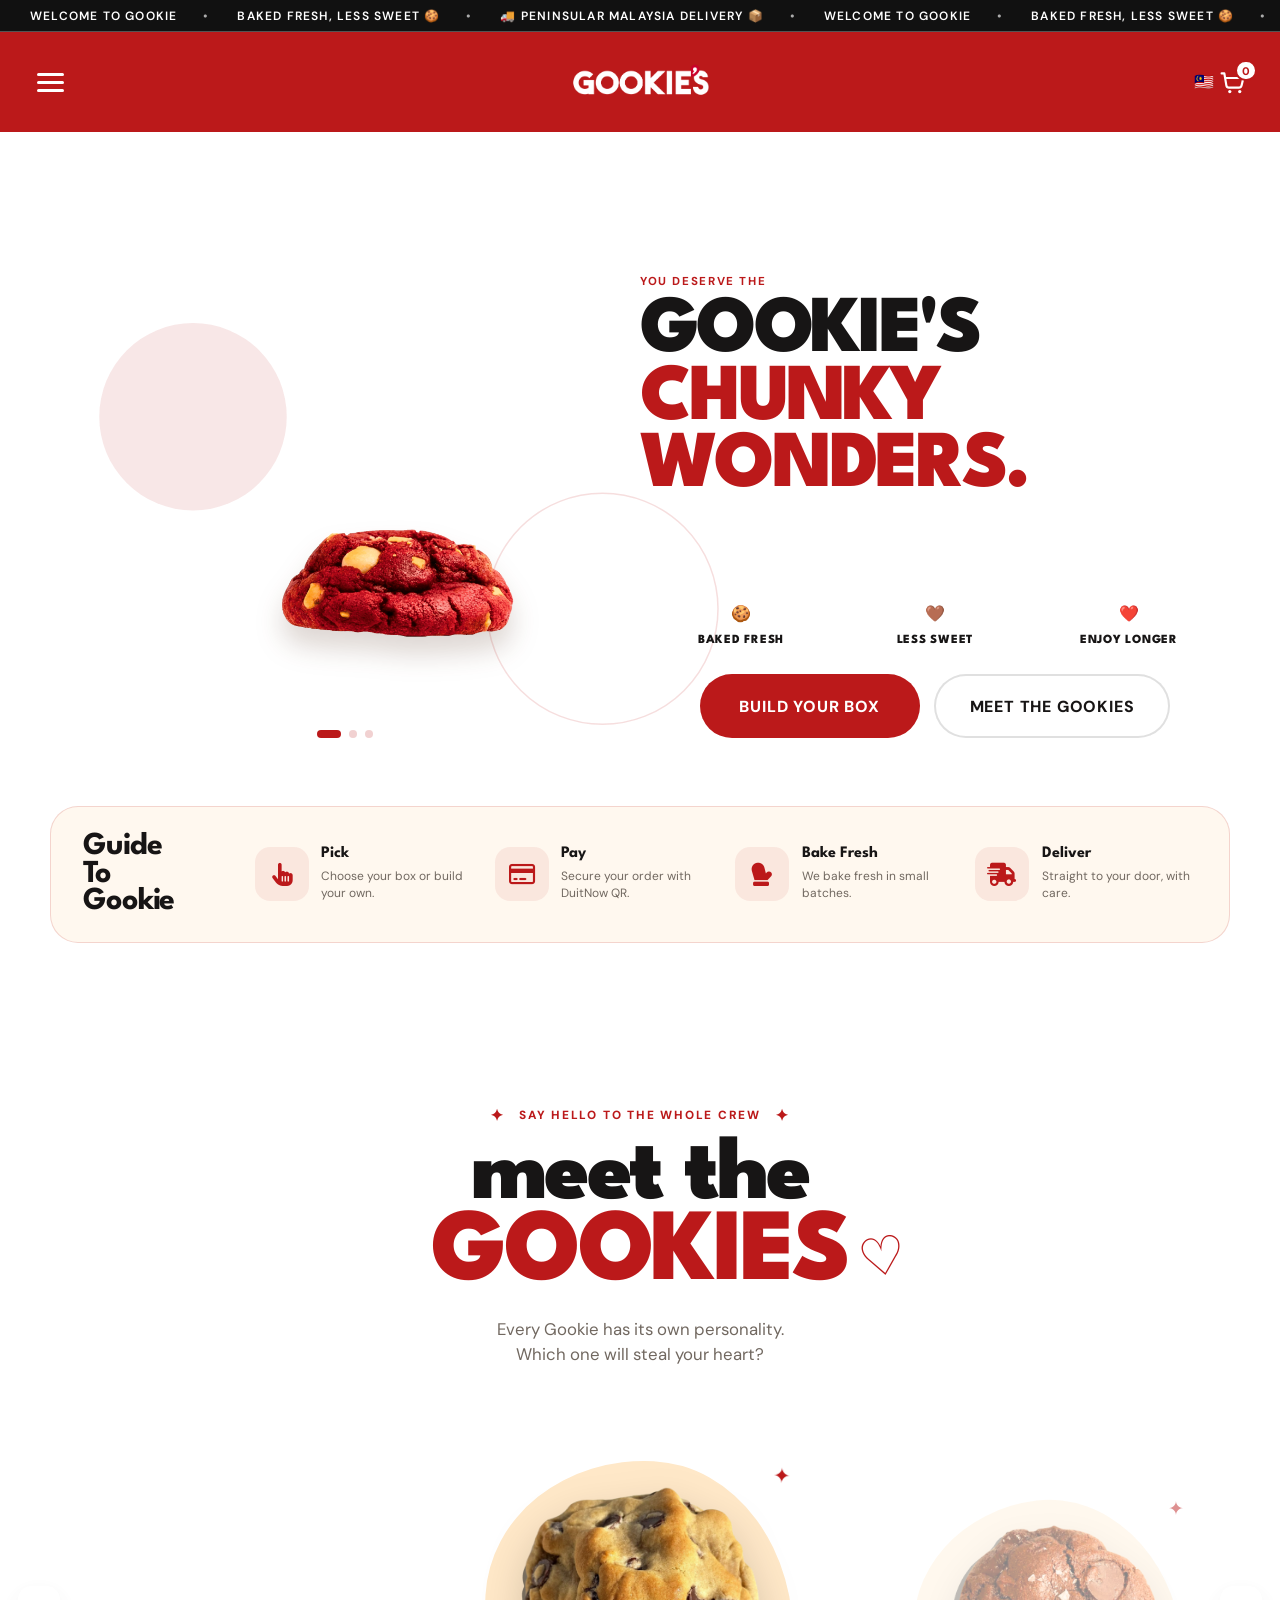
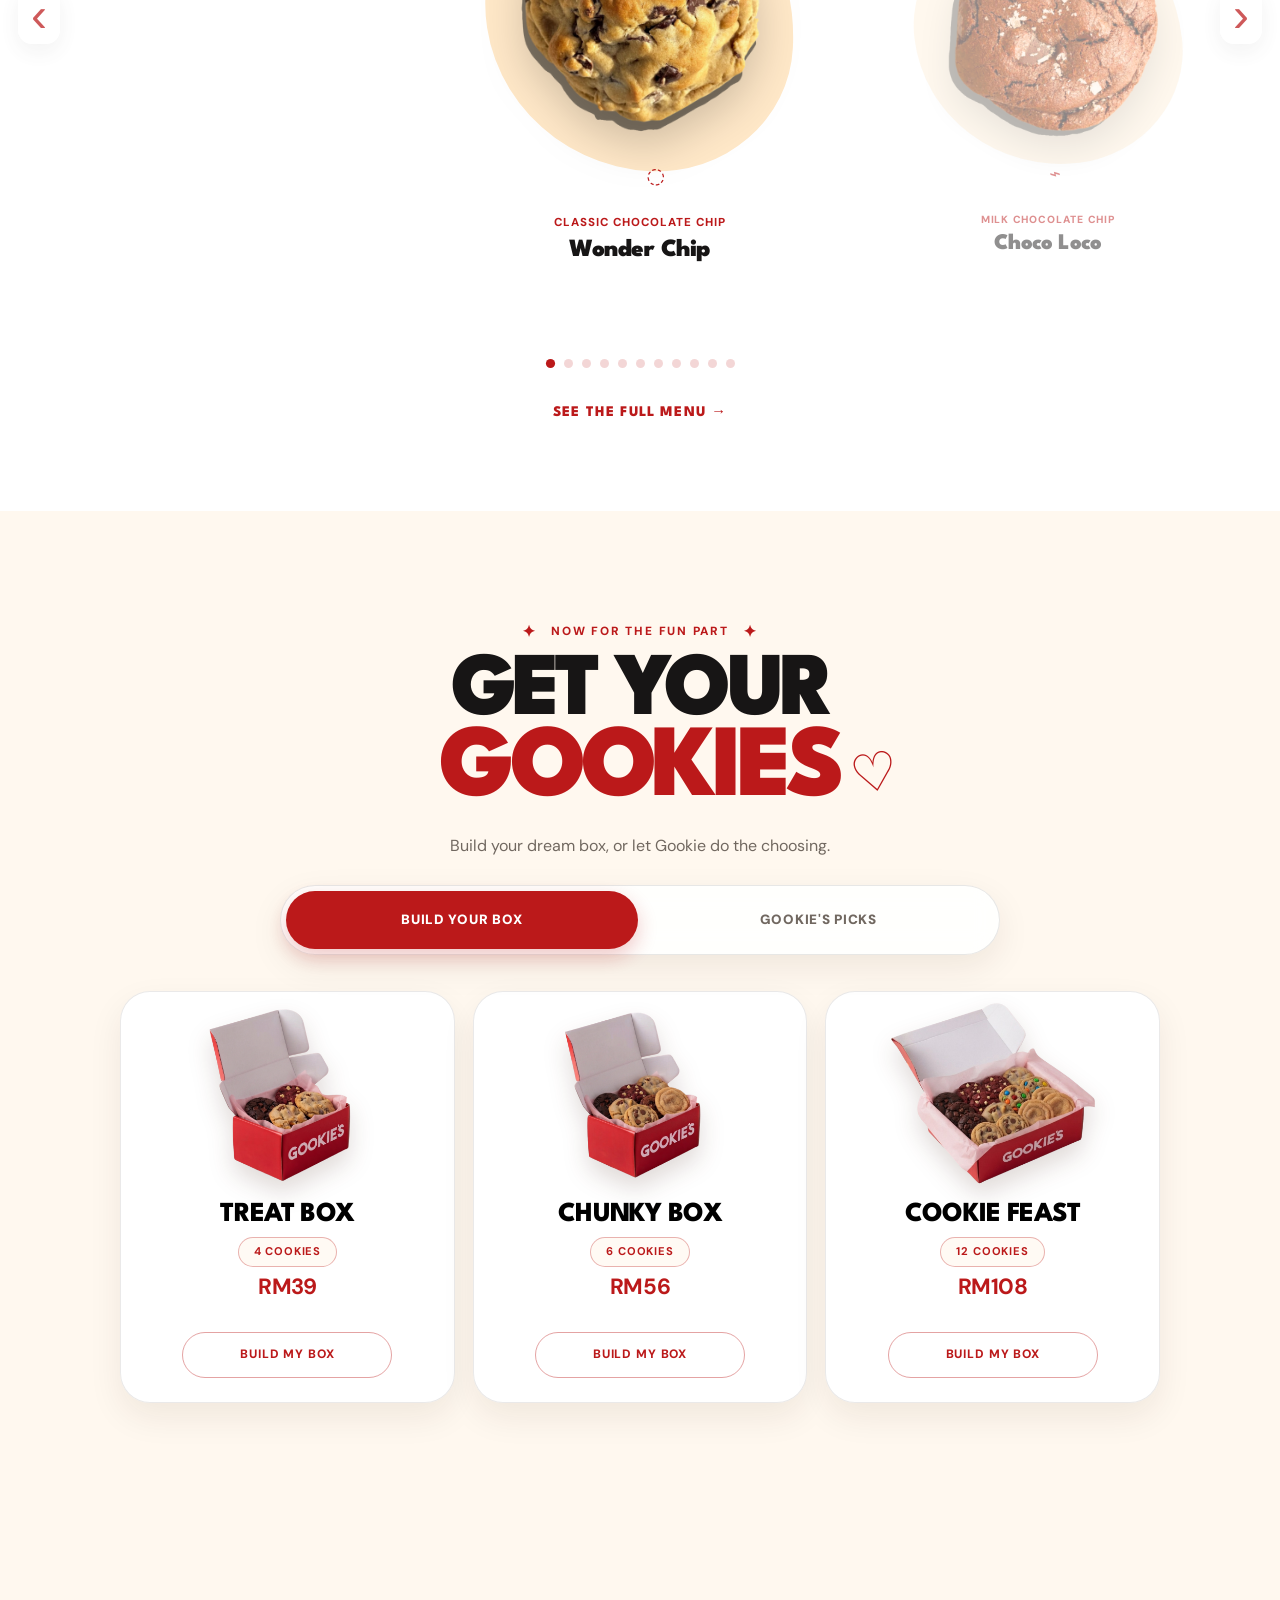
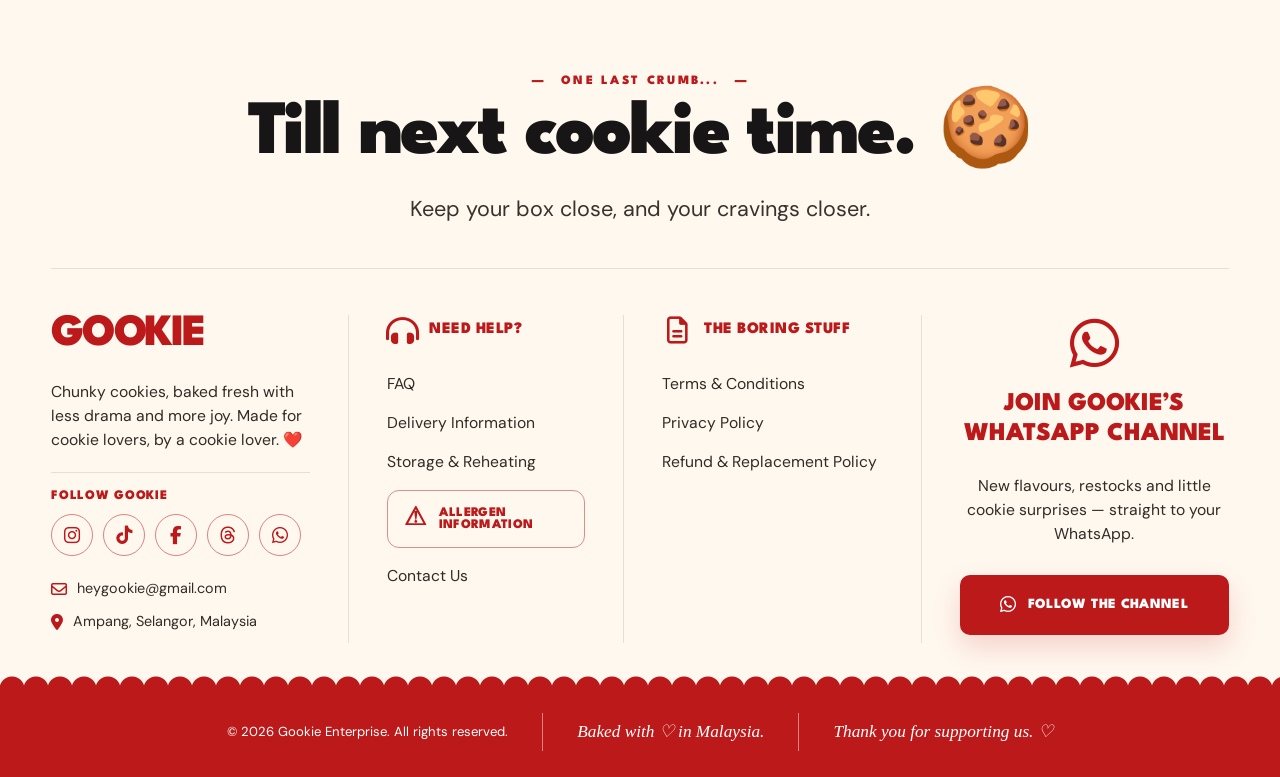
==== index.html @ c77e984b "Update index.html" ====
<!doctype html>
<html lang="en">
 <head>
  <meta charset="UTF-8" />
  <meta name="viewport" content="width=device-width, initial-scale=1.0" />
  <meta name="theme-color" content="#BB191A" />
  <title>Gookie — Chunky Wonders</title>

  <link rel="preconnect" href="https://fonts.googleapis.com" />
  <link rel="preconnect" href="https://fonts.gstatic.com" crossorigin />

  <link
    href="https://fonts.googleapis.com/css2?family=DM+Sans:wght@400;500;600;700&family=League+Spartan:wght@700;800;900&display=swap"
    rel="stylesheet"
  />

  <!-- Font Awesome -->
  <link
    rel="stylesheet"
    href="https://cdnjs.cloudflare.com/ajax/libs/font-awesome/6.7.2/css/all.min.css"
  />

  <link rel="stylesheet" href="style.css?v=10.0" />
</head>
  <body>
    <button
      class="page-overlay"
      id="pageOverlay"
      type="button"
      aria-label="Close open panel"
      hidden
    ></button>

<!-- =========================================================
     GOOKIE TOP MARQUEE
========================================================= -->

<div class="gookie-top-marquee" aria-label="Gookie announcements">

  <div class="gookie-top-marquee-track">

    <span>WELCOME TO GOOKIE</span>
    <span>BAKED FRESH, LESS SWEET 🍪</span>
    <span>🚚 PENINSULAR MALAYSIA DELIVERY 📦</span>

    <!-- Duplicate for continuous scrolling -->
    <span aria-hidden="true">
      WELCOME TO GOOKIE
    </span>
    <span aria-hidden="true">BAKED FRESH, LESS SWEET 🍪</span>
    <span aria-hidden="true">🚚 PENINSULAR MALAYSIA DELIVERY 📦</span>

  </div>

</div>
   
    <header class="site-header" id="siteHeader">
      <div class="header-inner">
        <button
          class="header-icon-button"
          id="menuButton"
          type="button"
          aria-label="Open menu"
          aria-controls="menuDrawer"
          aria-expanded="false"
        >
          <span class="hamburger-icon" aria-hidden="true"
            ><span></span><span></span><span></span
          ></span>
        </button>
        <a class="brand-logo" href="#home" aria-label="Gookie home">
          <img src="smallgookielogo.png" alt="Gookie" />
        </a>
        <span class="malaysia-flag" title="Proudly Baked in Malaysia">
  🇲🇾
</span>
        <button
          class="header-icon-button cart-button"
          id="cartButton"
          type="button"
          aria-label="Open cart"
          aria-controls="cartDrawer"
          aria-expanded="false"
        >
          <svg
            class="cart-icon"
            viewBox="0 0 32 32"
            fill="none"
            aria-hidden="true"
          >
            <path
              d="M4 6h3l2.2 13.2a3 3 0 0 0 3 2.5h10.9a3 3 0 0 0 2.9-2.3L28 11H9"
              stroke="currentColor"
              stroke-width="2.4"
              stroke-linecap="round"
              stroke-linejoin="round"
            ></path>
            <circle cx="13" cy="26" r="1.8" fill="currentColor"></circle>
            <circle cx="24" cy="26" r="1.8" fill="currentColor"></circle>
          </svg>
          <span class="cart-count" id="cartCount">0</span>
        </button>
      </div>
    </header>

   <aside
  class="drawer drawer-left premium-menu-drawer"
  id="menuDrawer"
  aria-hidden="true"
  aria-label="Main menu"
>
  <div class="drawer-header premium-menu-header">
    <div>
      <p class="drawer-eyebrow">
        HELLO, COOKIE LOVER <span aria-hidden="true">🍪</span>
      </p>

      <h2>What’s on the menu?</h2>
    </div>

    <button
      class="drawer-close-button"
      id="menuCloseButton"
      type="button"
      aria-label="Close menu"
    >
      ×
    </button>
  </div>

  <nav class="drawer-nav premium-menu-nav" aria-label="Primary navigation">

    <a
      class="premium-menu-item premium-menu-item-cookie"
      href="gookies.html"
    >
      <span class="premium-menu-icon" aria-hidden="true">
        <i class="fa-solid fa-cookie-bite"></i>
      </span>

      <span class="premium-menu-copy">
        <strong>MEET THE GOOKIES</strong>
        <small>Explore every chunky wonder.</small>
      </span>

      <span class="premium-menu-arrow" aria-hidden="true">
        <i class="fa-solid fa-arrow-right"></i>
      </span>
    </a>


    <a
      class="premium-menu-item premium-menu-item-box"
      href="order.html"
    >
      <span class="premium-menu-icon" aria-hidden="true">
        <i class="fa-solid fa-box-open"></i>
      </span>

      <span class="premium-menu-copy">
        <strong>GET YOUR GOOKIES</strong>
        <small>Build your box or choose a combo.</small>
      </span>

      <span class="premium-menu-arrow" aria-hidden="true">
        <i class="fa-solid fa-arrow-right"></i>
      </span>
    </a>


    <a
      class="premium-menu-item premium-menu-item-goodies"
      href="goodies.html"
    >
      <span class="premium-menu-icon" aria-hidden="true">
        <i class="fa-solid fa-gift"></i>
      </span>

      <span class="premium-menu-copy">
        <strong>GOOKIE’S GOODIES</strong>
        <small>Wedding, birthdays and gifting.</small>
      </span>

      <span class="premium-menu-arrow" aria-hidden="true">
        <i class="fa-solid fa-arrow-right"></i>
      </span>
    </a>


    <a
      class="premium-menu-item premium-menu-item-about"
      href="about.html"
    >
      <span class="premium-menu-icon" aria-hidden="true">
        <i class="fa-regular fa-heart"></i>
      </span>

      <span class="premium-menu-copy">
        <strong>ABOUT GOOKIE</strong>
        <small>Our story and cookie philosophy.</small>
      </span>

      <span class="premium-menu-arrow" aria-hidden="true">
        <i class="fa-solid fa-arrow-right"></i>
      </span>
    </a>

  </nav>
</aside>
    <aside
      class="drawer drawer-right"
      id="cartDrawer"
      aria-hidden="true"
      aria-label="Shopping cart"
    >
      <div class="drawer-header">
        <div>
          <p class="drawer-eyebrow">YOUR GOOKIE ORDER</p>
          <h2>Cart</h2>
        </div>
        <button
          class="drawer-close-button"
          id="cartCloseButton"
          type="button"
          aria-label="Close cart"
        >
          ×
        </button>
      </div>
      <div class="cart-empty-state" id="cartEmptyState">
        <div class="cookie-placeholder" aria-hidden="true">🍪</div>
        <h3>Your box is feeling lonely.</h3>
        <p>Choose Build Your Box or Gookie's Choice to begin.</p>
      </div>
      <div class="cart-content" id="cartContent" hidden>
        <div class="cart-order-summary" id="cartOrderSummary"></div>
      </div>
      <div class="cart-drawer-footer">
        <div class="cart-summary-row">
          <span>Cookies selected</span><strong id="cartSelectedCount">0</strong>
        </div>
        <button
          class="primary-button"
          id="checkoutButton"
          type="button"
          disabled
        >
          CONTINUE
        </button>
      </div>
    </aside>

    <main>
      <section class="hero-section" id="home">

  <div class="hero-inner">

    <!-- =====================================================
         CHANGING PART: IMAGE + HEADLINE
    ====================================================== -->

    <div class="hero-carousel-stage">

      <!-- SLIDE 1 -->
      <article class="hero-carousel-slide is-active">

        <div class="hero-visual">
          <div class="hero-shape hero-shape-one"></div>
          <div class="hero-shape hero-shape-two"></div>

          <img
            class="hero-cookie-image"
            src="hero-cookies.gif"
            alt="A stack of Gookie chunky cookies"
          />
        </div>

        <div class="hero-slide-copy">
          <p class="hero-kicker">YOU DESERVE THE</p>

          <h1 class="hero-title">
            <span>GOOKIE'S</span>
            <span>CHUNKY</span>
            <span>WONDERS.</span>
          </h1>
        </div>

      </article>


      <!-- SLIDE 2 -->
      <article class="hero-carousel-slide">

        <div class="hero-visual">
          <div class="hero-shape hero-shape-one"></div>
          <div class="hero-shape hero-shape-two"></div>

          <img
            class="hero-cookie-image"
            src="cookie-feast.png"
            alt="Gookie big box"
          />
        </div>

        <div class="hero-slide-copy">
          <p class="hero-kicker">NEED MORE GOOKIES?</p>

          <h1 class="hero-title">
            <span>BIG BOX?</span>
            <span>WE GOT</span>
            <span>YOU.</span>
          </h1>
        </div>

      </article>


      <!-- SLIDE 3 -->
      <article class="hero-carousel-slide">

        <div class="hero-visual">
          <div class="hero-shape hero-shape-one"></div>
          <div class="hero-shape hero-shape-two"></div>

          <img
            class="hero-cookie-image"
            src="chunky-box.png"
            alt="Gookie celebration box"
          />
        </div>

        <div class="hero-slide-copy">
          <p class="hero-kicker">MAKE IT A GOOKIE-DAY</p>

          <h1 class="hero-title">
            <span>CELEBRATE</span>
            <span>WITH</span>
            <span>GOOKIE!</span>
          </h1>
        </div>

      </article>


      <!-- DOTS -->
      <div class="hero-carousel-dots">

        <button
          class="hero-carousel-dot is-active"
          type="button"
          aria-label="Show hero slide 1"
        ></button>

        <button
          class="hero-carousel-dot"
          type="button"
          aria-label="Show hero slide 2"
        ></button>

        <button
          class="hero-carousel-dot"
          type="button"
          aria-label="Show hero slide 3"
        ></button>

      </div>

    </div>


    <!-- =====================================================
         FIXED PART: NEVER MOVES
    ====================================================== -->

    <div class="hero-fixed">

      <div class="hero-highlights">

        <div class="hero-highlight">
          <span>🍪</span>
          <strong>BAKED FRESH</strong>
        </div>

        <div class="hero-highlight">
          <span>🤎</span>
          <strong>LESS SWEET</strong>
        </div>

        <div class="hero-highlight">
          <span>❤️</span>
          <strong>ENJOY LONGER</strong>
        </div>

      </div>


      <div class="hero-actions">

        <a
          class="hero-button hero-button-primary"
          href="#order-builder"
        >
          BUILD YOUR BOX
        </a>

        <a
          class="hero-button hero-button-secondary"
          href="#meet-the-gookies"
        >
          MEET THE GOOKIES
        </a>

      </div>

    </div>

  </div>

</section>

<!-- =========================================================
     FRESH BANNER
========================================================= -->

<!-- =========================================================
     HOW GOOKIE WORKS
========================================================= -->

<section class="how-section" aria-label="How Gookie Works">

  <div class="how-banner">

    <!-- TITLE -->
    <div class="how-title">
      <h2>Guide <br>To <br>Gookie</h2>
    </div>

    <!-- STEP 1 -->
    <div class="how-step">

      <div class="how-icon" aria-hidden="true">
        <i class="fa-solid fa-hand-pointer"></i>
      </div>

      <div>
        <strong>Pick</strong>
        <p>
          Choose your box or build your own.
        </p>
      </div>

    </div>

    <div class="how-arrow" aria-hidden="true">→</div>

    <!-- STEP 2 -->
    <div class="how-step">

      <div class="how-icon" aria-hidden="true">
        <i class="fa-regular fa-credit-card"></i>
      </div>

      <div>
        <strong>Pay</strong>
        <p>
          Secure your order with DuitNow QR.
        </p>
      </div>

    </div>

    <div class="how-arrow" aria-hidden="true">→</div>

    <!-- STEP 3 -->
    <div class="how-step">

      <div class="how-icon" aria-hidden="true">
        <i class="fa-solid fa-mitten"></i>
      </div>

      <div>
        <strong>Bake Fresh</strong>
        <p>
          We bake fresh in small batches.
        </p>
      </div>

    </div>

    <div class="how-arrow" aria-hidden="true">→</div>

    <!-- STEP 4 -->
    <div class="how-step">

      <div class="how-icon" aria-hidden="true">
        <i class="fa-solid fa-truck-fast"></i>
      </div>

      <div>
        <strong>Deliver</strong>
        <p>
          Straight to your door, with care.
        </p>
      </div>

    </div>

  </div>

</section>
      
<section class="meet-section" id="meet-the-gookies">
        <div class="section-heading">
          <p class="section-kicker">SAY HELLO TO THE WHOLE CREW</p>
          <h2 class="meet-title">
  <span class="meet-title-top">meet the</span>
  <span class="meet-title-red">
    GOOKIES
    <span class="meet-title-heart">♡</span>
  </span>
</h2>
          <p>Every Gookie has its own personality.<br>
Which one will steal your heart?</p>
        </div>
        <div class="marquee-wrapper">

  <button
    class="marquee-arrow marquee-arrow-left"
    id="marqueePrev"
    type="button"
    aria-label="View previous Gookie"
  >
    ‹
  </button>

  <div class="marquee-shell" id="marqueeShell">
    <div class="marquee-track" id="marqueeTrack"></div>
  </div>

  <button
    class="marquee-arrow marquee-arrow-right"
    id="marqueeNext"
    type="button"
    aria-label="View next Gookie"
  >
    ›
  </button>

</div>
          
        <p class="marquee-hint"></p>

<div class="meet-full-menu">
  <a href="gookies.html">
    SEE THE FULL MENU →
  </a>
</div>
 
      </section>

      <section class="order-builder" id="order-builder">
        <div class="section-heading order-builder-heading">
          <p class="section-kicker">NOW FOR THE FUN PART</p>
          <h2 class="order-title">
            <span class="order-title-top">GET YOUR</span>
            <span class="order-title-red">
              GOOKIES
              <span class="order-title-heart">♡</span>
            </span>
          </h2>
          <p>Build your dream box, or let Gookie do the choosing.</p>
        </div>

        <div
          class="order-builder-tabs"
          role="tablist"
          aria-label="Choose your ordering style"
        >
          <button
            class="order-builder-tab is-active"
            id="showBuildYourBox"
            type="button"
            role="tab"
            aria-selected="true"
            aria-controls="build-your-box"
            data-order-tab="build"
          >
            BUILD YOUR BOX
          </button>
          <button
            class="order-builder-tab"
            id="showGookiesChoice"
            type="button"
            role="tab"
            aria-selected="false"
            aria-controls="gookies-choice"
            data-order-tab="choice"
          >
            GOOKIE'S PICKS
          </button>
        </div>

        <div class="order-builder-content">
          <section class="order-section order-builder-panel" id="build-your-box" data-order-panel="build">
            <div class="box-size-options" id="buildBoxSizeOptions">
  <article
    class="box-size-card box-accordion"
    data-box-size="4"
    data-box-name="Treat Box"
  >
    <button
      class="box-accordion-header"
      type="button"
      aria-expanded="false"
    >
      <div class="box-size-image">
  <img src="treat-box.png" alt="Treat Box">
</div>

      <span class="box-accordion-copy">
        <strong>TREAT BOX</strong>
        <small><b>4 COOKIES</b><span>RM39</span></small>
      </span>

      <span class="box-accordion-arrow" aria-hidden="true">⌄</span>
    </button>

    <div class="box-accordion-body" hidden>
      <div class="box-mini-slots" data-box-slots="4"></div>

      <p class="box-accordion-helper">
        Pick 4 cookies to complete your Treat Box.
      </p>

      <button
        class="primary-button box-accordion-action"
        type="button"
        data-box-action="4"
      >
        CHOOSE MY GOOKIES
      </button>
    </div>
  </article>

  <article
    class="box-size-card box-accordion"
    data-box-size="6"
    data-box-name="Chunky Box"
  >
    <button
      class="box-accordion-header"
      type="button"
      aria-expanded="false"
    >
      <div class="box-size-image">
  <img src="chunky-box.png" alt="Chunky Box">
</div>

      <span class="box-accordion-copy">
        <strong>CHUNKY BOX</strong>
        <small><b>6 COOKIES</b><span>RM56</span></small>
      </span>

      <span class="box-accordion-arrow" aria-hidden="true">⌄</span>
    </button>

    <div class="box-accordion-body" hidden>
      <div class="box-mini-slots" data-box-slots="6"></div>

      <p class="box-accordion-helper">
        Pick 6 cookies to complete your Chunky Box.
      </p>

      <button
        class="primary-button box-accordion-action"
        type="button"
        data-box-action="6"
      >
        CHOOSE MY GOOKIES
      </button>
    </div>
  </article>

  <article
    class="box-size-card box-accordion"
    data-box-size="12"
    data-box-name="Cookie Feast"
  >
    <button
      class="box-accordion-header"
      type="button"
      aria-expanded="false"
    >
      <div class="box-size-image">
  <img src="cookie-feast.png" alt="Cookie Feast">
</div>

      <span class="box-accordion-copy">
        <strong>COOKIE FEAST</strong>
        <small><b>12 COOKIES</b><span>RM108</span></small>
      </span>

      <span class="box-accordion-arrow" aria-hidden="true">⌄</span>
    </button>

    <div class="box-accordion-body" hidden>
      <div class="box-mini-slots" data-box-slots="12"></div>

      <p class="box-accordion-helper">
        Pick 12 cookies to complete your Cookie Feast.
      </p>

      <button
        class="primary-button box-accordion-action"
        type="button"
        data-box-action="12"
      >
        CHOOSE MY GOOKIES
      </button>
    </div>
  </article>
</div>
            <div class="cookie-box-panel build-legacy-panel">
              <div class="cookie-box-header">
                <div>
                  <p class="cookie-box-label">YOUR BOX</p>
                  <h3 id="buildSelectedBoxName">Choose a box size</h3>
                </div>
                <div class="box-counter">
                  <strong id="buildSelectedCount">0</strong><span>/</span
                  ><strong id="buildBoxCapacity">0</strong>
                </div>
              </div>

              <!-- ==================== BUILD BOX PROGRESS ==================== -->
              <div
                class="box-progress"
                id="buildBoxProgress"
                role="progressbar"
                aria-label="Build Your Box progress"
                aria-valuemin="0"
                aria-valuemax="0"
                aria-valuenow="0"
              >
                <div class="box-progress-track">
                  <div class="box-progress-fill" id="buildBoxProgressFill"></div>
                </div>
                <span class="box-progress-text" id="buildBoxProgressText">
                  Choose a box size to begin
                </span>
              </div>

              <div class="cookie-box-slots" id="buildCookieSlots"></div>
              <p class="box-helper-text" id="buildBoxHelper">
                Choose your box size to start building.
              </p>
              <button
                class="primary-button"
                id="openFlavourSelector"
                type="button"
                disabled
              >
                CHOOSE MY GOOKIES
              </button>
            </div>
          </section>

      <section
  class="order-section order-builder-panel is-hidden"
  id="gookies-choice"
  data-order-panel="choice"
>
  <div class="gookies-picks-intro">
    <p class="section-kicker">THE EASY, DELICIOUS WAY</p>
    <p>We'll pick. You enjoy.</p>
  </div>

  <div class="gookies-picks-grid" id="collectionGrid">
    <button class="gookies-pick-card" type="button" data-pick-id="first-timer">
      <div class="gookies-pick-image">
        <img src="chunky-box.png" alt="First-Timer box" />
        <span class="gookies-pick-badge">START HERE</span>
      </div>
      <div class="gookies-pick-copy">
        <strong>FIRST-TIMER</strong>
        <span class="gookies-pick-quantity">4 COOKIES</span>
        <span class="gookies-pick-price">RM36</span>
      </div>
      <span class="gookies-pick-action">WHAT'S INSIDE →</span>
    </button>

    <button class="gookies-pick-card" type="button" data-pick-id="the-classics">
      <div class="gookies-pick-image">
        <img src="chunky-box.png" alt="The Classics box" />
      </div>
      <div class="gookies-pick-copy">
        <strong>THE CLASSICS</strong>
        <span class="gookies-pick-quantity">6 COOKIES</span>
        <span class="gookies-pick-price">RM52</span>
      </div>
      <span class="gookies-pick-action">WHAT'S INSIDE →</span>
    </button>

    <button class="gookies-pick-card" type="button" data-pick-id="surprise-box">
      <div class="gookies-pick-image">
        <img src="chunky-box.png" alt="Surprise Box" />
      </div>
      <div class="gookies-pick-copy">
        <strong>SURPRISE BOX</strong>
        <span class="gookies-pick-quantity">6 COOKIES</span>
        <span class="gookies-pick-price">RM52</span>
      </div>
      <span class="gookies-pick-action">WHAT'S INSIDE →</span>
    </button>

    <button class="gookies-pick-card" type="button" data-pick-id="full-wonder">
      <div class="gookies-pick-image">
        <img src="chunky-box.png" alt="Full Wonder box" />
      </div>
      <div class="gookies-pick-copy">
        <strong>FULL WONDER</strong>
        <span class="gookies-pick-quantity">12 COOKIES</span>
        <span class="gookies-pick-price">RM99</span>
      </div>
      <span class="gookies-pick-action">WHAT'S INSIDE →</span>
    </button>
  </div>
</section>
    </main>
<!-- =========================================================
     GOOKIE FOOTER — PRODUCTION
========================================================= -->

<!-- =========================================================
     GOOKIE FOOTER — FULL BRAND VERSION
========================================================= -->

<footer class="site-footer" id="siteFooter">

  <!-- ==================== FOOTER HERO ==================== -->

  <div class="footer-hero">

    <p class="footer-eyebrow">
      <span aria-hidden="true">—</span>
      ONE LAST CRUMB...
      <span aria-hidden="true">—</span>
    </p>

    <h2>
      Till next cookie time.
      <span class="footer-cookie" aria-hidden="true">🍪</span>
    </h2>

    <p class="footer-message">
      Keep your box close, and your cravings closer.
    </p>

  </div>


  <!-- ==================== MAIN FOOTER ==================== -->

  <div class="footer-main">

    <!-- BRAND COLUMN -->

    <div class="footer-brand-column">

      <div class="footer-brand">

        <p class="footer-logo">
          GOOKIE
        </p>
      </div>
      <p class="footer-brand-description">
        Chunky cookies, baked fresh with less drama and more joy.
        Made for cookie lovers, by a cookie lover.
        <span aria-hidden="true">❤️</span>
      </p>

      <div class="footer-brand-divider"></div>

      <div class="footer-social-section">

        <h3>FOLLOW GOOKIE</h3>

        <div class="footer-socials" aria-label="Gookie social media">

         <a
  href="https://www.instagram.com/gookie.my?igsh=YWp3aW9xeHplM2Fq&amp;utm_source=qr"
  target="_blank"
  rel="noopener noreferrer"
  aria-label="Follow Gookie on Instagram"
>
  <i class="fa-brands fa-instagram"></i>
</a>

          <a
  href="https://www.tiktok.com/@gookie.my?_r=1&amp;_t=ZS-98Ua9Xekk0j"
  target="_blank"
  rel="noopener noreferrer"
  aria-label="Follow Gookie on TikTok"
>
  <i class="fa-brands fa-tiktok"></i>
</a>

         <a
  href="https://www.facebook.com/share/1BZJ9mqCJ4/?mibextid=wwXIfr"
  target="_blank"
  rel="noopener noreferrer"
  aria-label="Follow Gookie on Facebook"
>
  <i class="fa-brands fa-facebook-f"></i>
</a>

          <a
  href="https://www.threads.com/@gookie.my?igshid=NTc4MTIwNjQ2YQ=="
  target="_blank"
  rel="noopener noreferrer"
  aria-label="Follow Gookie on Threads"
>
  <i class="fa-brands fa-threads"></i>
</a>
         <a
  href="https://wa.me/60172787879"
  target="_blank"
  rel="noopener noreferrer"
  aria-label="Chat with Gookie on WhatsApp"
>
  <i class="fa-brands fa-whatsapp"></i>
</a>
        </div>

      </div>

      <div class="footer-contact-section footer-accordion-group">

        <button
          class="footer-contact-heading footer-accordion-toggle"
          type="button"
          aria-expanded="false"
          aria-controls="footerConnectPanel"
        >
          <span class="footer-heading-icon" aria-hidden="true">
            <i class="fa-regular fa-envelope"></i>
          </span>
          <span class="footer-accordion-label">LET’S CONNECT!</span>
          <span class="footer-accordion-chevron" aria-hidden="true"></span>
        </button>

        <div
          class="footer-contact-panel footer-accordion-panel"
          id="footerConnectPanel"
        >
          <a
            class="footer-contact-row"
            href="mailto:heygookie@gmail.com"
          >
            <span class="footer-contact-icon" aria-hidden="true">
              <i class="fa-regular fa-envelope"></i>
            </span>
            <span>heygookie@gmail.com</span>
          </a>

          <p class="footer-contact-row">
            <span class="footer-contact-icon" aria-hidden="true">
              <i class="fa-solid fa-location-dot"></i>
            </span>
            <span>Ampang, Selangor, Malaysia</span>
          </p>

          <p class="footer-contact-row footer-mobile-only">
            <span class="footer-contact-icon" aria-hidden="true">
              <i class="fa-regular fa-clock"></i>
            </span>
            <span>Replies 9am–5pm daily</span>
          </p>

         <a
  class="footer-contact-row footer-mobile-only"
  href="https://wa.me/60172787879"
  target="_blank"
  rel="noopener noreferrer"
>
  <span class="footer-contact-icon" aria-hidden="true">
    <i class="fa-brands fa-whatsapp"></i>
  </span>
  <span>DM Us on WhatsApp</span>
</a>
        </div>

      </div>

    </div>


    <!-- HELP COLUMN -->

    <div class="footer-column footer-help-column footer-accordion-group">

      <button
        class="footer-column-heading footer-accordion-toggle"
        type="button"
        aria-expanded="false"
        aria-controls="footerHelpPanel"
      >
        <span class="footer-heading-icon" aria-hidden="true">
          <i class="fa-solid fa-headphones-simple"></i>
        </span>
        <span class="footer-accordion-label">NEED HELP?</span>
        <span class="footer-accordion-chevron" aria-hidden="true"></span>
      </button>

      <nav
        class="footer-link-list footer-accordion-panel"
        id="footerHelpPanel"
        aria-label="Help and information"
      >

        <button
          class="footer-text-link"
          type="button"
          data-footer-modal="faq"
        >
          FAQ
        </button>

        <button
          class="footer-text-link"
          type="button"
          data-footer-modal="delivery"
        >
          Delivery Information
        </button>

        <button
          class="footer-text-link"
          type="button"
          data-footer-modal="storage"
        >
          Storage &amp; Reheating
        </button>

        <button
          class="footer-allergen-button"
          type="button"
          data-footer-modal="allergen"
        >
          <span class="footer-allergen-icon" aria-hidden="true">⚠</span>
          <span>ALLERGEN INFORMATION</span>
        </button>

        <button
          class="footer-text-link"
          type="button"
          data-footer-modal="contact"
        >
          Contact Us
        </button>

      </nav>

    </div>


    <!-- LEGAL COLUMN -->

    <div class="footer-column footer-legal-column footer-accordion-group">

      <button
        class="footer-column-heading footer-accordion-toggle"
        type="button"
        aria-expanded="false"
        aria-controls="footerLegalPanel"
      >
        <span class="footer-heading-icon" aria-hidden="true">
          <i class="fa-regular fa-file-lines"></i>
        </span>
        <span class="footer-accordion-label">THE BORING STUFF</span>
        <span class="footer-accordion-chevron" aria-hidden="true"></span>
      </button>

      <nav
        class="footer-link-list footer-accordion-panel"
        id="footerLegalPanel"
        aria-label="Legal information"
      >

        <button
          class="footer-text-link"
          type="button"
          data-footer-modal="terms"
        >
          Terms &amp; Conditions
        </button>

        <button
          class="footer-text-link"
          type="button"
          data-footer-modal="privacy"
        >
          Privacy Policy
        </button>

        <button
          class="footer-text-link"
          type="button"
          data-footer-modal="refund"
        >
          Refund &amp; Replacement Policy
        </button>

      </nav>

    </div>


    <!-- WHATSAPP COLUMN -->

    <div class="footer-whatsapp-column">

      <div class="footer-whatsapp-icon" aria-hidden="true">
  <i class="fa-brands fa-whatsapp"></i>
</div>

      <h3>
        JOIN GOOKIE’S<br>
        WHATSAPP CHANNEL
      </h3>

      <p>
        New flavours, restocks and little cookie surprises —
        straight to your WhatsApp.
      </p>

      <a
        class="footer-whatsapp-button"
        href="https://whatsapp.com/channel/0029VbDaEAOGk1Fy5ZApou1n"
        target="_blank"
        rel="noopener noreferrer"
      >
        <i class="fa-brands fa-whatsapp" aria-hidden="true"></i>
        <span>FOLLOW THE CHANNEL</span>
      </a>

    </div>

  </div>


  <!-- ==================== RED BOTTOM BAR ==================== -->

  <div class="footer-red-bar">

    <div class="footer-red-scallop" aria-hidden="true"></div>

    <div class="footer-red-bar-inner">

      <p>
        © 2026 Gookie Enterprise. All rights reserved.
      </p>

      <span class="footer-bottom-divider" aria-hidden="true"></span>

      <p class="footer-baked-line">
        Baked with ♡ in Malaysia.
      </p>

      <span class="footer-bottom-divider" aria-hidden="true"></span>

      <p class="footer-thank-you">
        Thank you for supporting us. ♡
      </p>

    </div>

  </div>

</footer>

<!-- =========================================================
     FOOTER INFORMATION MODAL
========================================================= -->

<section
  class="modal footer-info-modal"
  id="footerInfoModal"
  aria-hidden="true"
  aria-labelledby="footerInfoModalTitle"
>
  <div
    class="modal-card footer-info-modal-card"
    role="dialog"
    aria-modal="true"
  >

    <div class="footer-info-modal-header">

      <div>
        <p
          class="footer-info-modal-eyebrow"
          id="footerInfoModalEyebrow"
        >
          GOOKIE INFORMATION
        </p>

        <h2 id="footerInfoModalTitle">
          Information
        </h2>
      </div>

      <button
        class="modal-close-button"
        id="footerInfoModalClose"
        type="button"
        aria-label="Close information"
      >
        ×
      </button>

    </div>

    <div
      class="footer-info-modal-body"
      id="footerInfoModalBody"
    >
      <p>Information will appear here.</p>
    </div>

  </div>
</section>
          
    <section
      class="modal"
      id="cookieModal"
      aria-hidden="true"
      aria-label="Cookie details"
    >
      <div class="modal-card cookie-detail-modal">
        <button
          class="modal-close-button"
          id="cookieModalClose"
          type="button"
          aria-label="Close cookie details"
        >
          ×
        </button>
        <div class="cookie-detail-image-wrap">
          <img id="modalCookieImage" src="" alt="" />
        </div>
        <div class="cookie-detail-content">
          <p class="modal-cookie-subtitle" id="modalCookieSubtitle"></p>
          <h2 id="modalCookieName"></h2>
          <p id="modalCookieDescription"></p>
          <button
            class="primary-button"
            id="getYourGookiesButton"
            type="button"
          >
            GET YOUR GOOKIES
          </button>
        </div>
      </div>
    </section>

    <section
      class="modal"
      id="flavourModal"
      aria-hidden="true"
      aria-label="Choose your Gookie flavours"
    >
      <div class="modal-card flavour-selector-modal">
        <div class="modal-sticky-header">
          <div>
            <p class="drawer-eyebrow">BUILD YOUR BOX</p>
            <h2 id="flavourModalTitle">Choose your Gookies</h2>
          </div>
          <button
            class="modal-close-button"
            id="flavourModalClose"
            type="button"
            aria-label="Close flavour selector"
          >
            ×
          </button>
        </div>
        <div class="flavour-box-meter" aria-live="polite">
          <p class="flavour-meter-label">YOUR GOOKIE BOX</p>
          <div
            class="flavour-meter-slots"
            id="flavourMeterSlots"
            aria-label="Selected Gookies"
          ></div>
          <p class="flavour-meter-count">
            <strong id="flavourSelectedCount">0</strong>
            <span> OF </span>
            <strong id="flavourBoxCapacity">0</strong>
            <span> SELECTED</span>
          </p>
          <p class="flavour-meter-message" id="flavourMeterMessage">
            Choose your first Gookie.
          </p>
        </div>
        <div class="flavour-name-list" id="flavourNameList"></div>
        <div class="modal-sticky-footer">
          <button
            class="primary-button"
            id="saveFlavourSelection"
            type="button"
            disabled
          >
            COMPLETE YOUR BOX
          </button>
        </div>
      </div>
    </section>


    <!-- =========================================================
         CHECKOUT MODAL: CUSTOMER DETAILS & ORDER REVIEW
         ========================================================= -->
    <section
      class="modal"
      id="checkoutModal"
      aria-hidden="true"
      aria-label="Checkout details"
    >
      <div class="modal-card checkout-modal-card">
        <div class="modal-sticky-header">
          <div>
            <p class="drawer-eyebrow">ALMOST THERE</p>
            <h2 id="checkoutModalTitle">Your details</h2>
          </div>
          <button
            class="modal-close-button"
            id="checkoutModalClose"
            type="button"
            aria-label="Close checkout"
          >
            ×
          </button>
        </div>

        <div class="checkout-modal-body">
          <!-- ==================== CUSTOMER DETAILS FORM ==================== -->
          <form class="checkout-form" id="customerDetailsForm" novalidate>
            <div class="checkout-intro">
              <p class="section-kicker">COURIER DELIVERY</p>
              <h3>Where should we send your chunky wonders?</h3>
              <p>
                Enter the recipient details exactly as they should appear on
                the parcel.
              </p>
            </div>

            <div class="form-field">
              <label for="customerName">Full name</label>
              <input
                id="customerName"
                name="customerName"
                type="text"
                autocomplete="name"
                placeholder="e.g. Amar Amirah"
                required
              />
              <small class="form-error" id="customerNameError"></small>
            </div>

            <div class="form-field">
              <label for="customerPhone">Phone number</label>
              <input
                id="customerPhone"
                name="customerPhone"
                type="tel"
                inputmode="tel"
                autocomplete="tel"
                placeholder="e.g. 0123456789"
                required
              />
              <small class="form-help">Malaysia number without spaces is fine.</small>
              <small class="form-error" id="customerPhoneError"></small>
            </div>

            <div class="form-field">
              <label for="deliveryAddress">Full delivery address</label>
              <textarea
                id="deliveryAddress"
                name="deliveryAddress"
                rows="4"
                autocomplete="street-address"
                placeholder="House/unit, street, area, city and state"
                required
              ></textarea>
              <small class="form-error" id="deliveryAddressError"></small>
            </div>

            <div class="form-field">
              <label for="deliveryPostcode">Postcode</label>
              <input
                id="deliveryPostcode"
                name="deliveryPostcode"
                type="text"
                inputmode="numeric"
                autocomplete="postal-code"
                maxlength="5"
                placeholder="e.g. 68000"
                required
              />
              <small class="form-error" id="deliveryPostcodeError"></small>
            </div>

            <div class="form-field">
              <label for="orderNotes">Order notes <span>(optional)</span></label>
              <textarea
                id="orderNotes"
                name="orderNotes"
                rows="3"
                placeholder="Gift note, delivery instruction or allergy reminder"
              ></textarea>
            </div>

            <button class="primary-button" type="submit">
              REVIEW MY ORDER
            </button>
          </form>

          <!-- ==================== CHECKOUT REVIEW ==================== -->
          <div class="checkout-review is-hidden" id="checkoutReview">
            <div class="checkout-intro">
              <p class="section-kicker">ONE LAST CHECK</p>
              <h3>Everything looks delicious.</h3>
              <p>Check the details below before continuing to payment.</p>
            </div>

            <div class="checkout-review-section">
              <div class="checkout-review-heading">
                <h4>Delivery details</h4>
                <button class="text-button" id="editCustomerDetails" type="button">
                  EDIT
                </button>
              </div>
              <div class="checkout-details-card" id="checkoutDetailsSummary"></div>
            </div>

            <div class="checkout-review-section">
              <div class="checkout-review-heading">
                <h4>Your Gookies</h4>
                <span id="checkoutReviewCount"></span>
              </div>
              <div class="checkout-order-review" id="checkoutOrderReview"></div>
            </div>

            <button class="primary-button" id="proceedToPaymentButton" type="button">
              CONTINUE TO PAYMENT
            </button>
            <p class="checkout-next-step-note" id="checkoutNextStepNote" hidden></p>
          </div>
        </div>
      </div>
    </section>


    <!-- =========================================================
         STEP 7: PAYMENT
         ========================================================= -->
    <section
      class="modal"
      id="paymentModal"
      aria-hidden="true"
      aria-label="Pay for your Gookie order"
    >
      <div class="modal-card payment-modal-card">
        <div class="modal-sticky-header">
          <div>
            <p class="drawer-eyebrow">PAYMENT</p>
<h2>Pay for your Gookies</h2>
          </div>
          <button
            class="modal-close-button"
            id="paymentModalClose"
            type="button"
            aria-label="Close payment"
          >
            ×
          </button>
        </div>

        <div class="payment-modal-body">
<div class="payment-total-card">
  <div class="payment-total-main">
    <div>
      <p>AMOUNT TO PAY</p>
      <strong id="paymentTotal">RM0.00</strong>
    </div>

    <span class="payment-cookie-icon" aria-hidden="true">🍪</span>
  </div>

  <div class="payment-summary-details">
    <div class="payment-summary-row">
      <span>Subtotal</span>
      <strong id="paymentSubtotal">RM0.00</strong>
    </div>

    <div class="payment-summary-row">
      <span>Delivery</span>
      <strong id="paymentDelivery">RM0.00</strong>
    </div>
  </div>

  <span class="payment-box-summary" id="paymentBoxSummary"></span>
</div>

          <div class="payment-qr-card">
            <p class="mini-heading">SCAN TO PAY WITH DUITNOW</p>
            <div class="payment-qr-wrap">
              <img
                id="paymentQrImage"
                src="qrcode.png"
                alt="Gookie DuitNow QR code"
              />
            </div>
            <p class="payment-qr-help">
              Open your banking app, scan the QR code and complete the payment.
            </p>
          </div>

          <div class="payment-reminder" role="note">
            <span aria-hidden="true">!</span>
            <div>
              <strong>Save your payment proof.</strong>
              <p>You will need to attach it in WhatsApp after continuing.</p>
            </div>
          </div>

          <label class="payment-proof-check" for="paymentProofSaved">
            <input id="paymentProofSaved" type="checkbox" />
            <span class="payment-checkmark" aria-hidden="true"></span>
            <span>I have saved my payment proof</span>
          </label>

          <button
            class="primary-button"
            id="continueToWhatsAppButton"
            type="button"
            disabled
          >
            CONTINUE TO WHATSAPP
          </button>
          <p class="payment-whatsapp-note">
            WhatsApp will open with your order details ready to send. Attach
            your saved payment proof before sending the message.
          </p>
        </div>
      </div>
    </section>



    <!-- =========================================================
         GOOKIE ORDER CREATION LOADER — GIF VERSION
         Keep gookie-loading.gif in the same folder as index.html.
         ========================================================= -->
    <div
      class="order-creation-loader"
      id="orderCreationLoader"
      role="status"
      aria-live="polite"
      aria-hidden="true"
      hidden
    >
      <div class="order-creation-loader-card">
        <p class="order-creation-kicker">YOUR GOOKIES ARE GETTING READY</p>

        <div
          class="gookie-loader-gif-wrap"
          id="orderCreationBox"
          aria-hidden="true"
        >
          <img
            class="gookie-loader-gif"
            id="orderCreationGif"
            src="gookie-loading.gif"
            alt=""
            width="800"
            height="800"
          />
        </div>

        <h2>Creating your order</h2>
        <p id="orderCreationStatus">Preparing your cookie box...</p>

        <div class="order-creation-progress" aria-hidden="true">
          <span></span>
        </div>
      </div>
    </div>

<section
  class="modal"
  id="gookiePickModal"
  aria-hidden="true"
  aria-label="Gookie's Pick details"
>
  <div class="modal-card gookie-pick-modal-card">
    <button
      class="modal-close-button"
      id="gookiePickModalClose"
      type="button"
      aria-label="Close Gookie's Pick details"
    >
      ×
    </button>

    <div class="gookie-pick-modal-image">
      <img id="gookiePickModalImage" src="" alt="" />
    </div>

    <div class="gookie-pick-modal-content">
      <p class="section-kicker" id="gookiePickModalKicker"></p>
      <h2 id="gookiePickModalTitle"></h2>
      <p id="gookiePickModalDescription"></p>

      <div class="gookie-pick-included">
        <p class="mini-heading">WHAT'S INSIDE</p>
        <div id="gookiePickModalIncluded"></div>
      </div>

      <div class="gookie-pick-modal-meta">
        <span id="gookiePickModalQuantity"></span>
        <strong id="gookiePickModalPrice"></strong>
      </div>

      <button
        class="primary-button"
        id="addGookiePickToCart"
        type="button"
      >
        ADD TO CART
      </button>
    </div>
  </div>
</section>

<script src="order-engine.js"></script>
<script src="script.js?v=10.0"></script>
        
  </body>
</html>
---- style.css ----
/* =========================================================
   GOOKIE ORDER PAGE
   FILE: style.css
   CLEAN VERSION: V2

   Notes:
   - Existing page design and functionality preserved.
   - Repeated mobile Hero rules consolidated into one block.
   - Repeated mobile Meet The Gookies rules consolidated.
   - Old duplicate Gookie's Picks rules removed.
   - Mobile Meet The Gookies card shadow removed.
   - Keep future edits inside the relevant labelled section.
   ========================================================= */

:root {
  --gookie-red: #bb191a;
  --gookie-red-dark: #991214;
  --cream: #fff1dc;
  --cream-soft: #fff8ef;
  --white: #fff;
  --ink: #171515;
  --muted: #716860;
  --line: rgba(23, 21, 21, 0.12);
  --shadow: 0 24px 70px rgba(67, 24, 18, 0.18);
  --header-height-mobile: 90px;
  --header-height-desktop: 100px;
  --drawer-width: min(88vw, 400px);
  --transition: 260ms ease;
}

*,
*::before,
*::after {
  box-sizing: border-box;
}

html {
  scroll-behavior: smooth;
}

body {
  margin: 0;
  min-width: 320px;
  background: var(--cream-soft);
  color: var(--ink);
  font-family: "DM Sans", sans-serif;
}

body.no-scroll {
  overflow: hidden;
}

button,
a {
  -webkit-tap-highlight-color: transparent;
}

button {
  font: inherit;
}

a {
  color: inherit;
  text-decoration: none;
}

img {
  max-width: 100%;
}

.is-hidden {
  display: none !important;
}

.section-kicker,
.drawer-eyebrow,
.mini-heading,
.cookie-box-label {
  margin: 0;
  color: var(--gookie-red);
  font-size: 0.74rem;
  font-weight: 800;
  letter-spacing: 0.15em;
}

/* =========================================================
   GOOKIE TOP MARQUEE
========================================================= */

.gookie-top-marquee{
  position:relative;
  z-index:51;

  width:100%;
  height:32px;

  overflow:hidden;

  background:#111;
  color:#fff;

  /* line separating marquee + header */
  border-bottom:1px solid rgba(255,255,255,.28);
}

.gookie-top-marquee-track{
  display:flex;
  align-items:center;

  width:max-content;
  height:100%;

  animation:gookieTopMarquee 26s linear infinite;

  will-change:transform;
}

.gookie-top-marquee-track span{
  position:relative;

  flex:0 0 auto;

  padding:0 30px;

  font-family:"DM Sans",sans-serif;
  font-size:.75rem;
  font-weight:600;

  line-height:1;

  letter-spacing:.10em;
  text-transform:uppercase;

  white-space:nowrap;
}

.gookie-top-marquee-track span::after{
  content:"•";

  position:absolute;
  right:-2px;
  top:50%;

  transform:translateY(-50%);

  opacity:.65;
}

@keyframes gookieTopMarquee{

  from{
    transform:translateX(0);
  }

  to{
    transform:translateX(-50%);
  }

}

.site-header {
  position: sticky;
  top: 0;
  z-index: 50;
  height: var(--header-height-mobile);
  background: var(--gookie-red);
  color: var(--white);
}

.header-inner {
  position: relative;
  display: flex;
  align-items: center;
  justify-content: center;
  height: 100%;
}

.brand-logo {
  position: absolute;
  left: 50%;
  transform: translateX(-50%);
}

.brand-logo img {
  display: block;
  width: 140px;
  height: auto;
}

.header-icon-button {
  position: absolute;
  top: 50%;
  display: grid;
  place-items: center;
  width: 48px;
  height: 48px;
  padding: 0;
  border: 0;
  border-radius: 50%;
  background: transparent;
  color: var(--white);
  cursor: pointer;
  transform: translateY(-50%);
}

#menuButton {
  left: 14px;
}

#cartButton {
  right: 12px;
}
.malaysia-flag{
  position:absolute;
  right:66px;

  top:50%;
  transform:translateY(-50%);

  font-size:16px;
  line-height:1;

  user-select:none;
}

.header-icon-button:hover {
  background: rgba(255, 255, 255, 0.12);
}

.hamburger-icon {
  display: flex;
  flex-direction: column;
  gap: 5px;
  width: 27px;
}

.hamburger-icon span {
  width: 100%;
  height: 3px;
  border-radius: 999px;
  background: currentColor;
}

.cart-icon {
  width: 29px;
  height: 29px;
}

.cart-count {
  position: absolute;
  top: 2px;
  right: -1px;
  display: grid;
  place-items: center;
  min-width: 21px;
  height: 21px;
  padding: 0 5px;
  border: 2px solid var(--gookie-red);
  border-radius: 999px;
  background: var(--white);
  color: var(--gookie-red);
  font-size: 0.69rem;
  font-weight: 800;
}

.page-overlay {
  position: fixed;
  inset: 0;
  z-index: 80;
  border: 0;
  background: rgba(17, 9, 9, 0.52);
  opacity: 0;
  transition: opacity var(--transition);
}

.page-overlay.is-visible {
  opacity: 1;
}

.drawer {
  position: fixed;
  top: 0;
  bottom: 0;
  z-index: 90;
  display: flex;
  flex-direction: column;
  width: var(--drawer-width);
  max-width: 100%;
  padding: 24px;
  background: var(--cream-soft);
  box-shadow: var(--shadow);
  visibility: hidden;
  transition:
    transform var(--transition),
    visibility var(--transition);
}

.drawer-left {
  left: 0;
  transform: translateX(-105%);
}

.drawer-right {
  right: 0;
  transform: translateX(105%);
}

.drawer.is-open {
  transform: translateX(0);
  visibility: visible;
}

.drawer-header,
.modal-sticky-header,
.cookie-box-header {
  display: flex;
  align-items: flex-start;
  justify-content: space-between;
  gap: 20px;
}

.drawer-header {
  padding-bottom: 22px;
  border-bottom: 1px solid var(--line);
}

.drawer-header h2,
.modal-sticky-header h2 {
  margin: 4px 0 0;
  font-family: "League Spartan", sans-serif;
  font-size: 2rem;
  letter-spacing: -0.04em;
}

.drawer-close-button,
.modal-close-button {
  display: grid;
  place-items: center;
  width: 42px;
  height: 42px;
  flex: 0 0 42px;
  padding: 0 0 4px;
  border: 1px solid var(--line);
  border-radius: 50%;
  background: var(--white);
  color: var(--ink);
  font-size: 2rem;
  line-height: 1;
  cursor: pointer;
}

.drawer-nav {
  display: flex;
  flex-direction: column;
  padding: 26px 0;
}


.drawer-footer {
  margin-top: auto;
  padding-top: 22px;
  border-top: 1px solid var(--line);
  color: var(--muted);
}

.drawer-footer p {
  margin: 4px 0;
}

.modal {
  position: fixed;
  inset: 0;
  z-index: 100;
  display: grid;
  place-items: end center;
  padding: 0;
  background: rgba(17, 9, 9, 0.55);
  opacity: 0;
  visibility: hidden;
  transition:
    opacity var(--transition),
    visibility var(--transition);
}

.modal.is-open {
  opacity: 1;
  visibility: visible;
}

.modal-card {
  width: 100%;
  max-height: 92vh;
  overflow: auto;
  background: var(--cream-soft);
  border-radius: 30px 30px 0 0;
  transform: translateY(24px);
  transition: transform var(--transition);
}

.modal.is-open .modal-card {
  transform: translateY(0);
}

.primary-button,
.secondary-button,
.hero-button {
  display: inline-flex;
  align-items: center;
  justify-content: center;
  min-height: 56px;
  padding: 15px 24px;
  border-radius: 999px;
  font-size: 0.9rem;
  font-weight: 800;
  letter-spacing: 0.05em;
  cursor: pointer;
  transition:
    transform var(--transition),
    background-color var(--transition);
}

.primary-button {
  width: 100%;
  border: 0;
  background: var(--gookie-red);
  color: var(--white);
}

.primary-button:hover:not(:disabled) {
  background: var(--gookie-red-dark);
  transform: translateY(-2px);
}

.primary-button:disabled {
  opacity: 0.42;
  cursor: not-allowed;
}

.secondary-button {
  border: 1px solid var(--line);
  background: var(--white);
  color: var(--ink);
}

html,
body {
  width: 100%;
  max-width: 100%;
  overflow-x: hidden;
}

.hero-section {
  width: 100%;
  max-width: 100%;
  overflow: hidden;
   background: #ffffff;
}

.hero-cookie-area {
  position: relative;
   overflow: hidden;
  display: grid;
  place-items: center;
  min-height: 330px;
  padding: 40px 20px 16px;

  background:
    radial-gradient(
      circle at 50% 45%,
      rgba(255,226,193,.65) 0%,
      rgba(255,245,231,.35) 45%,
      rgba(255,255,255,0) 75%
    );

  isolation: isolate;
}

.hero-cookie-image {
  position: relative;
  z-index: 2;
  width: min(86vw, 560px);
  filter: drop-shadow(0 24px 18px rgba(73, 31, 12, 0.18));
}

.hero-shape {
  position: absolute;
  border-radius: 50%;
}

.hero-shape-one {
  top: 7%;
  left: -18%;
  width: 250px;
  height: 250px;
  background: rgba(187, 25, 26, 0.1);
}

.hero-shape-two {
  right: -22%;
  bottom: -10%;
  width: 310px;
  height: 310px;
  border: 2px solid rgba(187, 25, 26, 0.14);
}

.hero-content {
  padding: 58px 24px 76px;
  text-align: center;
}

.hero-content h1 {
  margin: 13px 0 24px;
  font-family: "League Spartan", sans-serif;
  font-size: clamp(3.3rem, 15vw, 7rem);
  font-weight: 900;
  line-height: 0.88;
  letter-spacing: -0.045em;
}

.hero-content h1 span {
  display: block;
}

.hero-content h1 span:not(:first-child) {
  color: var(--gookie-red);
}

.hero-description {
  max-width: 520px;
  margin: 0 auto 30px;
  color: var(--muted);
  font-size: 1.04rem;
  line-height: 1.65;
}

.hero-button {
  gap: 12px;
  background: var(--ink);
  color: var(--white);
}

/* ========================================
   HERO HIGHLIGHTS
======================================== */

.hero-highlights{

    display:flex;
    justify-content:center;
    gap:50px;

    margin:24px 0 42px;

    flex-wrap:wrap;

}

.hero-highlight{
  display:flex;
  flex-direction:column;
  align-items:center;
  gap:10px;

  min-width:140px;
}

.hero-highlight span{
  font-size:28px;
}

.hero-highlight strong{
  font-family:"League Spartan",sans-serif;
  font-size:.9rem;
  font-weight:800;
  text-transform:uppercase;
  letter-spacing:.06em;
}

.hero-actions{
  display:flex;
  justify-content:center;
  gap:16px;
  flex-wrap:wrap;
}

.hero-actions .hero-button {
  min-width: 220px;
  min-height: 64px;
  padding: 18px 34px;

  font-size: 1rem;
  font-weight: 800;
}

.hero-button-primary{
  background:var(--gookie-red);
  color:#fff;
}

.hero-button-secondary{
  background:#fff;
  color:var(--ink);
  border:2px solid rgba(0,0,0,.12);
}

.section-heading {
  width: min(100%, 760px);
  margin: 0 auto 40px;
  padding: 0 20px;
  text-align: center;
}

.section-heading h2 {
  margin: 10px 0 14px;
  font-family: "League Spartan", sans-serif;
  font-size: clamp(2.9rem, 12vw, 6rem);
  font-weight: 900;
  line-height: 0.9;
  letter-spacing: -0.045em;
}

.section-heading > p:last-child {
  max-width: 560px;
  margin: 0 auto;
  color: var(--muted);
  line-height: 1.6;
}

/* =========================================================
   HOW GOOKIE WORKS — RESPONSIVE FINAL
========================================================= */

.how-section{
  padding:0 20px 72px;
  background:var(--white);
}

.how-banner{
  display:grid;
  grid-template-columns:
    clamp(150px, 12vw, 180px)
    repeat(4, minmax(0, 1fr));

  align-items:center;

  gap:clamp(14px, 1.4vw, 22px);

  width:min(1180px, 100%);
  margin:0 auto;

  padding:
    clamp(26px, 2vw, 34px)
    clamp(24px, 2.5vw, 40px);

  border:1px solid rgba(187,25,26,.16);
  border-radius:28px;

  background:#fff8ef;
  box-shadow:none;
}


/* =========================================================
   TITLE
========================================================= */

.how-title{
  padding-right:0;
}

.how-title h2{
  margin:0;

  font-family:"League Spartan",sans-serif;

  font-size:clamp(2rem, 2.4vw, 2.35rem);
  font-weight:700;

  line-height:.86;
  letter-spacing:-.035em;
}


/* =========================================================
   STEPS
========================================================= */

.how-step{
  position:relative;

  display:grid;
  grid-template-columns:
    clamp(54px, 4vw, 64px)
    minmax(0,1fr);

  align-items:center;

  gap:clamp(10px, 1vw, 14px);

  min-width:0;
}


/* hide HTML arrows */

.how-arrow{
  display:none;
}


/* =========================================================
   ICONS
========================================================= */

.how-icon{
  display:grid;
  place-items:center;

  width:clamp(54px, 4vw, 64px);
  height:clamp(54px, 4vw, 64px);

  border-radius:clamp(15px, 1.2vw, 18px);

  background:rgba(187,25,26,.08);
  color:var(--gookie-red);

  font-size:clamp(1.45rem, 1.6vw, 1.7rem);
}

.how-icon i{
  display:flex;
  align-items:center;
  justify-content:center;
}


/* =========================================================
   COPY
========================================================= */

.how-step strong{
  display:block;

  margin-bottom:5px;

  color:var(--ink);

  font-family:"League Spartan",sans-serif;

  font-size:clamp(1rem, 1.05vw, 1.18rem);
  font-weight:700;

  line-height:1.05;

  white-space:nowrap;
}

.how-step p{
  margin:0;

  color:var(--muted);

  font-family:"DM Sans",sans-serif;

  font-size:clamp(.75rem, .78vw, .84rem);
  font-weight:400;

  line-height:1.42;
}

/* =========================================================
   HOW GOOKIE WORKS — TABLET
========================================================= */

@media (max-width:900px){

  .how-section{
    padding:0 18px 60px;
  }

  .how-banner{
    grid-template-columns:1fr 1fr;

    gap:26px 30px;

    padding:30px;

    border-radius:24px;
  }

  .how-title{
    grid-column:1 / -1;
  }

  .how-title h2{
    font-size:2rem;
    line-height:.9;
  }

  .how-title h2 br{
    display:none;
  }

  .how-step{
    grid-template-columns:58px 1fr;
    gap:14px;
  }

  .how-icon{
    width:58px;
    height:58px;
    font-size:1.55rem;
  }

  .how-step strong{
    font-size:1.08rem;
  }

  .how-step p{
    font-size:.8rem;
  }

  .how-step::after{
    display:none;
  }
}

/* =========================================================
   HOW GOOKIE WORKS — MOBILE
========================================================= */

@media (max-width:600px){

  .how-section{
    padding:0 16px 48px;
  }

  .how-banner{
    display:block;

    padding:26px 22px;

    border-radius:22px;
  }

  .how-title{
    margin-bottom:20px;
  }

  .how-title h2{
  font-size:1.75rem;
  line-height:1;
  letter-spacing:-0.02em;
  word-spacing:0.08em;
  white-space:nowrap;
}

  .how-title h2 br{
    display:none;
  }

  .how-step{
    display:grid;
    grid-template-columns:56px 1fr;
    gap:14px;

    padding:16px 0;
  }

  .how-step + .how-step{
    border-top:1px solid rgba(23,21,21,.08);
  }

  .how-icon{
    width:56px;
    height:56px;

    border-radius:16px;

    font-size:1.5rem;
  }

  .how-step strong{
    font-size:1.08rem;
  }

  .how-step p{
    margin-top:4px;

    font-size:.8rem;
    line-height:1.45;
  }

  .how-step::after{
    display:none;
  }
}

.meet-section {
  overflow: hidden;
  padding: 90px 0;
  background: var(--white);
}

.marquee-shell {
  min-width: 0;
  overflow-x: auto;
  overflow-y: hidden;
  width: 100%;

  scroll-behavior: auto;
  scrollbar-width: none;
  -webkit-overflow-scrolling: touch;

  cursor: grab;
}

.marquee-shell::-webkit-scrollbar {
  display: none;
}

.marquee-track {
  display: flex;
  gap: 14px;
  width: max-content;
  padding: 10px 58px;

  animation: none;
  transform: none;
}

.marquee-card {
  width: min(66vw, 270px);
  flex: 0 0 auto;

  padding: 0;
  border: 0;

  background: transparent;
  box-shadow: none;

  color: var(--ink);
  text-align: center;
  cursor: pointer;
}

.marquee-card-image {
  display: grid;
  place-items: center;
  aspect-ratio: 1/1;

  background: transparent;
}

.marquee-card-image img {
  width: 96%;
  height: auto;
  object-fit: contain;

  filter: drop-shadow(0 18px 20px rgba(0,0,0,.18));

  transition: transform .25s ease;
}

.marquee-card:hover .marquee-card-image img {
  transform: translateY(-8px) scale(1.04);
}

.marquee-card-copy {
  padding: 10px 8px 0;
}

.marquee-card-copy strong{
  font-family:"League Spartan",sans-serif;
  font-size:1.45rem;
  font-weight:800;
}

.marquee-card-copy small{
  display:block;
  margin-bottom:8px;
  color:var(--gookie-red);
  font-size:.68rem;
  letter-spacing:.08em;
}

.marquee-hint {
  margin: 24px 20px 0;
  color: var(--muted);
  font-size: 0.84rem;
  text-align: center;
}

/* ========================================
   MARQUEE CONTROLS
======================================== */

.marquee-wrapper {
  position: relative;
  display: block;
  width: 100%;
}

.marquee-arrow {
  position: absolute;
  top: 50%;
  z-index: 10;

  display: grid;
  place-items: center;

  width: 56px;
  height: 56px;
  padding: 0;

  border: 1px solid var(--line);
  border-radius: 50%;

  background: rgba(255, 255, 255, 0.92);
  color: var(--ink);

  backdrop-filter: blur(10px);
  -webkit-backdrop-filter: blur(10px);

  font-size: 1.5rem;
  cursor: pointer;

  box-shadow: 0 10px 28px rgba(55, 26, 12, 0.14);

  transform: translateY(-50%);

  transition:
    transform var(--transition),
    background-color var(--transition),
    color var(--transition);
}

.marquee-arrow-left {
  left: 14px;
}

.marquee-arrow-right {
  right: 14px;
}

.marquee-arrow:hover {
  background: var(--gookie-red);
  color: var(--white);
  transform: translateY(-50%) scale(1.06);
}

.marquee-arrow:active {
  transform: translateY(-50%) scale(0.94);
}

/* ========================================
   ORDER SECTIONS
======================================== */

.choice-section,
.order-section {
  padding: 90px 20px;
}

.choice-section {
  background: var(--cream);
}

.choice-grid {
  display: grid;
  gap: 18px;
  width: min(100%, 1050px);
  margin: 0 auto;
}

.choice-card {
  position: relative;
  display: grid;
  gap: 24px;
  min-height: 280px;
  padding: 26px;
  border: 0;
  border-radius: 34px;
  text-align: left;
  cursor: pointer;
  overflow: hidden;
}

.choice-card-light {
  background: var(--white);
  color: var(--ink);
}

.choice-card-red {
  background: var(--gookie-red);
  color: var(--white);
}

.choice-card-number {
  font-size: 0.75rem;
  font-weight: 800;
  letter-spacing: 0.14em;
  opacity: 0.75;
}

.choice-card-copy {
  display: flex;
  flex-direction: column;
  align-self: end;
}

.choice-card-copy small {
  margin-bottom: 8px;
  font-weight: 800;
  letter-spacing: 0.12em;
}

.choice-card-copy strong {
  font-family: "League Spartan", sans-serif;
  font-size: clamp(2.2rem, 9vw, 4rem);
  font-weight: 900;
  line-height: 0.9;
  letter-spacing: -0.045em;
}

.choice-card-copy > span {
  margin-top: 12px;
  opacity: 0.78;
}

.choice-card-arrow {
  position: absolute;
  top: 22px;
  right: 24px;
  font-size: 2rem;
}

.order-section {
  background: var(--cream-soft);
  scroll-margin-top: 110px;
}

.box-size-options {
  display: grid;
  gap: 14px;
  width: min(100%, 920px);
  margin: 0 auto 28px;
}

.box-size-card {
  display: block;
  min-height: 0;
  padding: 0;

  border: 2px solid transparent;
  border-radius: 24px;

  background: var(--white);
  color: var(--ink);
  text-align: left;

  overflow: hidden;
  box-shadow: 0 10px 35px rgba(55, 26, 12, 0.07);
}

.box-size-card.is-selected {
  border-color: var(--gookie-red);
  background: #fff4e8;
}

.box-size-number {
  display: grid;
  place-items: center;
  width: 62px;
  height: 62px;
  flex: 0 0 62px;
  border-radius: 50%;
  background: var(--cream);
  color: var(--gookie-red);
  font-family: "League Spartan", sans-serif;
  font-size: 2rem;
  font-weight: 900;
}

.box-size-card.is-selected .box-size-number {
  background: var(--gookie-red);
  color: var(--white);
}

.box-size-card strong,
.box-size-card small {
  display: block;
}

.box-size-card strong {
  font-family: "League Spartan", sans-serif;
  font-size: 1.2rem;
}

.box-size-card small {
  color: var(--muted);
}

/* ========================================
   BUILD YOUR BOX ACCORDION
======================================== */

.box-accordion {
  overflow: hidden;
  transition: all .3s ease;
}

.box-accordion-header {
  width: 100%;

  display: flex;
  align-items: center;
  gap: 18px;

  padding: 22px;

  background: transparent;
  border: 0;

  cursor: pointer;
}

/* ========================================
   BOX SIZE PRODUCT IMAGES
======================================== */

.box-size-image {
  width: 132px;
  flex: 0 0 132px;

  display: flex;
  align-items: center;
  justify-content: center;

  margin-top: -14px;
  margin-bottom: -14px;
  margin-left: -24px;

  position: relative;
  z-index: 2;
}

.box-size-image img {
  display: block;
  width: 100%;
  height: 128px;

  object-fit: contain;

  filter: drop-shadow(
    0 12px 12px rgba(64, 27, 14, 0.16)
  );

  transition:
    transform 260ms ease,
    filter 260ms ease;
}

.box-size-card:hover .box-size-image img {
  transform: translateY(-3px) scale(1.035);

  filter: drop-shadow(
    0 16px 15px rgba(64, 27, 14, 0.2)
  );
}

@media (max-width: 480px) {
  .box-accordion-header {
    gap: 10px;
    padding: 18px 16px;
  }

  .box-size-image {
    width: 118px;
    flex-basis: 118px;

    margin-top: -10px;
    margin-bottom: -10px;
    margin-left: -20px;
  }

  .box-size-image img {
    height: 112px;
  }

  .box-accordion-copy strong {
    font-size: 1.35rem;
  }

  .box-accordion-copy small {
    font-size: 0.82rem;
  }
}

.box-accordion-copy {
  display: flex;
  flex-direction: column;
  align-items: flex-start;

  flex: 1;
}

.box-accordion-copy strong {
  font-family: "League Spartan", sans-serif;
  font-size: 1.65rem;
  font-weight: 800;
}

.box-accordion-copy small {
  margin-top: 4px;
  color: var(--muted);
}

.box-accordion-arrow {
  font-size: 1.6rem;
  transition: transform .25s ease;
}

.box-accordion.is-open .box-accordion-arrow {
  transform: rotate(180deg);
}

.box-accordion-body {
  padding: 22px;
  border-top: 1px solid rgba(0, 0, 0, 0.06);
}

.box-accordion-body[hidden] {
  display: none;
}

.box-accordion-helper{
    text-align:center;
    color:var(--muted);
    margin:18px 0;
}

.box-accordion-action{
    width:100%;
}

.box-mini-slots{
    display:grid;
    grid-template-columns:repeat(2,1fr);
    gap:14px;
    margin-top:22px;
}

/* Feast Box = 4 columns */
.box-accordion[data-box-size="12"] .box-mini-slots {
    grid-template-columns: repeat(4, 1fr);
}

.build-legacy-panel {
  display: none;
}

.box-mini-slot{
    aspect-ratio:1;
    border-radius:18px;
    background:#FFF7EA;
    border:2px dashed rgba(187,25,26,.20);
    display:flex;
    align-items:center;
    justify-content:center;
}

.box-mini-slot img{

    width:74%;
    object-fit:contain;

}

.box-mini-slot > span {
  font-size: 2rem;
  opacity: 0.18;
  filter: grayscale(1);
}

.box-mini-slot.has-cookie {
  border-style: solid;
  border-color: rgba(187, 25, 26, 0.12);
  background: var(--white);
}

.cookie-box-panel {
  width: min(100%, 920px);
  margin: 0 auto;
  padding: 24px;
  border: 2px solid rgba(187, 25, 26, 0.14);
  border-radius: 30px;
  background:
    linear-gradient(rgba(255, 255, 255, 0.9), rgba(255, 255, 255, 0.9)),
    repeating-linear-gradient(
      45deg,
      rgba(187, 25, 26, 0.045) 0,
      rgba(187, 25, 26, 0.045) 10px,
      transparent 10px,
      transparent 20px
    );
  box-shadow: 0 20px 60px rgba(55, 26, 12, 0.08);
}

.cookie-box-header {
  align-items: center;
  margin-bottom: 22px;
}

.cookie-box-header h3 {
  margin: 4px 0 0;
  font-family: "League Spartan", sans-serif;
  font-size: 1.6rem;
}

.box-counter {
  display: flex;
  align-items: baseline;
  gap: 5px;
  padding: 10px 15px;
  border-radius: 999px;
  background: var(--ink);
  color: var(--white);
}

.box-counter strong:first-child {
  color: #ffcb3d;
}

/* =========================================================
   BUILD YOUR BOX PROGRESS BAR
   ========================================================= */

.box-progress {
  margin-bottom: 22px;
}

.box-progress-track {
  width: 100%;
  height: 12px;
  overflow: hidden;
  border-radius: 999px;
  background: rgba(23, 21, 21, 0.1);
}

.box-progress-fill {
  width: 0%;
  height: 100%;
  border-radius: inherit;
  background: var(--gookie-red);
  transition: width 320ms ease;
}

.box-progress.is-complete .box-progress-fill {
  background: var(--ink);
}

.box-progress-text {
  display: block;
  margin-top: 9px;
  color: var(--muted);
  font-size: 0.78rem;
  font-weight: 700;
  text-align: right;
}

.box-progress.is-complete .box-progress-text {
  color: var(--gookie-red);
}

.cookie-box-slots {
  display: grid;
  grid-template-columns: repeat(2, minmax(0, 1fr));
  gap: 14px;
  margin-bottom: 20px;
}

.cookie-slot {
  position: relative;
  display: grid;
  place-items: center;
  aspect-ratio: 1/1;
  border: 2px dashed rgba(187, 25, 26, 0.22);
  border-radius: 24px;
  background: rgba(255, 241, 220, 0.68);
  overflow: hidden;
}

.cookie-slot::before {
  content: "🍪";
  opacity: 0.16;
  filter: grayscale(1);
  font-size: clamp(2.3rem, 11vw, 4rem);
}

.cookie-slot.has-cookie::before {
  display: none;
}

.cookie-slot img {
  width: 90%;
  height: 90%;
  object-fit: contain;
  filter: drop-shadow(0 8px 7px rgba(70, 32, 10, 0.18));
  animation: cookiePop 260ms ease;
}

.cookie-slot-name {
  position: absolute;
  right: 7px;
  bottom: 7px;
  left: 7px;
  overflow: hidden;
  padding: 5px 7px;
  border-radius: 999px;
  background: rgba(23, 21, 21, 0.82);
  color: var(--white);
  font-size: 0.53rem;
  font-weight: 700;
  text-align: center;
  text-overflow: ellipsis;
}

.box-helper-text {
  margin: 0 0 20px;
  color: var(--muted);
  text-align: center;
}

@keyframes cookiePop {
  0% {
    opacity: 0;
    transform: scale(0.4) rotate(-10deg);
  }

  75% {
    transform: scale(1.08) rotate(2deg);
  }

  100% {
    opacity: 1;
    transform: scale(1);
  }
}

.collection-grid {
  display: grid;
  gap: 16px;
  width: min(100%, 1050px);
  margin: 0 auto 34px;
}

.collection-card {
  padding: 22px;
  border: 2px solid transparent;
  border-radius: 26px;
  background: var(--white);
  color: var(--ink);
  text-align: left;
  cursor: pointer;
}

.collection-card.is-selected {
  border-color: var(--gookie-red);
}

.collection-card strong {
  display: block;
  margin-bottom: 7px;
  font-family: "League Spartan", sans-serif;
  font-size: 1.4rem;
}

.collection-card span {
  color: var(--muted);
  line-height: 1.5;
}

.gookie-choice-box-size {
  width: min(100%, 920px);
  margin: 0 auto 26px;
}

.mini-heading {
  margin-bottom: 14px;
  text-align: center;
}

.cookie-detail-modal {
  padding: 14px;
}

.cookie-detail-modal .modal-close-button {
  margin-left: auto;
}

.cookie-detail-image-wrap {
  display: grid;
  place-items: center;
  min-height: 310px;
  margin-top: 4px;
  border-radius: 26px;
  background: var(--cream);
}

.cookie-detail-image-wrap img {
  width: min(88%, 420px);
  max-height: 390px;
  object-fit: contain;
  filter: drop-shadow(0 18px 14px rgba(70, 30, 10, 0.2));
}

.cookie-detail-content {
  padding: 14px 4px 4px;
  text-align: center;
}

.modal-cookie-subtitle {
  margin: 0 0 4px;
  color: var(--gookie-red);
  font-size: 0.72rem;
  font-weight: 800;
  letter-spacing: 0.14em;
}

.cookie-detail-content h2 {
  margin: 0 0 8px;
  font-family: "League Spartan", sans-serif;
  font-size: clamp(2.8rem, 12vw, 5rem);
  line-height: 0.9;
  letter-spacing: -0.05em;
}

.cookie-detail-content > p:not(.modal-cookie-subtitle) {
  max-width: 530px;
  margin: 0 auto 14px;
  color: var(--muted);
  line-height: 1.5;
}



/* =========================================================
   COOKIE DETAILS POPUP — COMPACT CTA
========================================================= */

.cookie-detail-content #getYourGookiesButton {
  min-height: 50px;
  padding-block: 12px;
}

.flavour-selector-modal {
  display: flex;
  flex-direction: column;
}

.modal-sticky-header,
.modal-sticky-footer {
  position: sticky;
  z-index: 2;
  padding: 20px;
  background: var(--cream-soft);
}

.modal-sticky-header {
  top: 0;
  border-bottom: 1px solid var(--line);
}

.modal-sticky-footer {
  bottom: 0;
  border-top: 1px solid var(--line);
}

.flavour-selector-counter {
  display: flex;
  align-items: baseline;
  justify-content: center;
  gap: 5px;
  padding: 18px 20px 8px;
  color: var(--muted);
}

.flavour-selector-counter strong {
  color: var(--ink);
  font-size: 1.25rem;
}

.flavour-name-list {
  padding: 10px 20px 24px;
}

.flavour-row {
  display: grid;
  grid-template-columns: 1fr auto;
  align-items: center;
  gap: 18px;
  padding: 16px 0;
  border-bottom: 1px solid var(--line);
}

.flavour-row-copy strong {
  display: block;
  font-family: "League Spartan", sans-serif;
  font-size: 1.15rem;
}

.flavour-row-copy small {
  display: block;
  margin-top: 4px;
  color: var(--muted);
}

.quantity-control {
  display: flex;
  align-items: center;
  gap: 6px;
  padding: 5px;
  border: 1px solid var(--line);
  border-radius: 999px;
  background: var(--white);
}

.quantity-button {
  display: grid;
  place-items: center;
  width: 36px;
  height: 36px;
  padding: 0 0 3px;
  border: 0;
  border-radius: 50%;
  background: var(--cream-soft);
  color: var(--ink);
  font-size: 1.3rem;
  cursor: pointer;
}

.flavour-quantity {
  min-width: 24px;
  text-align: center;
  font-weight: 800;
}

.cart-empty-state {
  display: grid;
  place-items: center;
  flex: 1;
  padding: 40px 10px;
  text-align: center;
}

.cart-empty-state[hidden],
.cart-content[hidden] {
  display: none !important;
}

.cookie-placeholder {
  display: grid;
  place-items: center;
  width: 100px;
  height: 100px;
  margin-bottom: 18px;
  border-radius: 50%;
  background: var(--cream);
  font-size: 3rem;
}

.cart-empty-state h3 {
  max-width: 250px;
  margin: 0 0 10px;
  font-family: "League Spartan", sans-serif;
  font-size: 1.7rem;
}

.cart-empty-state p {
  max-width: 280px;
  margin: 0;
  color: var(--muted);
  line-height: 1.55;
}

.cart-content {
  flex: 1;
  overflow: auto;
  padding: 22px 0;
}

.cart-order-summary {
  display: grid;
  gap: 16px;
}

.cart-order-card {
  padding: 20px;
  border-radius: 24px;
  background: var(--ink);
  color: var(--white);
}

.cart-order-kicker {
  margin: 0 0 8px;
  color: #ffcb3d;
  font-size: 0.68rem;
  font-weight: 800;
  letter-spacing: 0.14em;
}

.cart-order-title,
.cart-order-label {
  display: block;
}

.cart-order-title {
  font-family: "League Spartan", sans-serif;
  font-size: 1.5rem;
  line-height: 1;
}

.cart-order-label {
  margin-top: 6px;
  color: rgba(255, 255, 255, 0.7);
}

.cart-order-meta {
  display: flex;
  align-items: center;
  justify-content: space-between;
  gap: 16px;
  margin-top: 20px;
  padding-top: 15px;
  border-top: 1px solid rgba(255, 255, 255, 0.14);
  font-size: 0.85rem;
}

.cart-flavour-list {
  display: grid;
  gap: 10px;
}

.cart-flavour-row {
  display: grid;
  grid-template-columns: 52px minmax(0, 1fr) auto;
  align-items: center;
  gap: 12px;
  padding: 11px;
  border-radius: 18px;
  background: var(--white);
}

.cart-flavour-image {
  display: grid;
  place-items: center;
  width: 52px;
  height: 52px;
  overflow: hidden;
  border-radius: 15px;
  background: var(--cream);
}

.cart-flavour-image img {
  width: 88%;
  height: 88%;
  object-fit: contain;
}

.cart-flavour-copy {
  min-width: 0;
}

.cart-flavour-copy strong,
.cart-flavour-copy span {
  display: block;
}

.cart-flavour-copy strong {
  overflow: hidden;
  font-family: "League Spartan", sans-serif;
  font-size: 1rem;
  text-overflow: ellipsis;
  white-space: nowrap;
}

.cart-flavour-copy span {
  margin-top: 2px;
  overflow: hidden;
  color: var(--muted);
  font-size: 0.73rem;
  text-overflow: ellipsis;
  white-space: nowrap;
}

.cart-flavour-quantity {
  display: grid;
  place-items: center;
  min-width: 38px;
  height: 38px;
  padding: 0 9px;
  border-radius: 999px;
  background: var(--cream);
  color: var(--gookie-red);
  font-weight: 800;
}

.cart-action-row {
  display: grid;
  grid-template-columns: 1fr auto;
  gap: 10px;
}

.cart-edit-button,
.cart-remove-button {
  min-height: 48px;
  padding: 12px 16px;
  border-radius: 999px;
  font-size: 0.75rem;
  font-weight: 800;
  letter-spacing: 0.06em;
  cursor: pointer;
}

.cart-edit-button {
  border: 0;
  background: var(--cream);
  color: var(--ink);
}

.cart-remove-button {
  border: 1px solid rgba(187, 25, 26, 0.22);
  background: transparent;
  color: var(--gookie-red);
}

.cart-drawer-footer {
  padding-top: 20px;
  border-top: 1px solid var(--line);
}

.cart-summary-row {
  display: flex;
  justify-content: space-between;
  margin-bottom: 16px;
}

@media (min-width: 768px) {
  .site-header {
    height: var(--header-height-desktop);
  }

  .brand-logo img {
    width: 160px;
  }

  #menuButton {
    left: 26px;
  }

  #cartButton {
    right: 24px;
  }

  .hero-section {
    display: grid;
    grid-template-columns: 1.05fr 0.95fr;
    min-height: calc(100vh - var(--header-height-desktop));
  }

  .hero-cookie-area {
    min-height: 100%;
    padding: 60px 30px;
  }

  .hero-cookie-image {
    width: min(52vw, 700px);
  }

  .hero-content {
    display: flex;
    flex-direction: column;
    align-items: flex-start;
    justify-content: center;
    padding: 80px clamp(40px, 6vw, 110px);
    text-align: left;
  }

  .hero-content h1 {
    font-size: clamp(4.5rem, 7vw, 7.8rem);
    margin:10px 0 20px;
  }

  .hero-description {
    margin-left: 0;
  }

  .marquee-card {
    width: 300px;
  }

  .choice-grid {
    grid-template-columns: repeat(2, minmax(0, 1fr));
  }

  .choice-card {
    min-height: 390px;
    padding: 34px;
  }

  .box-size-options {
    grid-template-columns: repeat(3, minmax(0, 1fr));
  }

  .box-size-card {
    flex-direction: column;
    justify-content: center;
    min-height: 155px;
    text-align: center;
  }

  .cookie-box-panel {
    padding: 36px;
  }

  .cookie-box-slots {
    grid-template-columns: repeat(6, minmax(0, 1fr));
  }

  .collection-grid {
    grid-template-columns: repeat(2, minmax(0, 1fr));
  }

  .modal {
    place-items: center;
    padding: 24px;
  }

  .modal-card {
    width: min(94vw, 760px);
    border-radius: 30px;
  }

  .cookie-detail-modal {
    padding: 18px;
  }

  .flavour-selector-modal {
    width: min(94vw, 720px);
  }
}

@media (prefers-reduced-motion: reduce) {
  *,
  *::before,
  *::after {
    scroll-behavior: auto !important;
    animation-duration: 0.01ms !important;
    animation-iteration-count: 1 !important;
    transition-duration: 0.01ms !important;
  }

  .marquee-track {
    animation: none;
  }
}

/* =========================================================
   18. INTERACTIVE BUILD-YOUR-BOX SLOTS
   ========================================================= */

button.cookie-slot {
  width: 100%;
  padding: 0;
  border: 2px dashed rgba(187, 25, 26, 0.22);
  font: inherit;
  color: inherit;
  appearance: none;
}

.cookie-slot.is-removable {
  cursor: pointer;
  transition:
    transform var(--transition),
    border-color var(--transition),
    box-shadow var(--transition);
}

.cookie-slot.is-removable:hover,
.cookie-slot.is-removable:focus-visible {
  border-color: var(--gookie-red);
  box-shadow: 0 12px 28px rgba(67, 24, 18, 0.16);
  transform: translateY(-3px) scale(1.02);
  outline: none;
}

.cookie-slot.is-removable:active {
  transform: scale(0.96);
}

.cookie-slot-remove {
  position: absolute;
  top: 7px;
  right: 7px;
  display: grid;
  place-items: center;
  width: 27px;
  height: 27px;
  border-radius: 50%;
  background: var(--gookie-red);
  color: var(--white);
  font-size: 1.1rem;
  font-weight: 800;
  line-height: 1;
  box-shadow: 0 5px 14px rgba(67, 24, 18, 0.2);
  transition: transform var(--transition);
}

.cookie-slot.is-removable:hover .cookie-slot-remove,
.cookie-slot.is-removable:focus-visible .cookie-slot-remove {
  transform: rotate(90deg) scale(1.08);
}

@media (hover: none) {
  .cookie-slot.is-removable:hover {
    transform: none;
    box-shadow: none;
  }
}


/* =========================================================
   19. BUILD-YOUR-BOX READY STATE
   ========================================================= */

#openFlavourSelector.is-ready {
  background: var(--ink);
  box-shadow: 0 14px 34px rgba(23, 21, 21, 0.22);
  animation: readyButtonPulse 1.8s ease-in-out infinite;
}

#openFlavourSelector.is-ready:hover {
  background: var(--gookie-red-dark);
}

@keyframes readyButtonPulse {
  0%,
  100% {
    transform: scale(1);
  }

  50% {
    transform: scale(1.015);
  }
}

@media (prefers-reduced-motion: reduce) {
  #openFlavourSelector.is-ready {
    animation: none;
  }
}


/* =========================================================
   MEET THE GOOKIES — INTERACTIVE CAROUSEL
   ========================================================= */

.marquee-shell {
  touch-action: pan-x pan-y;
  user-select: none;
  overscroll-behavior-x: contain;
  scroll-snap-type: none;
}

.marquee-shell.is-dragging {
  cursor: grabbing;
  scroll-behavior: auto;
}

.marquee-shell.is-dragging .marquee-card {
  pointer-events: none;
}

.marquee-track.is-paused .marquee-card-image img {
  transform: scale(1.015);
}

.marquee-card-image img {
  transition: transform var(--transition);
}

.marquee-arrow:focus-visible,
.marquee-card:focus-visible {
  outline: 3px solid rgba(187, 25, 26, 0.3);
  outline-offset: 4px;
}


/* =========================================================
   20. MEET THE GOOKIES — MOBILE CAROUSEL FINAL FIX
   ========================================================= */

@media (max-width: 767px) {
  .meet-section {
    padding: 64px 0 68px;
  }

  .meet-section .section-heading {
    margin-bottom: 28px;
  }

  .marquee-shell {
    width: 100%;
    overflow-x: auto;
    scroll-behavior: auto;
    -webkit-overflow-scrolling: auto;
    touch-action: pan-x pan-y;
  }

  .marquee-track {
    gap: 12px;
    padding: 8px 64px 14px;
  }

  .marquee-card {
    width: min(56vw, 220px);
    background: transparent;
    border: 0;
    border-radius: 0;
    box-shadow: none;
  }

  .marquee-card-image {
    aspect-ratio: 1 / 0.92;
  }

  .marquee-card-image img {
    width: 82%;
    height: 82%;
  }

  .marquee-card-copy {
    min-height: 78px;
    padding: 13px 14px 15px;
  }

  .marquee-card-copy small {
    margin-bottom: 4px;
    font-size: 0.58rem;
    line-height: 1.25;
    letter-spacing: 0.09em;
  }

  .marquee-card-copy strong {
    font-size: 1.05rem;
    line-height: 1.02;
  }

  .marquee-arrow {
    position: absolute;
    top: 42%;
    width: 42px;
    height: 42px;
    font-size: 1.35rem;
    transform: translateY(-50%);
  }

  .marquee-arrow:hover {
    transform: translateY(-50%);
  }

  .marquee-arrow:active {
    transform: translateY(-50%) scale(0.94);
  }

  .marquee-arrow-left {
    left: 10px;
  }

  .marquee-arrow-right {
    right: 10px;
  }

  .marquee-hint {
    max-width: 300px;
    margin-top: 18px;
    font-size: 0.78rem;
  }
   
 /* MOBILE TOP MARQUEE */

 .gookie-top-marquee{
    height:30px;
  }

  .gookie-top-marquee-track{
    animation-duration:22s;
  }

  .gookie-top-marquee-track span{
    padding:0 22px;
    font-size:.61rem;
    letter-spacing:.08em;
  }
}

/* =========================================================
   SEE FULL MENU
========================================================= */

.meet-full-menu{
  margin-top:32px;
  text-align:center;
}

.meet-full-menu a{
  display:inline-flex;
  align-items:center;
  justify-content:center;

  color:var(--gookie-red);

  font-family:"League Spartan",sans-serif;
  font-size:.92rem;
  font-weight:800;
  letter-spacing:.08em;
  text-transform:uppercase;

  text-decoration:none;
  transition:all .25s ease;
}

.meet-full-menu a:hover{
  letter-spacing:.12em;
}

/* =========================================================
   CHECKOUT: CUSTOMER DETAILS & ORDER REVIEW
   ========================================================= */

.checkout-modal-card {
  display: flex;
  flex-direction: column;
  max-height: 94vh;
}

.checkout-modal-body {
  overflow-y: auto;
  padding: 24px 20px 34px;
}

.checkout-form,
.checkout-review {
  width: min(100%, 620px);
  margin: 0 auto;
}

.checkout-intro {
  margin-bottom: 28px;
  text-align: left;
}

.checkout-intro h3 {
  margin: 8px 0 10px;
  font-family: "League Spartan", sans-serif;
  font-size: clamp(2rem, 9vw, 3.2rem);
  line-height: 0.95;
  letter-spacing: -0.04em;
}

.checkout-intro > p:last-child {
  margin: 0;
  color: var(--muted);
  line-height: 1.55;
}

.form-field {
  margin-bottom: 18px;
}

.form-field label {
  display: block;
  margin-bottom: 8px;
  font-size: 0.87rem;
  font-weight: 800;
}

.form-field label span {
  color: var(--muted);
  font-weight: 500;
}

.form-field input,
.form-field textarea {
  display: block;
  width: 100%;
  border: 1.5px solid var(--line);
  border-radius: 17px;
  background: var(--white);
  color: var(--ink);
  font: inherit;
  outline: none;
  transition:
    border-color var(--transition),
    box-shadow var(--transition),
    background-color var(--transition);
}

.form-field input {
  min-height: 54px;
  padding: 0 16px;
}

.form-field textarea {
  min-height: 104px;
  padding: 15px 16px;
  resize: vertical;
}

.form-field input:focus,
.form-field textarea:focus {
  border-color: var(--gookie-red);
  box-shadow: 0 0 0 4px rgba(187, 25, 26, 0.1);
}

.form-field.has-error input,
.form-field.has-error textarea {
  border-color: var(--gookie-red);
  background: #fff8f8;
}

.form-help,
.form-error {
  display: block;
  margin-top: 6px;
  font-size: 0.74rem;
  line-height: 1.4;
}

.form-help {
  color: var(--muted);
}

.form-error {
  min-height: 0;
  color: var(--gookie-red);
  font-weight: 700;
}

.checkout-review-section {
  margin-bottom: 24px;
}

.checkout-review-heading {
  display: flex;
  align-items: center;
  justify-content: space-between;
  gap: 14px;
  margin-bottom: 11px;
}

.checkout-review-heading h4 {
  margin: 0;
  font-family: "League Spartan", sans-serif;
  font-size: 1.25rem;
}

.checkout-review-heading > span {
  color: var(--muted);
  font-size: 0.8rem;
  font-weight: 700;
}

.text-button {
  padding: 7px 10px;
  border: 0;
  background: transparent;
  color: var(--gookie-red);
  font-size: 0.75rem;
  font-weight: 900;
  letter-spacing: 0.08em;
  cursor: pointer;
}

.checkout-details-card,
.checkout-order-review {
  padding: 18px;
  border: 1px solid var(--line);
  border-radius: 20px;
  background: var(--white);
}

.checkout-details-card strong,
.checkout-details-card span {
  display: block;
}

.checkout-details-card strong {
  margin-bottom: 5px;
}

.checkout-details-card span {
  color: var(--muted);
  line-height: 1.5;
  white-space: pre-line;
}

.checkout-details-card .checkout-phone {
  margin-top: 10px;
  color: var(--ink);
  font-weight: 700;
}

.checkout-details-card .checkout-notes {
  margin-top: 13px;
  padding-top: 13px;
  border-top: 1px solid var(--line);
  font-size: 0.84rem;
}

.checkout-order-header {
  padding-bottom: 14px;
  border-bottom: 1px solid var(--line);
}

.checkout-order-header strong,
.checkout-order-header span {
  display: block;
}

.checkout-order-header strong {
  font-family: "League Spartan", sans-serif;
  font-size: 1.25rem;
}

.checkout-order-header span {
  margin-top: 4px;
  color: var(--muted);
  font-size: 0.84rem;
}

.checkout-review-flavours {
  display: grid;
  gap: 10px;
  padding-top: 14px;
}

.checkout-review-flavour {
  display: flex;
  justify-content: space-between;
  gap: 14px;
  font-size: 0.88rem;
}

.checkout-review-flavour span:first-child {
  color: var(--muted);
}

.checkout-review-flavour strong {
  flex: 0 0 auto;
}

.checkout-next-step-note {
  margin: 14px 4px 0;
  color: var(--muted);
  font-size: 0.78rem;
  line-height: 1.45;
  text-align: center;
}

@media (min-width: 768px) {
  .checkout-modal-card {
    width: min(94vw, 760px);
  }

  .checkout-modal-body {
    padding: 34px 38px 42px;
  }
}

/* =========================================================
   PAYMENT MODAL — FINAL CLEAN VERSION
   ========================================================= */

.checkout-order-price {
  margin-top: 10px !important;
  color: var(--gookie-red) !important;
  font-weight: 900;
}

.payment-modal-card {
  display: flex;
  flex-direction: column;
  width: min(100%, 620px);
  max-height: 94vh;
}

.payment-modal-card .modal-sticky-header {
  padding: 18px 22px 16px;
}

.payment-modal-card .modal-sticky-header h2 {
  margin-top: 2px;
  font-size: 1.75rem;
}

.payment-modal-card .drawer-eyebrow {
  font-size: 0.68rem;
}

.payment-modal-body {
  display: grid;
  gap: 12px;
  width: min(100%, 620px);
  margin: 0 auto;
  overflow-y: auto;
  padding: 14px 22px 22px;
}

.payment-order-id-row {
  display: flex;
  align-items: center;
  justify-content: space-between;
  gap: 16px;
  margin: 0;
  padding: 11px 14px;
  border: 1px solid var(--line);
  border-radius: 15px;
  background: var(--white);
  font-size: 0.8rem;
}

.payment-order-id-row span {
  color: var(--muted);
}

.payment-order-id-row strong {
  color: var(--gookie-red);
  letter-spacing: 0.06em;
}

/* Payment summary */

.payment-total-card {
  margin: 0;
  padding: 18px 20px 14px;
  border: 1px solid rgba(187, 25, 26, 0.12);
  border-radius: 22px;
  background: var(--cream);
  color: var(--ink);
  text-align: left;
  box-shadow: 0 10px 26px rgba(72, 38, 20, 0.08);
}

.payment-total-main {
  display: block;
}

.payment-total-main p {
  margin: 0 0 3px;
  color: var(--gookie-red);
  font-size: 0.66rem;
  font-weight: 900;
  letter-spacing: 0.14em;
}

.payment-total-main strong {
  display: block;
  color: var(--ink);
  font-family: "League Spartan", sans-serif;
  font-size: clamp(2.6rem, 8vw, 3.5rem);
  font-weight: 900;
  line-height: 0.95;
  letter-spacing: -0.035em;
}

/* Icon remains in the current HTML but is intentionally hidden. */
.payment-cookie-icon {
  display: none;
}

.payment-summary-details {
  display: grid;
  gap: 5px;
  margin-top: 13px;
  padding-top: 11px;
  border-top: 1px solid rgba(23, 21, 21, 0.12);
}

.payment-summary-row {
  display: flex;
  align-items: center;
  justify-content: space-between;
  gap: 18px;
  font-size: 0.85rem;
}

.payment-summary-row span {
  color: var(--muted);
}

.payment-summary-row strong {
  color: var(--ink);
  font-size: 0.87rem;
}

.payment-box-summary {
  display: block;
  margin-top: 9px;
  color: var(--muted);
  font-size: 0.76rem;
  font-weight: 700;
}

/* Legacy summary elements are no longer used by the final layout. */
.payment-breakdown,
.payment-total-divider {
  display: none;
}

/* QR payment */

.payment-qr-card {
  margin: 0;
  padding: 15px 16px 14px;
  border: 1px solid var(--line);
  border-radius: 22px;
  background: var(--white);
  text-align: center;
}

.payment-qr-card .mini-heading {
  margin: 0 0 10px;
  font-size: 0.68rem;
  letter-spacing: 0.14em;
}

.payment-qr-wrap {
  display: grid;
  place-items: center;
  width: min(100%, 280px);
  aspect-ratio: 1;
  margin: 0 auto;
  padding: 10px;
  border: 2px solid var(--ink);
  border-radius: 20px;
  background: var(--white);
}

.payment-qr-wrap img {
  display: block;
  width: 100%;
  height: 100%;
  object-fit: contain;
}

.payment-qr-help,
.payment-whatsapp-note {
  color: var(--muted);
  text-align: center;
}

.payment-qr-help {
  max-width: 330px;
  margin: 9px auto 0;
  font-size: 0.76rem;
  line-height: 1.4;
}

/* Payment proof reminder */

.payment-reminder {
  display: grid;
  grid-template-columns: 27px 1fr;
  gap: 10px;
  margin: 0;
  padding: 11px 13px;
  border: 1px solid rgba(187, 25, 26, 0.2);
  border-radius: 15px;
  background: #fff1f1;
}

.payment-reminder > span {
  display: grid;
  place-items: center;
  width: 27px;
  height: 27px;
  border-radius: 50%;
  background: var(--gookie-red);
  color: var(--white);
  font-weight: 900;
}

.payment-reminder strong,
.payment-reminder p {
  display: block;
}

.payment-reminder strong {
  font-size: 0.8rem;
}

.payment-reminder p {
  margin: 2px 0 0;
  color: var(--muted);
  font-size: 0.72rem;
  line-height: 1.35;
}

.payment-proof-check {
  position: relative;
  display: grid;
  grid-template-columns: 28px 1fr;
  align-items: center;
  gap: 12px;
  margin: 0;
  padding: 12px 14px;
  border: 1.5px solid var(--line);
  border-radius: 15px;
  background: var(--white);
  font-size: 0.82rem;
  font-weight: 800;
  cursor: pointer;
}

.payment-proof-check input {
  position: absolute;
  width: 1px;
  height: 1px;
  opacity: 0;
}

.payment-checkmark {
  display: grid;
  place-items: center;
  width: 28px;
  height: 28px;
  border: 2px solid rgba(23, 21, 21, 0.24);
  border-radius: 8px;
  background: var(--cream-soft);
}

.payment-proof-check input:checked + .payment-checkmark {
  border-color: var(--gookie-red);
  background: var(--gookie-red);
}

.payment-proof-check input:checked + .payment-checkmark::after {
  content: "✓";
  color: var(--white);
  font-weight: 900;
}

.payment-proof-check:focus-within {
  border-color: var(--gookie-red);
  box-shadow: 0 0 0 4px rgba(187, 25, 26, 0.1);
}

#continueToWhatsAppButton {
  min-height: 52px;
}

.payment-whatsapp-note {
  max-width: 430px;
  margin: -2px auto 0;
  font-size: 0.7rem;
  line-height: 1.35;
}

/* Continue to payment loading state */

#proceedToPaymentButton.is-loading {
  gap: 10px;
  cursor: wait;
  opacity: 0.88;
}

.button-loading-dots {
  display: inline-flex;
  align-items: center;
  gap: 4px;
}

.button-loading-dots span {
  width: 6px;
  height: 6px;
  border-radius: 50%;
  background: currentColor;
  animation: paymentButtonDot 900ms ease-in-out infinite;
}

.button-loading-dots span:nth-child(2) {
  animation-delay: 150ms;
}

.button-loading-dots span:nth-child(3) {
  animation-delay: 300ms;
}

@keyframes paymentButtonDot {
  0%,
  60%,
  100% {
    opacity: 0.35;
    transform: translateY(0);
  }

  30% {
    opacity: 1;
    transform: translateY(-4px);
  }
}

@media (min-width: 768px) {
  .payment-modal-card {
    width: min(94vw, 620px);
  }
}

@media (max-width: 600px) {
  .payment-modal-card {
    max-height: 96vh;
    border-radius: 26px 26px 0 0;
  }

  .payment-modal-card .modal-sticky-header {
    padding: 15px 18px 13px;
  }

  .payment-modal-card .modal-sticky-header h2 {
    font-size: 1.55rem;
  }

  .payment-modal-card .modal-close-button {
    width: 38px;
    height: 38px;
    flex-basis: 38px;
  }

  .payment-modal-body {
    gap: 10px;
    padding: 12px 16px 18px;
  }

  .payment-total-card {
    padding: 15px 16px 12px;
    border-radius: 18px;
  }

  .payment-total-main strong {
    font-size: 2.7rem;
  }

  .payment-summary-details {
    margin-top: 10px;
    padding-top: 9px;
  }

  .payment-box-summary {
    margin-top: 7px;
  }

  .payment-qr-card {
    padding: 13px 12px 12px;
    border-radius: 18px;
  }

  .payment-qr-wrap {
    width: min(100%, 245px);
    padding: 8px;
    border-radius: 18px;
  }

  .payment-qr-help {
    margin-top: 7px;
    font-size: 0.7rem;
  }

  .payment-reminder {
    padding: 9px 11px;
  }

  .payment-proof-check {
    padding: 10px 12px;
  }

  .payment-whatsapp-note {
    display: none;
  }
}

/* =========================================================
   COMMIT 1 — COMPACT TABBED ORDER BUILDER
   ========================================================= */

.order-builder {
  position: relative;
  padding: 88px 20px 96px;
  background: var(--cream-soft);
  scroll-margin-top: calc(var(--header-height-mobile) + 14px);
}

.order-builder-heading {
  margin-bottom: 26px;
}

.order-builder-heading h2 {
  margin-bottom: 12px;
}

.order-builder-tabs {
  position: relative;
  z-index: 8;
  display: grid;
  grid-template-columns: repeat(2, minmax(0, 1fr));
  gap: 5px;
  width: min(100%, 720px);
  margin: 0 auto 28px;
  padding: 5px;
  border: 1px solid rgba(23, 21, 21, 0.1);
  border-radius: 999px;
  background: rgba(255, 255, 255, 0.88);
  box-shadow: 0 12px 34px rgba(55, 26, 12, 0.08);
  backdrop-filter: blur(12px);
  -webkit-backdrop-filter: blur(12px);
}

.order-builder-tab {
  min-width: 0;
  min-height: 54px;
  padding: 13px 12px;
  border: 0;
  border-radius: 999px;
  background: transparent;
  color: var(--muted);
  font-size: clamp(0.7rem, 3vw, 0.84rem);
  font-weight: 900;
  line-height: 1.15;
  letter-spacing: 0.055em;
  cursor: pointer;
  transition:
    color var(--transition),
    background-color var(--transition),
    box-shadow var(--transition),
    transform var(--transition);
}

.order-builder-tab:hover:not(.is-active) {
  color: var(--ink);
  background: rgba(187, 25, 26, 0.06);
}

.order-builder-tab.is-active {
  background: var(--gookie-red);
  color: var(--white);
  box-shadow: 0 8px 20px rgba(187, 25, 26, 0.24);
}

.order-builder-tab:active {
  transform: scale(0.98);
}

.order-builder-tab:focus-visible {
  outline: 3px solid rgba(187, 25, 26, 0.22);
  outline-offset: 3px;
}

.order-builder-content {
  width: min(100%, 1050px);
  margin: 0 auto;
}

.order-builder-panel.order-section {
  padding: 0;
  background: transparent;
  scroll-margin-top: calc(var(--header-height-mobile) + 92px);
}

.order-builder-panel:not(.is-hidden) {
  animation: orderPanelIn 240ms ease both;
}

@keyframes orderPanelIn {
  from {
    opacity: 0;
    transform: translateY(10px);
  }

  to {
    opacity: 1;
    transform: translateY(0);
  }
}

/* The old choice cards are no longer rendered in Commit 1. */
.choice-section,
.choice-grid,
.choice-card {
  display: none;
}

@media (max-width: 767px) {
  .order-builder {
    padding: 72px 14px 84px;
  }

  .order-builder-heading {
    padding-inline: 8px;
    margin-bottom: 22px;
  }

  .order-builder-heading h2 {
    font-size: clamp(2.75rem, 14vw, 4.5rem);
  }

  .order-builder-tabs {
    position: sticky;
    top: calc(var(--header-height-mobile) + 8px);
    margin-bottom: 22px;
  }

  .order-builder-tab {
    min-height: 50px;
    padding-inline: 8px;
    letter-spacing: 0.035em;
  }

  .order-builder-content {
    width: 100%;
  }
}

@media (min-width: 768px) {
  .order-builder {
    padding: 110px 32px 120px;
    scroll-margin-top: calc(var(--header-height-desktop) + 18px);
  }

  .order-builder-tabs {
    margin-bottom: 36px;
  }

  .order-builder-tab {
    min-height: 58px;
    font-size: 0.84rem;
  }

  .order-builder-panel.order-section {
    scroll-margin-top: calc(var(--header-height-desktop) + 100px);
  }
}

@media (prefers-reduced-motion: reduce) {
  .order-builder-panel:not(.is-hidden) {
    animation: none;
  }
}

/* =========================================================
   GOOKIE'S PICKS — FINAL COMPACT CARDS
   ========================================================= */

.gookies-picks-intro {
  width: min(100%, 720px);
  margin: 0 auto 24px;
  text-align: center;
}

.gookies-picks-intro h2 {
  margin: 8px 0 10px;
  font-family: "League Spartan", sans-serif;
  font-size: clamp(2.7rem, 10vw, 5.2rem);
  font-weight: 900;
  line-height: 0.9;
  letter-spacing: -0.045em;
}

.gookies-picks-intro > p:last-child {
  margin: 0;
  color: var(--muted);
}

.gookies-picks-grid {
  display: grid;
  grid-template-columns: repeat(2, minmax(0, 1fr));
  gap: 12px;
  width: min(100%, 860px);
  margin: 0 auto;
}

.gookies-pick-card {
  position: relative;
  display: flex;
  flex-direction: column;
  min-width: 0;
  padding: 0;
  overflow: hidden;
  border: 2px solid transparent;
  border-radius: 22px;
  background: var(--white);
  color: var(--ink);
  text-align: left;
  cursor: pointer;
  box-shadow: 0 10px 28px rgba(55, 26, 12, 0.08);

  transition:
    transform var(--transition),
    border-color var(--transition),
    box-shadow var(--transition);
}

.gookies-pick-card:hover {
  transform: translateY(-2px);
  box-shadow: 0 16px 36px rgba(55, 26, 12, 0.12);
}

.gookies-pick-card:active {
  transform: scale(0.985);
}

.gookies-pick-card.is-selected {
  border-color: var(--gookie-red);
  box-shadow: 0 16px 38px rgba(187, 25, 26, 0.15);
}

.gookies-pick-image {
  position: relative;
  display: grid;
  place-items: center;
  aspect-ratio: 1 / 0.78;
  overflow: hidden;
  background: var(--cream);
}

.gookies-pick-image img {
  width: 100%;
  height: 100%;
  object-fit: cover;
}

.gookies-pick-badge {
  position: absolute;
  top: 10px;
  left: 10px;
  z-index: 2;
  display: inline-flex;
  align-items: center;
  min-height: 25px;
  padding: 5px 9px;
  border-radius: 999px;
  background: var(--ink);
  color: var(--white);
  font-size: 0.56rem;
  font-weight: 800;
  letter-spacing: 0.08em;
}

.gookies-pick-card > strong {
  display: block;
  padding: 14px 14px 4px;
  font-family: "League Spartan", sans-serif;
  font-size: 1.05rem;
  font-weight: 900;
  line-height: 1;
}

@media (min-width: 700px) {
  .gookies-picks-grid {
    gap: 18px;
  }

  .gookies-pick-card {
    border-radius: 26px;
  }

  .gookies-pick-card > strong {
    padding: 18px 18px 5px;
    font-size: 1.35rem;
  }
}

/* =========================================================
   GOOKIE'S PICK POPUP
   ========================================================= */

.gookie-pick-modal-card {
  position: relative;
  padding: 20px;
}

.gookie-pick-modal-card > .modal-close-button {
  position: sticky;
  top: 0;
  z-index: 3;
  margin-left: auto;
}

.gookie-pick-modal-image {
  display: grid;
  place-items: center;
  min-height: 220px;
  margin-top: 8px;
  overflow: hidden;
  border-radius: 24px;
  background: var(--cream);
}

.gookie-pick-modal-image img {
  width: 100%;
  max-height: 360px;
  object-fit: cover;
}

.gookie-pick-modal-content {
  padding: 24px 2px 6px;
}

.gookie-pick-modal-content h2 {
  margin: 9px 0 12px;
  font-family: "League Spartan", sans-serif;
  font-size: clamp(2.5rem, 11vw, 4.8rem);
  font-weight: 900;
  line-height: 0.9;
  letter-spacing: -0.045em;
}

.gookie-pick-modal-content > p {
  margin: 0;
  color: var(--muted);
  line-height: 1.6;
}

.gookie-pick-included {
  margin-top: 24px;
  padding: 20px;
  border-radius: 22px;
  background: var(--white);
}

.gookie-pick-included .mini-heading {
  margin-bottom: 12px;
  text-align: left;
}

#gookiePickModalIncluded {
  display: grid;
  gap: 9px;
}

.gookie-pick-included-row {
  display: flex;
  align-items: center;
  justify-content: space-between;
  gap: 12px;
  padding-bottom: 9px;
  border-bottom: 1px solid var(--line);
}

.gookie-pick-included-row:last-child {
  padding-bottom: 0;
  border-bottom: 0;
}

.gookie-pick-included-row strong {
  font-size: 0.9rem;
}

.gookie-pick-included-row span {
  color: var(--muted);
  font-size: 0.8rem;
}

.gookie-pick-modal-meta {
  display: flex;
  align-items: center;
  justify-content: space-between;
  gap: 16px;
  margin: 20px 0;
  padding: 16px 18px;
  border-radius: 18px;
  background: var(--ink);
  color: var(--white);
}

.gookie-pick-modal-meta span {
  font-size: 0.84rem;
  font-weight: 700;
}

.gookie-pick-modal-meta strong {
  color: #ffcb3d;
  font-size: 1.15rem;
}

@media (min-width: 760px) {
  .gookie-pick-modal-card {
    width: min(92vw, 760px);
    padding: 28px;
    border-radius: 30px;
  }

  .gookie-pick-modal-image {
    min-height: 300px;
  }
}

/* =========================================================
   GOOKIE ORDER CREATION LOADER — GIF VERSION
   Source file: gookie-loading.gif (800 × 800)
   ========================================================= */

.order-creation-loader[hidden] {
  display: none !important;
}

.order-creation-loader {
  position: fixed;
  inset: 0;
  z-index: 180;
  display: grid;
  place-items: center;
  padding: 24px;
  background: rgba(23, 21, 21, 0.72);
  backdrop-filter: blur(12px);
  -webkit-backdrop-filter: blur(12px);
}

.order-creation-loader-card {
  width: min(100%, 420px);
  padding: 28px 24px 26px;
  border-radius: 30px;
  background: var(--cream-soft);
  box-shadow: 0 30px 90px rgba(23, 21, 21, 0.34);
  text-align: center;
  animation: orderLoaderCardIn 300ms ease both;
}

.order-creation-kicker {
  margin: 0 0 12px;
  color: var(--gookie-red);
  font-size: 0.68rem;
  font-weight: 900;
  letter-spacing: 0.14em;
}

.gookie-loader-gif-wrap {
  position: relative;
  width: min(100%, 290px);
  aspect-ratio: 1;
  margin: 0 auto;
  overflow: hidden;
}

.gookie-loader-gif {
  display: block;
  width: 100%;
  height: 100%;
  object-fit: contain;
}

/* Small success/error treatment without covering the GIF. */
.order-creation-loader.is-complete .gookie-loader-gif-wrap::after,
.order-creation-loader.is-error .gookie-loader-gif-wrap::after {
  position: absolute;
  right: 12px;
  bottom: 12px;
  display: grid;
  place-items: center;
  width: 48px;
  height: 48px;
  border-radius: 50%;
  color: var(--white);
  font-size: 1.35rem;
  font-weight: 900;
  box-shadow: 0 10px 24px rgba(23, 21, 21, 0.2);
  animation: loaderBadgeIn 320ms cubic-bezier(.2,.8,.25,1.25) both;
}

.order-creation-loader.is-complete .gookie-loader-gif-wrap::after {
  content: "✓";
  background: var(--gookie-red);
}

.order-creation-loader.is-error .gookie-loader-gif-wrap::after {
  content: "!";
  background: var(--ink);
}

.order-creation-loader-card h2 {
  margin: 10px 0 7px;
  font-family: "League Spartan", sans-serif;
  font-size: 2rem;
  line-height: 1;
  letter-spacing: -0.035em;
}

.order-creation-loader-card > p:not(.order-creation-kicker) {
  min-height: 1.45em;
  margin: 0;
  color: var(--muted);
  font-size: 0.9rem;
  font-weight: 600;
}

.order-creation-progress {
  height: 8px;
  margin-top: 22px;
  overflow: hidden;
  border-radius: 999px;
  background: rgba(23, 21, 21, 0.1);
}

.order-creation-progress span {
  display: block;
  width: 16%;
  height: 100%;
  border-radius: inherit;
  background: var(--gookie-red);
  animation: orderCreationProgress 2.35s ease-out forwards;
  transition: width 300ms ease;
}

.order-creation-loader.is-complete .order-creation-progress span {
  width: 100%;
}

@keyframes orderCreationProgress {
  from { width: 8%; }
  to { width: 88%; }
}

@keyframes orderLoaderCardIn {
  from {
    opacity: 0;
    transform: translateY(20px) scale(0.96);
  }
  to {
    opacity: 1;
    transform: translateY(0) scale(1);
  }
}

@keyframes loaderBadgeIn {
  from {
    opacity: 0;
    transform: scale(0.45) rotate(-12deg);
  }
  to {
    opacity: 1;
    transform: scale(1) rotate(0);
  }
}

@media (max-width: 480px) {
  .order-creation-loader {
    padding: 16px;
  }

  .order-creation-loader-card {
    padding: 24px 16px 22px;
  }

  .gookie-loader-gif-wrap {
    width: min(100%, 250px);
  }

  .order-creation-loader-card h2 {
    margin-top: 6px;
    font-size: 1.8rem;
  }
}

@media (prefers-reduced-motion: reduce) {
  .order-creation-loader-card,
  .order-creation-progress span,
  .order-creation-loader.is-complete .gookie-loader-gif-wrap::after,
  .order-creation-loader.is-error .gookie-loader-gif-wrap::after {
    animation-duration: 0.01ms !important;
    animation-delay: 0ms !important;
  }
}

/* =========================================================
   HERO — MOBILE
   Keep this as the only mobile Hero override.
   ========================================================= */

@media (max-width: 767px) {
  .hero-highlights {
    display: grid;
    grid-template-columns: repeat(3, minmax(0, 1fr));
    width: 100%;
    margin: 24px 0 36px;
    padding: 0;
    gap: 8px;
  }

  .hero-highlight {
    width: 100%;
    min-width: 0;
    gap: 10px;
    text-align: center;
  }

  .hero-highlight span {
    font-size: 28px;
  }

  .hero-highlight strong {
    width: 100%;
    font-size: 0.65rem;
    line-height: 1.2;
    white-space: normal;
  }

  .hero-actions {
    display: flex;
    flex-direction: row;
    justify-content: center;
    align-items: stretch;
    width: 100%;
    gap: 12px;
    flex-wrap: nowrap;
  }

  .hero-actions .hero-button {
    flex: 1 1 0;
    width: auto;
    max-width: 170px;
    min-width: 0;
    min-height: 56px;
    padding: 14px 10px;
    font-size: 0.78rem;
    text-align: center;
  }

  .hero-cookie-image {
    filter: none;
  }
}

/* =========================================================
   GOOKIE FOOTER — FULL BRAND VERSION
========================================================= */

.site-footer {
  position: relative;
  margin-top: 60px;
  overflow: hidden;
  background: #fff8ef;
  color: var(--ink);
}


/* =========================================================
   FOOTER HERO
========================================================= */

.footer-hero {
  width: min(1180px, 92%);
  margin: 0 auto;
  padding: 64px 0 42px;
  text-align: center;
}

.footer-hero .footer-eyebrow {
  display: flex;
  align-items: center;
  justify-content: center;
  gap: 16px;

  margin: 0 0 12px;

  color: var(--gookie-red);

  font-family: "League Spartan", sans-serif;
  font-size: 0.8rem;
  font-weight: 900;
  letter-spacing: 0.18em;
}

.footer-hero h2 {
  margin: 0;

  font-family: "League Spartan", sans-serif;
  font-size: clamp(3rem, 6vw, 5.2rem);
  font-weight: 900;
  line-height: 0.94;
  letter-spacing: -0.03em;
}

.footer-cookie {
  display: inline-block;
  margin-left: 5px;
  transform-origin: center bottom;
  transition: transform 240ms ease;
}

.footer-hero h2:hover .footer-cookie {
  transform:
    translateY(-6px)
    rotate(10deg)
    scale(1.08);
}

.footer-message {
  margin: 22px 0 0;

  color: #38312d;

  font-size: clamp(1rem, 1.7vw, 1.35rem);
  line-height: 1.55;
}

.footer-heart-doodle {
  display: block;

  margin-top: 14px;

  color: var(--gookie-red);

  font-family: Georgia, serif;
  font-size: 2.8rem;
  line-height: 1;
  transform: rotate(-8deg);
}


/* =========================================================
   MAIN FOOTER GRID
========================================================= */

.footer-main {
  display: grid;
  grid-template-columns:
    minmax(220px, 1.08fr)
    minmax(220px, 1fr)
    minmax(250px, 1.08fr)
    minmax(250px, 1.12fr);

  width: min(1400px, 92%);
  margin: 0 auto;
  padding: 46px 0 44px;

  border-top: 1px solid rgba(23, 21, 21, 0.11);
}

.footer-main > * {
  min-width: 0;
  padding: 0 38px;
}

.footer-main > * + * {
  border-left: 1px solid rgba(23, 21, 21, 0.11);
}


/* =========================================================
   BRAND COLUMN
========================================================= */

.footer-brand-column {
  padding-left: 0;
}

.footer-logo {
  margin: 0;

  color: var(--gookie-red);

  font-family: "League Spartan", sans-serif;
  font-size: clamp(2.3rem, 3.5vw, 3.4rem);
  font-weight: 900;
  line-height: 0.9;
  letter-spacing: -0.05em;
}

.footer-tagline {
  margin: 8px 0 0;

  color: var(--gookie-red);

  font-family: Georgia, "Times New Roman", serif;
  font-size: 1.18rem;
  font-style: italic;
}

.footer-brand-description {
  max-width: 280px;
  margin: 24px 0 0;

  color: #302b27;

  font-size: 0.98rem;
  line-height: 1.55;
}

.footer-brand-divider {
  width: 100%;
  max-width: 280px;
  height: 1px;

  margin: 20px 0 17px;

  background: rgba(23, 21, 21, 0.11);
}

.footer-social-section h3,
.footer-contact-section h3 {
  margin: 0 0 12px;

  color: var(--gookie-red);

  font-family: "League Spartan", sans-serif;
  font-size: 0.82rem;
  font-weight: 900;
  letter-spacing: 0.055em;
}

.footer-socials {
  display: flex;
  flex-wrap: wrap;
  gap: 10px;
}

.footer-socials a {
  display: grid;
  place-items: center;

  width: 42px;
  height: 42px;

  border: 1.5px solid rgba(187, 25, 26, 0.52);
  border-radius: 50%;

  background: transparent;
  color: var(--gookie-red);

  font-family: "League Spartan", sans-serif;
  font-size: 1.15rem;
  font-weight: 900;

  transition:
    color 180ms ease,
    background-color 180ms ease,
    transform 180ms ease;
}

.footer-socials a:hover {
  background: var(--gookie-red);
  color: var(--white);
  transform: translateY(-3px);
}

.footer-contact-section {
  margin-top: 22px;
}

.footer-contact-row {
  display: flex;
  align-items: flex-start;
  gap: 10px;

  margin: 0 0 9px;

  color: #302b27;

  font-size: 0.9rem;
  line-height: 1.45;
}

a.footer-contact-row:hover {
  color: var(--gookie-red);
}

.footer-contact-icon {
  flex: 0 0 auto;

  color: var(--gookie-red);

  font-size: 1rem;
  font-weight: 900;
}


/* =========================================================
   FOOTER LINK COLUMNS
========================================================= */

.footer-column-heading {
  display: flex;
  align-items: center;
  gap: 13px;

  margin: 0 0 28px;

  color: var(--gookie-red);

  font-family: "League Spartan", sans-serif;
  font-size: 1rem;
  font-weight: 900;
  letter-spacing: 0.025em;
}

.footer-heading-icon {
  display: grid;
  place-items: center;

  width: 42px;
  height: 42px;

  color: var(--gookie-red);

  font-size: 1.8rem;
  line-height: 1;
}

.footer-help-column .footer-heading-icon i {
  font-size: 1.9rem;
  transform: translateY(1px) scaleX(1.08);
}

.footer-heading-icon i{
  font-size:1.7rem;
}

.footer-link-list {
  display: flex;
  flex-direction: column;
  align-items: flex-start;
  gap: 17px;
}

.footer-text-link {
  width: fit-content;
  padding: 0;

  border: 0;

  background: transparent;
  color: #302b27;

  font-family: "DM Sans", sans-serif;
  font-size: 0.98rem;
  line-height: 1.4;
  text-align: left;

  cursor: pointer;

  transition:
    color 180ms ease,
    transform 180ms ease;
}

.footer-text-link:hover {
  color: var(--gookie-red);
  transform: translateX(4px);
}

.footer-allergen-button {
  display: inline-flex;
  align-items: center;
  justify-content: flex-start;
  gap: 12px;

  width: 100%;
  max-width: 305px;
  min-height: 58px;

  padding: 12px 16px;

  border: 1.5px solid rgba(187, 25, 26, 0.48);
  border-radius: 12px;

  background: transparent;
  color: var(--gookie-red);

  font-family: "League Spartan", sans-serif;
  font-size: 0.82rem;
  font-weight: 900;
  letter-spacing: 0.025em;
  text-align: left;

  cursor: pointer;

  transition:
    color 190ms ease,
    background-color 190ms ease,
    border-color 190ms ease,
    transform 190ms ease;
}

.footer-allergen-icon {
  font-size: 1.55rem;
  line-height: 1;
}

.footer-allergen-button:hover {
  border-color: var(--gookie-red);
  background: var(--gookie-red);
  color: var(--white);
  transform: translateY(-2px);
}


/* =========================================================
   WHATSAPP COLUMN
========================================================= */

.footer-whatsapp-column {
  padding-right: 0;
  text-align: center;
}

.footer-whatsapp-icon {
  margin: 0 auto 16px;

  color: var(--gookie-red);

  font-size: 3.5rem;
  line-height: 1;
}

.footer-whatsapp-icon i{
  font-size:3.5rem;
}

.footer-whatsapp-column h3 {
  margin: 0;

  color: var(--gookie-red);

  font-family: "League Spartan", sans-serif;
  font-size: clamp(1.25rem, 2vw, 1.65rem);
  font-weight: 900;
  line-height: 1.18;
}

.footer-whatsapp-column p {
  max-width: 270px;
  margin: 24px auto 28px;

  color: #302b27;

  font-size: 0.98rem;
  line-height: 1.55;
}

.footer-whatsapp-button {
  display: inline-flex;
  align-items: center;
  justify-content: center;
  gap: 11px;

  width: 100%;
  min-height: 60px;

  padding: 15px 22px;

  border-radius: 10px;

  background: var(--gookie-red);
  color: var(--white);

  font-family: "League Spartan", sans-serif;
  font-size: 0.88rem;
  font-weight: 900;
  letter-spacing: 0.025em;

  box-shadow: 0 12px 28px rgba(187, 25, 26, 0.17);

  transition:
    background-color 190ms ease,
    box-shadow 190ms ease,
    transform 190ms ease;
}

.footer-whatsapp-button i{
   font-size:1.15rem;
}

.footer-whatsapp-button:hover {
  background: var(--gookie-red-dark);
  box-shadow: 0 16px 34px rgba(187, 25, 26, 0.25);
  transform: translateY(-3px);
}


/* =========================================================
   TRUST BAR
========================================================= */

.footer-trust-bar {
  display: grid;
  grid-template-columns: repeat(4, 1fr);

  width: min(1400px, 92%);
  margin: 0 auto 0;
  padding: 24px 26px;

  border: 1px solid rgba(23, 21, 21, 0.06);
  border-radius: 24px 24px 0 0;

  background: rgba(255, 255, 255, 0.38);
}

.footer-trust-item {
  display: flex;
  align-items: center;
  justify-content: center;
  gap: 17px;

  min-width: 0;
  padding: 4px 25px;
}

.footer-trust-item + .footer-trust-item {
  border-left: 1px solid rgba(23, 21, 21, 0.12);
}

.footer-trust-icon {
  flex: 0 0 auto;

  color: var(--gookie-red);

  font-size: 2.8rem;
  line-height: 1;
}

.footer-trust-item div {
  display: flex;
  flex-direction: column;
  gap: 4px;
}

.footer-trust-item strong {
  color: #2a2522;

  font-family: "League Spartan", sans-serif;
  font-size: 0.82rem;
  font-weight: 900;
  line-height: 1.2;
}

.footer-trust-item span:not(.footer-trust-icon) {
  color: #4f4843;

  font-size: 0.78rem;
  line-height: 1.4;
}


/* =========================================================
   RED BOTTOM BAR
========================================================= */

.footer-red-bar {
  position: relative;

  margin-top: 0;

  background: var(--gookie-red);
  color: var(--white);
}

.footer-red-scallop {
  position: absolute;
  top: -12px;
  left: 0;

  width: 100%;
  height: 14px;

  background:
    radial-gradient(
      circle at 12px 14px,
      var(--gookie-red) 12px,
      transparent 13px
    )
    0 0 / 24px 14px repeat-x;
}

.footer-red-bar-inner {
  display: flex;
  align-items: center;
  justify-content: center;
  gap: 34px;

  width: min(1200px, 90%);
  min-height: 90px;
  margin: 0 auto;
  padding: 24px 0;

  text-align: center;
}

.footer-red-bar-inner p {
  margin: 0;

  color: var(--white);

  font-size: 0.82rem;
}

.footer-bottom-divider {
  width: 1px;
  height: 38px;

  background: rgba(255, 255, 255, 0.45);
}

.footer-baked-line,
.footer-thank-you {
  font-family: Georgia, "Times New Roman", serif;
  font-size: 1.08rem !important;
  font-style: italic;
}


/* =========================================================
   ACCESSIBILITY
========================================================= */

.footer-text-link:focus-visible,
.footer-allergen-button:focus-visible,
.footer-whatsapp-button:focus-visible,
.footer-socials a:focus-visible,
.footer-contact-row:focus-visible {
  outline: 3px solid rgba(187, 25, 26, 0.24);
  outline-offset: 4px;
}


/* =========================================================
   FOOTER — SMALL DESKTOP
========================================================= */

@media (max-width: 1180px) {

  .footer-main {
    grid-template-columns: 1fr 1fr;
    row-gap: 42px;
  }

  .footer-main > * {
    padding: 0 32px;
  }

  .footer-main > * + * {
    border-left: 0;
  }

  .footer-main > :nth-child(even) {
    border-left: 1px solid rgba(23, 21, 21, 0.11);
  }

  .footer-brand-column {
    padding-left: 0;
  }

  .footer-whatsapp-column {
    padding-right: 0;
  }

  .footer-trust-bar {
    grid-template-columns: repeat(2, 1fr);
    row-gap: 22px;
  }

  .footer-trust-item:nth-child(3) {
    border-left: 0;
  }

}


/* =========================================================
   FOOTER — TABLET
========================================================= */

@media (max-width: 850px) {

  .footer-hero {
    padding-top: 48px;
  }

  .footer-main {
    grid-template-columns: 1fr;
    gap: 0;
    padding: 20px 0 36px;
  }

  .footer-main > * {
    padding: 30px 0;
  }

  .footer-main > * + *,
  .footer-main > :nth-child(even) {
    border-top: 1px solid rgba(23, 21, 21, 0.1);
    border-left: 0;
  }

  .footer-brand-description,
  .footer-brand-divider {
    max-width: none;
  }

  .footer-column-heading {
    margin-bottom: 20px;
  }

  .footer-whatsapp-column p {
    max-width: 380px;
  }

  .footer-whatsapp-button {
    max-width: 380px;
  }

  .footer-red-bar-inner {
    flex-direction: column;
    gap: 10px;
    min-height: 0;
    padding: 34px 0 28px;
  }

  .footer-bottom-divider {
    width: 70px;
    height: 1px;
  }

}


/* =========================================================
   FOOTER — MOBILE
========================================================= */

@media (max-width: 600px) {

  .site-footer {
    margin-top: 38px;
  }

  .footer-hero {
    width: 88%;
    padding: 38px 0 28px;
  }

  .footer-hero .footer-eyebrow {
    gap: 8px;
    font-size: 0.62rem;
    letter-spacing: 0.13em;
  }

  .footer-hero h2 {
    font-size: 2.4rem;
    line-height: 0.98;
  }

  .footer-message {
    margin-top: 15px;
    font-size: 0.88rem;
  }

  .footer-heart-doodle {
    margin-top: 10px;
    font-size: 2.2rem;
  }

  .footer-main {
    width: 88%;
  }

  .footer-main > * {
    padding: 27px 0;
  }

  .footer-logo {
    font-size: 2.6rem;
  }

  .footer-tagline {
    font-size: 1rem;
  }

  .footer-brand-description {
    font-size: 0.88rem;
  }

  .footer-contact-row {
    font-size: 0.84rem;
  }

  .footer-column-heading {
    gap: 8px;
    font-size: 0.9rem;
  }

  .footer-heading-icon {
    width: 34px;
    height: 34px;
    font-size: 1.45rem;
  }

  .footer-link-list {
    gap: 15px;
  }

  .footer-text-link {
    font-size: 0.9rem;
  }

  .footer-allergen-button {
    max-width: none;
    min-height: 54px;
    font-size: 0.76rem;
  }

  .footer-whatsapp-column h3 {
    font-size: 1.35rem;
  }

  .footer-whatsapp-column p {
    margin: 18px auto 22px;
    font-size: 0.88rem;
  }

  .footer-whatsapp-button {
    min-height: 55px;
    font-size: 0.8rem;
  }

  .footer-trust-bar {
    grid-template-columns: 1fr;

    width: 88%;
    padding: 10px 20px 18px;

    border-radius: 20px 20px 0 0;
  }

  .footer-trust-item {
    justify-content: flex-start;

    padding: 20px 4px;
  }

  .footer-trust-item + .footer-trust-item,
  .footer-trust-item:nth-child(3) {
    border-top: 1px solid rgba(23, 21, 21, 0.1);
    border-left: 0;
  }

  .footer-trust-icon {
    width: 48px;
    font-size: 2.35rem;
    text-align: center;
  }

  .footer-red-bar-inner {
    width: 86%;
  }

  .footer-red-bar-inner p {
    font-size: 0.72rem;
  }

  .footer-baked-line,
  .footer-thank-you {
    font-size: 0.95rem !important;
  }

}
/* =========================================================
   FOOTER INFORMATION MODAL
========================================================= */

.footer-info-modal {
  align-items: center;
  justify-items: center;
  padding: 24px;
}

.footer-info-modal-card {
  width: min(100%, 760px);
  max-height: min(86vh, 820px);
  overflow: hidden;

  border-radius: 30px;
  background: var(--cream-soft);

  box-shadow:
    0 28px 80px rgba(47, 18, 15, 0.26);

  transform:
    translateY(20px)
    scale(0.98);
}

.footer-info-modal.is-open .footer-info-modal-card {
  transform:
    translateY(0)
    scale(1);
}


/* ========================================
   MODAL HEADER
======================================== */

.footer-info-modal-header {
  position: sticky;
  top: 0;
  z-index: 2;

  display: flex;
  align-items: flex-start;
  justify-content: space-between;
  gap: 24px;

  padding: 28px 30px 24px;

  border-bottom: 1px solid rgba(23, 21, 21, 0.1);

  background:
    rgba(255, 248, 239, 0.96);

  backdrop-filter: blur(14px);
  -webkit-backdrop-filter: blur(14px);
}

.footer-info-modal-eyebrow {
  margin: 0 0 6px;

  color: var(--gookie-red);

  font-family: "League Spartan", sans-serif;
  font-size: 0.72rem;
  font-weight: 900;
  letter-spacing: 0.14em;
}

.footer-info-modal-header h2 {
  margin: 0;

  font-family: "League Spartan", sans-serif;
  font-size: clamp(2.1rem, 5vw, 3.3rem);
  font-weight: 900;
  line-height: 0.95;
  letter-spacing: -0.04em;
}


/* ========================================
   MODAL BODY
======================================== */

.footer-info-modal-body {
  max-height: calc(86vh - 112px);
  overflow-y: auto;

  padding: 28px 30px 36px;

  color: #4f4842;

  overscroll-behavior: contain;
  scrollbar-width: thin;
}

.footer-info-modal-body h3 {
  margin: 30px 0 10px;

  color: var(--ink);

  font-family: "League Spartan", sans-serif;
  font-size: 1.25rem;
  font-weight: 900;
  line-height: 1.1;
}

.footer-info-modal-body h3:first-child {
  margin-top: 0;
}

.footer-info-modal-body p {
  margin: 0 0 15px;
  line-height: 1.7;
}

.footer-info-modal-body ul {
  margin: 10px 0 18px;
  padding-left: 21px;
}

.footer-info-modal-body li {
  margin-bottom: 8px;
  line-height: 1.6;
}

.footer-info-modal-body strong {
  color: var(--ink);
}

.footer-info-modal-body a {
  color: var(--gookie-red);
  font-weight: 700;
  text-decoration: underline;
  text-decoration-thickness: 1px;
  text-underline-offset: 3px;
}


/* ========================================
   INFORMATION CARDS
======================================== */

.footer-info-card {
  margin-bottom: 14px;
  padding: 18px 20px;

  border: 1px solid rgba(23, 21, 21, 0.09);
  border-radius: 20px;

  background: var(--white);
}

.footer-info-card h3 {
  margin: 0 0 6px;
}

.footer-info-card p:last-child {
  margin-bottom: 0;
}

.footer-info-alert {
  padding: 18px 20px;

  border: 2px solid rgba(187, 25, 26, 0.22);
  border-radius: 20px;

  background: rgba(187, 25, 26, 0.05);
}

.footer-info-alert h3 {
  margin-top: 0;
  color: var(--gookie-red);
}


/* =========================================================
   FOOTER INFORMATION MODAL — MOBILE
========================================================= */

@media (max-width: 767px) {

  .footer-info-modal {
    align-items: end;
    padding: 0;
  }

  .footer-info-modal-card {
    width: 100%;
    max-height: 92vh;

    border-radius: 28px 28px 0 0;

    transform: translateY(28px);
  }

  .footer-info-modal.is-open .footer-info-modal-card {
    transform: translateY(0);
  }

  .footer-info-modal-header {
    padding: 22px 20px 18px;
  }

  .footer-info-modal-header h2 {
    font-size: 2rem;
  }

  .footer-info-modal-eyebrow {
    font-size: 0.64rem;
  }

  .footer-info-modal-body {
    max-height: calc(92vh - 94px);
    padding: 22px 20px 34px;
    font-size: 0.9rem;
  }

  .footer-info-modal-body h3 {
    font-size: 1.15rem;
  }

  .footer-info-card,
  .footer-info-alert {
    padding: 16px;
    border-radius: 18px;
  }

}

/* =========================================================
   FRESH BANNER — MOBILE IMAGE SIZE
========================================================= */

@media (max-width: 767px) {

  .fresh-banner-cookie {
    width: 105px;
     grid-template-columns: 52px minmax(0, 1fr) 82px;
  }

   .fresh-oven-icon{

    width:70px;
    height:70px;

    stroke:var(--gookie-red);

    stroke-width:2.8;

    fill:none;

    stroke-linecap:round;
    stroke-linejoin:round;

    display:block;

}

   .fresh-banner-copy span{
   white-space: nowrap; 
    display:block;
    margin-bottom:6px;
    font-family:"League Spartan",sans-serif;
    font-size:0.8rem;
    font-weight:600;
    color:var(--gookie-red);

}

.fresh-banner-copy p{
 margin:0;
    font-size:0.8rem;
    color:var(--muted);
    line-height:1.5;
}
}

/* =========================================================
   MEET THE GOOKIES — WOW TITLE
========================================================= */

.meet-section .section-heading {
  position: relative;
  width: min(100%, 760px);
  margin-bottom: 48px;
}

.meet-section .section-kicker {
  position: relative;
  display: inline-flex;
  align-items: center;
  gap: 14px;
}

.meet-section .section-kicker::before,
.meet-section .section-kicker::after {
  content: "✦";
  color: var(--gookie-red);
  font-size: 1rem;
}

.meet-title {
  margin: 14px 0 20px !important;
  font-family: "League Spartan", sans-serif;
  font-weight: 600;
  line-height: 0.82 !important;
  letter-spacing: -0.03em !important;
}

.meet-title-top,
.meet-title-red {
  display: block;
}

.meet-title-top {
  color: var(--ink);
  font-size: clamp(3.6rem, 7vw, 6.8rem);
}

.meet-title-red {
  position: relative;
  color: var(--gookie-red);
  font-size: clamp(4rem, 8vw, 7.8rem);
}

.meet-title-heart {
  position: absolute;
  top: 50%;
  margin-left: 10px;

  color: var(--gookie-red);
  font-family: Arial, sans-serif;
  font-size: 0.52em;
  font-weight: 400;

  transform: translateY(-44%) rotate(-10deg);
}

.meet-section .section-heading > p:last-child {
  max-width: 520px;
  font-size: 1.05rem;
  line-height: 1.5;
}


/* MOBILE */

@media (max-width: 767px) {

  .meet-section .section-heading {
    width: 92%;
    margin-bottom: 34px;
  }

  .meet-section .section-kicker {
    gap: 8px;
    font-size: 0.68rem;
    letter-spacing: 0.11em;
  }

  .meet-section .section-kicker::before,
  .meet-section .section-kicker::after {
    font-size: 0.72rem;
  }

  .meet-title {
    margin: 12px 0 18px !important;
  }

  .meet-title-top {
    font-size: clamp(3rem, 14vw, 4.4rem);
  }

  .meet-title-red {
    font-size: clamp(3.35rem, 15.5vw, 4.8rem);
  }

  .meet-title-heart {
    margin-left: 5px;
  }

  .meet-section .section-heading > p:last-child {
    max-width: 330px;
    font-size: 0.92rem;
    line-height: 1.45;
  }

}

/* =========================================================
   MEET THE GOOKIES — COOKIE CARD WOW UPGRADE
========================================================= */

.meet-section .marquee-card {
  position: relative;
  padding-bottom: 14px;
}


/* CREAM GLOW BEHIND COOKIE */

.meet-section .marquee-card-image {
  position: relative;
  isolation: isolate;
}

.meet-section .marquee-card-image::before {
  content: "";
  position: absolute;
  z-index: -1;

  width: 82%;
  height: 82%;

  border-radius:
    52% 48% 44% 56% /
    46% 58% 42% 54%;

  background: #fff1dc;

  transform: rotate(-7deg);

  transition:
    transform 280ms ease,
    background-color 280ms ease;
}


/* LITTLE DOODLES */

.meet-section .marquee-card-image::after {
  content: "✦";

  position: absolute;
  z-index: 3;

  top: 8%;
  right: 8%;

  color: var(--gookie-red);

  font-family: Arial, sans-serif;
  font-size: 1.3rem;

  pointer-events: none;

  animation: gookieDoodleFloat 4.8s ease-in-out infinite;
}

/* Extra lightweight doodles around each cookie */

.meet-section .marquee-card {
  --doodle-delay: 0s;
}

.meet-section .marquee-card:nth-child(2n) {
  --doodle-delay: -1.2s;
}

.meet-section .marquee-card:nth-child(3n) {
  --doodle-delay: -2.4s;
}

.meet-section .marquee-card-image {
  overflow: visible;
}

.meet-section .marquee-card-image::after {
  animation-delay: var(--doodle-delay);
}

.meet-section .marquee-card-copy::before {
  content: "♡";

  position: absolute;

  top: -28px;
  left: 10%;

  color: var(--gookie-red);

  font-family: Arial, sans-serif;
  font-size: 1.15rem;

  transform: rotate(-14deg);

  pointer-events: none;

  animation:
    gookieDoodleFloat 5.5s ease-in-out infinite;
  animation-delay: calc(var(--doodle-delay) - 0.7s);
}

.meet-section .marquee-card:nth-child(3n) .marquee-card-image::after {
  content: "✧";
  top: 18%;
  right: 3%;
}

.meet-section .marquee-card:nth-child(3n + 1) .marquee-card-copy::before {
  content: "◌";
  top: -18px;
  left: 14%;
  font-size: 1.35rem;
}

.meet-section .marquee-card:nth-child(3n + 2) .marquee-card-copy::before {
  content: "⌁";
  top: -22px;
  left: 8%;
  font-size: 1.3rem;
}

@keyframes gookieDoodleFloat {
  0%,
  100% {
    transform: translateY(0) rotate(-8deg);
  }

  50% {
    transform: translateY(-5px) rotate(5deg);
  }
}

@media (prefers-reduced-motion: reduce) {

  .meet-section .marquee-card-image::after,
  .meet-section .marquee-card-copy::before {
    animation: none;
  }

}

/* COOKIE IMAGE */

.meet-section .marquee-card-image img {
  position: relative;
  z-index: 2;

  width: 92%;

  transition:
    transform 280ms ease,
    filter 280ms ease;
}


/* COOKIE CAPTION */

.meet-section .marquee-card-copy {
  position: relative;
  min-height: 108px;
  padding: 14px 10px 8px;
}

.meet-section .marquee-card-copy small {
  margin-bottom: 7px;

  color: var(--gookie-red);

  font-size: 0.72rem;
  font-weight: 800;
  line-height: 1.25;
  letter-spacing: 0.09em;
  text-transform: uppercase;
}

.meet-section .marquee-card-copy strong {
  display: block;

  font-family: "League Spartan", sans-serif;
  font-size: 1.55rem;
  font-weight: 900;
  line-height: 1;
  letter-spacing: -0.02em;
}


/* DISCOVER MORE */

.meet-section .marquee-card-copy::after {
  content: "DISCOVER MORE →";

  display: inline-block;

  margin-top: 13px;
  padding: 9px 16px;

  border: 1px solid rgba(187, 25, 26, 0.42);
  border-radius: 999px;

  color: var(--ink);

  font-size: 0.65rem;
  font-weight: 900;
  letter-spacing: 0.08em;

  opacity: 0;
  transform: translateY(5px);

  transition:
    opacity 220ms ease,
    transform 220ms ease,
    color 220ms ease,
    background-color 220ms ease;
}


/* DESKTOP HOVER */

@media (hover: hover) {

  .meet-section .marquee-card:hover .marquee-card-image::before {
    background: #ffe8c8;
    transform: rotate(4deg) scale(1.06);
  }

  .meet-section .marquee-card:hover .marquee-card-image img {
    transform: translateY(-10px) rotate(-2deg) scale(1.045);

    filter:
      drop-shadow(0 24px 20px rgba(70, 30, 10, 0.22));
  }

  .meet-section .marquee-card:hover .marquee-card-copy::after {
    opacity: 1;
    transform: translateY(0);
  }

  .meet-section .marquee-card-copy::after:hover {
    background: var(--gookie-red);
    color: var(--white);
  }

}


/* MOBILE */

@media (max-width: 767px) {

  .meet-section .marquee-card {
    width: min(72vw, 280px);
  }

  .meet-section .marquee-card-image {
    aspect-ratio: 1 / 1;
  }

  .meet-section .marquee-card-image::before {
    width: 88%;
    height: 88%;
  }

  .meet-section .marquee-card-image::after {
    top: 8%;
    right: 3%;

    font-size: 1rem;
  }

  .meet-section .marquee-card-image img {
    width: 94%;
    height: 94%;
  }

  .meet-section .marquee-card-copy {
    min-height: 120px;
    padding-top: 14px;
  }

  .meet-section .marquee-card-copy small {
    font-size: 0.68rem;
  }

  .meet-section .marquee-card-copy strong {
    font-size: 1.45rem;
  }

  .meet-section .marquee-card-copy::after {
    margin-top: 12px;

    opacity: 1;
    transform: none;
  }

}

/* =========================================================
   MEET THE GOOKIES — PREMIUM SNAP CAROUSEL V1
========================================================= */

.meet-section .marquee-wrapper {
  position: relative;
  width: 100%;
}

.meet-section .marquee-shell {
  width: 100%;
  overflow-x: auto;
  overflow-y: hidden;

  scroll-snap-type: x mandatory;
  scroll-behavior: smooth;
  scroll-padding-inline: calc((100vw - 340px) / 2);

  scrollbar-width: none;
  overscroll-behavior-x: contain;

  cursor: grab;
}

.meet-section .marquee-shell::-webkit-scrollbar {
  display: none;
}

.meet-section .marquee-shell.is-dragging {
  cursor: grabbing;
  scroll-snap-type: none;
  scroll-behavior: auto;
}

.meet-section .marquee-track {
  display: flex;
  align-items: flex-start;
  gap: 34px;

  width: max-content;

  padding:
    20px
    max(40px, calc((100vw - 340px) / 2))
    28px;

  transform: none !important;
  animation: none !important;
}


/* EACH SLIDE */

.meet-section .marquee-card {
  width: 340px;
  flex: 0 0 340px;

  scroll-snap-align: center;
  scroll-snap-stop: always;

  opacity: 0.48;

  transform:
    translateY(12px)
    scale(0.9);

  transition:
    opacity 380ms ease,
    transform 380ms cubic-bezier(.2,.8,.2,1);
}


/* ACTIVE COOKIE */

.meet-section .marquee-card.is-active {
  opacity: 1;

  transform:
    translateY(0)
    scale(1);
}

.meet-section
.marquee-card.is-active
.marquee-card-image::before {
  transform:
    rotate(3deg)
    scale(1.05);

  background: #ffe8c8;
}

.meet-section
.marquee-card.is-active
.marquee-card-image img {
  transform:
    translateY(-7px)
    scale(1.035);
}


/* POP ANIMATION WHEN ACTIVE */

.meet-section
.marquee-card.is-active
.marquee-card-image::after {
  animation: gookieDoodlePop 500ms ease both;
}

@keyframes gookieDoodlePop {
  0% {
    opacity: 0;
    transform: scale(0.4) rotate(-12deg);
  }

  70% {
    transform: scale(1.16) rotate(7deg);
  }

  100% {
    opacity: 1;
    transform: scale(1) rotate(3deg);
  }
}


/* PAGINATION DOTS */

.marquee-pagination {
  display: flex;
  align-items: center;
  justify-content: center;
  gap: 9px;

  margin-top: 8px;
}

.marquee-dot {
  width: 9px;
  height: 9px;
  flex: 0 0 9px;

  padding: 0;
  border: 0;
  border-radius: 999px;

  background: rgba(187, 25, 26, 0.18);

  cursor: pointer;

  transition:
    width 260ms ease,
    background-color 260ms ease,
    transform 260ms ease;
}

.marquee-dot.is-active {
  width: 25px;

  background: var(--gookie-red);

  transform: scale(1.02);
}

.marquee-dot:focus-visible {
  outline: 3px solid rgba(187, 25, 26, 0.24);
  outline-offset: 4px;
}


/* DESKTOP */

@media (min-width: 768px) {

  .meet-section .marquee-shell {
    scroll-padding-inline:
      calc((100vw - 360px) / 2);
  }

  .meet-section .marquee-track {
    gap: 48px;

    padding-inline:
      max(60px, calc((100vw - 360px) / 2));
  }

  .meet-section .marquee-card {
    width: 360px;
    flex-basis: 360px;
  }

}


/* MOBILE */

@media (max-width: 767px) {

  .meet-section .marquee-shell {
    scroll-padding-inline: 11vw;
  }

  .meet-section .marquee-track {
    gap: 18px;

    padding:
      14px
      11vw
      24px;
  }

  .meet-section .marquee-card {
    width: 78vw;
    max-width: 310px;

    flex-basis: 78vw;
  }

  .meet-section .marquee-card-image {
    aspect-ratio: 1 / 1;
  }

  .meet-section .marquee-card:not(.is-active) {
    opacity: 0.42;

    transform:
      translateY(8px)
      scale(0.92);
  }

  .marquee-pagination {
    gap: 7px;
    margin-top: 4px;
  }

  .marquee-dot {
    width: 7px;
    height: 7px;
    flex-basis: 7px;
  }

  .marquee-dot.is-active {
    width: 21px;
  }

}


/* REDUCED MOTION */

@media (prefers-reduced-motion: reduce) {

  .meet-section .marquee-shell {
    scroll-behavior: auto;
  }

  .meet-section .marquee-card,
  .marquee-dot {
    transition: none;
  }

  .meet-section
  .marquee-card.is-active
  .marquee-card-image::after {
    animation: none;
  }

}

/* =========================================================
   MEET THE GOOKIES — CLEAN CAROUSEL NAVIGATION
========================================================= */

.meet-section .marquee-wrapper {
  position: relative;
  width: 100%;
}


/* BUTTON BASE */

.meet-section .marquee-arrow {
  position: absolute;
  top: 200px;
  z-index: 20;

  display: grid;
  place-items: center;

  width: 42px;
  height: 58px;
  padding: 0;

  border: 0;
  border-radius: 14px;

  background: rgba(255, 255, 255, 0.72);
  color: var(--gookie-red);

  font-family: Arial, sans-serif;
  font-size: 48px;
  font-weight: 300;
  line-height: 1;

  box-shadow:
    0 8px 24px rgba(24, 14, 7, 0.08);

  backdrop-filter: blur(8px);
  -webkit-backdrop-filter: blur(8px);

  cursor: pointer;

  transform: translateY(-50%);

  transition:
    background-color 220ms ease,
    color 220ms ease,
    transform 220ms ease,
    opacity 220ms ease;
}


/* POSITION */

.meet-section .marquee-arrow-left {
  left: 18px;
}

.meet-section .marquee-arrow-right {
  right: 18px;
}


/* HOVER */

@media (hover: hover) {

  .meet-section .marquee-arrow {
    opacity: 0.72;
  }

  .meet-section .marquee-wrapper:hover .marquee-arrow {
    opacity: 1;
  }

  .meet-section .marquee-arrow:hover {
    background: var(--gookie-red);
    color: #fff;

    transform:
      translateY(-50%)
      scale(1.06);
  }

}


/* PRESS */

.meet-section .marquee-arrow:active {
  transform:
    translateY(-50%)
    scale(0.9);
}


/* KEYBOARD */

.meet-section .marquee-arrow:focus-visible {
  outline: 3px solid rgba(187, 25, 26, 0.25);
  outline-offset: 3px;
}


/* MOBILE */

@media (max-width: 767px) {

  .meet-section .marquee-arrow {
    /*
       Mobile image starts after 14px track padding.
       Card image is 78vw wide, capped at 310px.
       This places the arrows at the image centre.
    */
    top: calc(14px + min(39vw, 155px));

    width: 34px;
    height: 48px;

    border-radius: 12px;

    font-size: 40px;

    background: rgba(255, 255, 255, 0.82);

    box-shadow:
      0 6px 18px rgba(24, 14, 7, 0.08);
  }

  .meet-section .marquee-arrow-left {
    left: 8px;
  }

  .meet-section .marquee-arrow-right {
    right: 8px;
  }

}

/* =========================================================
   GET YOUR GOOKIES — CLEAR, PLAYFUL ORDER EXPERIENCE V9.1
========================================================= */

.order-builder-heading .section-kicker {
  position: relative;
  display: inline-flex;
  align-items: center;
  gap: 14px;
}

.order-builder-heading .section-kicker::before,
.order-builder-heading .section-kicker::after {
  content: "✦";
  color: var(--gookie-red);
  font-size: 1rem;
}

.order-title {
  margin: 14px 0 20px !important;
  font-family: "League Spartan", sans-serif;
  font-weight: 900;
  line-height: 0.82 !important;
  letter-spacing: -0.055em !important;
}

.order-title-top,
.order-title-red {
  display: block;
}

.order-title-top {
  color: var(--ink);
  font-size: clamp(3.6rem, 7vw, 6.8rem);
}

.order-title-red {
  position: relative;
  color: var(--gookie-red);
  font-size: clamp(4rem, 8vw, 7.8rem);
}

.order-title-heart {
  position: absolute;
  top: 50%;
  margin-left: 10px;
  color: var(--gookie-red);
  font-family: Arial, sans-serif;
  font-size: 0.52em;
  font-weight: 400;
  transform: translateY(-44%) rotate(-10deg);
}

.box-accordion-copy small {
  display: flex;
  flex-direction: column;
  align-items: flex-start;
  gap: 2px;
}

.box-accordion-copy small b {
  color: var(--gookie-red);
  font-size: 0.78rem;
  font-weight: 900;
  letter-spacing: 0.035em;
}

.box-accordion-copy small span {
  color: var(--muted);
  font-size: 0.86rem;
  font-weight: 600;
}

.flavour-box-meter {
  margin: 18px 20px 4px;
  padding: 18px 18px 16px;
  border: 1px solid rgba(187, 25, 26, 0.12);
  border-radius: 22px;
  background: var(--white);
  text-align: center;
  box-shadow: 0 8px 24px rgba(55, 26, 12, 0.05);
}

.flavour-meter-label {
  margin: 0 0 13px;
  color: var(--muted);
  font-size: 0.68rem;
  font-weight: 900;
  letter-spacing: 0.14em;
}

.flavour-meter-slots {
  --meter-capacity: 4;
  display: grid;
  grid-template-columns: repeat(var(--meter-capacity), minmax(34px, 62px));
  justify-content: center;
  gap: clamp(5px, 1.6vw, 10px);
  width: 100%;
}

.flavour-meter-slot {
  display: grid;
  place-items: center;
  aspect-ratio: 1;
  min-width: 0;
  overflow: hidden;
  border: 1.5px dashed rgba(187, 25, 26, 0.25);
  border-radius: 50%;
  background: #fff8ef;
}

.flavour-meter-slot.has-cookie {
  border-style: solid;
  border-color: rgba(187, 25, 26, 0.16);
  background: #fff3df;
}

.flavour-meter-slot img {
  display: block;
  width: 92%;
  height: 92%;
  object-fit: contain;
  filter: drop-shadow(0 5px 5px rgba(55, 26, 12, 0.14));
}

.flavour-meter-ghost {
  opacity: 0.17;
  filter: grayscale(1);
  font-size: clamp(1rem, 3vw, 1.45rem);
}

.flavour-meter-slot.is-new {
  animation: gookieMeterPop 230ms ease-out both;
}

@keyframes gookieMeterPop {
  0% { transform: scale(0.78); opacity: 0.35; }
  65% { transform: scale(1.08); opacity: 1; }
  100% { transform: scale(1); opacity: 1; }
}

.flavour-meter-count {
  margin: 13px 0 2px;
  color: var(--muted);
  font-size: 0.74rem;
  font-weight: 800;
  letter-spacing: 0.055em;
}

.flavour-meter-count strong {
  color: var(--ink);
  font-size: 0.96rem;
}

.flavour-meter-message {
  min-height: 20px;
  margin: 3px 0 0;
  color: var(--gookie-red);
  font-family: "League Spartan", sans-serif;
  font-size: 1rem;
  font-weight: 900;
  letter-spacing: 0.025em;
}

@media (max-width: 767px) {
  .order-builder-heading .section-kicker {
    gap: 8px;
    font-size: 0.68rem;
    letter-spacing: 0.11em;
  }

  .order-builder-heading .section-kicker::before,
  .order-builder-heading .section-kicker::after {
    font-size: 0.72rem;
  }

  .order-title {
    margin: 12px 0 18px !important;
  }

  .order-title-top {
    font-size: clamp(3rem, 14vw, 4.4rem);
  }

  .order-title-red {
    font-size: clamp(3.35rem, 15.5vw, 4.8rem);
  }

  .order-title-heart {
    margin-left: 5px;
  }

  .flavour-box-meter {
    margin: 14px 14px 2px;
    padding: 15px 10px 14px;
  }

  .flavour-meter-slots {
    grid-template-columns: repeat(var(--meter-capacity), minmax(22px, 48px));
    gap: 4px;
  }

  .flavour-meter-count {
    margin-top: 10px;
  }
}

/* =========================================================
   GOOKIE FOOTER — MOBILE ACCORDION V3
   Uses the SAME links, modal buttons and social icons as desktop.
   Desktop layout remains unchanged.
========================================================= */

.footer-accordion-toggle {
  font: inherit;
}

.footer-accordion-chevron,
.footer-mobile-only {
  display: none;
}

.footer-contact-heading {
  display: none;
}

@media (max-width: 600px) {
  .site-footer {
    margin-top: 38px;
  }

  .footer-hero {
    width: calc(100% - 44px);
    padding: 45px 0 34px;
  }

  .footer-hero h2 {
    max-width: 360px;
    margin-inline: auto;
  }

  .footer-message {
    max-width: 340px;
    margin-inline: auto;
  }

  .footer-main {
    display: flex;
    width: calc(100% - 44px);
    flex-direction: column;
    gap: 0;
    padding: 0 0 30px;
  }

  .footer-main > * {
    width: 100%;
    padding: 0;
    border: 0 !important;
  }

  .footer-help-column {
    order: 1;
  }

  .footer-legal-column {
    order: 2;
  }

  .footer-brand-column {
    display: flex;
    order: 3;
    flex-direction: column;
    padding: 0;
  }

  .footer-whatsapp-column {
    display: none;
  }

  .footer-brand,
  .footer-brand-description,
  .footer-brand-divider {
    display: none;
  }

  .footer-contact-section {
    order: 1;
    margin: 0;
    padding: 0;
    border-bottom: 1px solid rgba(23, 21, 21, 0.1);
  }

  .footer-social-section {
    order: 2;
    margin: 0;
    padding: 31px 0 28px;
    text-align: center;
  }

  .footer-social-section h3 {
    margin-bottom: 18px;
    font-size: 0.82rem;
    letter-spacing: 0.13em;
  }

  .footer-socials {
    justify-content: center;
    gap: 12px;
  }

  .footer-socials a {
    width: 48px;
    height: 48px;
    font-size: 1.2rem;
  }

  .footer-accordion-group {
    border-bottom: 1px solid rgba(23, 21, 21, 0.1);
  }

  .footer-column-heading,
  .footer-contact-heading {
    display: flex;
    align-items: center;
    width: 100%;
    min-height: 78px;
    gap: 14px;
    margin: 0;
    padding: 0;
    border: 0;
    background: transparent;
    color: var(--gookie-red);
    text-align: left;
    cursor: pointer;
  }

  .footer-column-heading .footer-heading-icon,
  .footer-contact-heading .footer-heading-icon {
    display: grid;
    place-items: center;
    width: 38px;
    height: 38px;
    flex: 0 0 38px;
    border: 0;
    background: transparent;
    font-size: 1.45rem;
  }

  .footer-accordion-label {
    min-width: 0;
    flex: 1;
    font-family: "League Spartan", sans-serif;
    font-size: 1.03rem;
    font-weight: 900;
    letter-spacing: 0.035em;
  }

  .footer-accordion-chevron {
    position: relative;
    display: block;
    width: 18px;
    height: 18px;
    flex: 0 0 18px;
    margin-right: 2px;
    transition: transform 260ms ease;
  }

  .footer-accordion-chevron::before,
  .footer-accordion-chevron::after {
    content: "";
    position: absolute;
    top: 8px;
    width: 10px;
    height: 2px;
    border-radius: 999px;
    background: var(--ink);
  }

  .footer-accordion-chevron::before {
    left: 1px;
    transform: rotate(45deg);
  }

  .footer-accordion-chevron::after {
    right: 1px;
    transform: rotate(-45deg);
  }

  .footer-accordion-group.is-open .footer-accordion-chevron {
    transform: rotate(180deg);
  }

  .footer-accordion-panel {
    display: none;
    padding: 0 52px 24px;
  }

  .footer-accordion-group.is-open > .footer-accordion-panel,
  .footer-contact-section.is-open > .footer-accordion-panel {
    display: grid;
  }

  .footer-link-list {
    gap: 15px;
  }

  .footer-text-link {
    width: 100%;
    font-size: 0.95rem;
    text-align: left;
  }

  .footer-allergen-button {
    width: 100%;
    max-width: none;
    min-height: 58px;
    justify-content: flex-start;
    padding: 13px 16px;
    font-size: 0.75rem;
    text-align: left;
  }

  .footer-contact-panel {
    gap: 15px;
  }

  .footer-contact-row {
    display: grid;
    grid-template-columns: 25px minmax(0, 1fr);
    align-items: start;
    gap: 10px;
    margin: 0;
    font-size: 0.92rem;
    line-height: 1.5;
  }

  .footer-contact-icon {
    width: 25px;
    color: var(--gookie-red);
    text-align: center;
  }

  .footer-mobile-only {
    display: grid;
  }

  .footer-red-bar-inner {
    gap: 7px;
    padding: 27px 20px 25px;
  }

  .footer-red-bar-inner p {
    font-size: 0.75rem;
  }

  .footer-bottom-divider {
    display: none;
  }

  .footer-baked-line,
  .footer-thank-you {
    font-size: 0.95rem !important;
  }
}

@media (min-width: 601px) {
  .footer-accordion-panel {
    display: grid !important;
  }

  .footer-column-heading {
    cursor: default;
  }
}

@media (prefers-reduced-motion: reduce) {
  .footer-accordion-chevron {
    transition: none;
  }
}

/* =========================================================
   FIX FOOTER ACCORDION HEADINGS ON DESKTOP
========================================================= */

@media (min-width: 601px) {

  .footer-column-heading.footer-accordion-toggle {
    display: flex;
    align-items: center;
    justify-content: flex-start;
    gap: 12px;

    width: auto;
    min-height: 0;
    margin: 0 0 28px;
    padding: 0;

    border: 0;
    border-radius: 0;
    outline: 0;

    background: transparent;
    box-shadow: none;

    color: var(--gookie-red);
    text-align: left;
    cursor: default;
    appearance: none;
    -webkit-appearance: none;
  }

  .footer-column-heading.footer-accordion-toggle:hover,
  .footer-column-heading.footer-accordion-toggle:focus,
  .footer-column-heading.footer-accordion-toggle:active {
    border: 0;
    outline: 0;
    background: transparent;
    box-shadow: none;
    transform: none;
  }

  .footer-column-heading .footer-accordion-label {
    font-family: "League Spartan", sans-serif;
    font-size: 1rem;
    font-weight: 900;
    line-height: 1;
    letter-spacing: 0.03em;
  }

  .footer-column-heading .footer-heading-icon {
    display: grid;
    place-items: center;

    width: 30px;
    height: 30px;
    flex: 0 0 30px;

    color: var(--gookie-red);
    font-size: 1.35rem;
  }

  .footer-column-heading .footer-accordion-chevron {
    display: none;
  }
}

/* =========================================================
   PREMIUM LEFT MENU DRAWER
========================================================= */

.premium-menu-drawer {
  width: min(92vw, 430px);
  padding: 26px 26px 24px;
  background:
    radial-gradient(
      circle at top left,
      rgba(187, 25, 26, 0.07),
      transparent 34%
    ),
    var(--cream-soft);
}

.premium-menu-header {
  align-items: flex-start;
  padding-bottom: 26px;
}

.premium-menu-header h2 {
  margin: 13px 0 0;
  font-family: "League Spartan", sans-serif;
  font-size: 2rem;
  font-weight: 900;
  line-height: 1;
  letter-spacing: 0.01em;
  white-space: nowrap;
}

.premium-menu-nav {
  display: grid;
  gap: 0;
  padding: 8px 0 0;
}

.premium-menu-item {
  position: relative;
  display: grid;
  grid-template-columns: 52px minmax(0, 1fr) 44px;
  align-items: center;
  gap: 16px;

  min-height: 92px;
  padding: 18px 4px;

  border-bottom: 1px solid rgba(23, 21, 21, 0.1);

  color: var(--ink);
  overflow: hidden;

  transition:
    transform 240ms ease,
    padding 240ms ease,
    background-color 240ms ease;
}


.premium-menu-icon {
  display: grid;
  place-items: center;

  width: 52px;
  height: 52px;

  border-radius: 18px;
  background: rgba(187, 25, 26, 0.075);
  color: var(--gookie-red);

  font-size: 1.55rem;

  transition:
    transform 240ms ease,
    background-color 240ms ease,
    color 240ms ease;
}

.premium-menu-copy {
  display: block;
  min-width: 0;
}

.premium-menu-copy strong {
  display: block;
  font-family: "League Spartan", sans-serif;
  font-size: 1.08rem;
  font-weight: 900;
  line-height: 1.1;
  letter-spacing: 0.015em;
}

.premium-menu-copy small {
  display: block;

  max-height: 0;
  margin-top: 0;
  overflow: hidden;

  color: var(--muted);
  font-size: 0.78rem;
  font-weight: 400;
  line-height: 1.4;

  opacity: 0;
  transform: translateY(-4px);

  transition:
    max-height 260ms ease,
    margin-top 260ms ease,
    opacity 220ms ease,
    transform 260ms ease,
    color 240ms ease;
}

.premium-menu-arrow {
  display: grid;
  place-items: center;

  width: 38px;
  height: 38px;

  border: 1.5px solid rgba(187, 25, 26, 0.35);
  border-radius: 50%;

  color: var(--gookie-red);
  font-size: 0.86rem;

  transition:
    transform 240ms ease,
    background-color 240ms ease,
    color 240ms ease,
    border-color 240ms ease;
}

/* =========================================================
   DESKTOP HOVER EFFECTS
========================================================= */

@media (hover: hover) and (pointer: fine) {
  .premium-menu-item:hover {
    padding-right: 8px;
    padding-left: 8px;
    background: rgba(255, 255, 255, 0.72);
    transform: translateX(3px);
  }

  .premium-menu-item:hover .premium-menu-copy small {
    max-height: 42px;
    margin-top: 6px;
    opacity: 1;
    transform: translateY(0);
    color: var(--muted);
  }

  .premium-menu-item:hover .premium-menu-arrow {
    border-color: var(--gookie-red);
    background: var(--gookie-red);
    color: var(--white);
    transform: translateX(5px);
  }

  .premium-menu-item:hover .premium-menu-icon {
    background: var(--gookie-red);
    color: var(--white);
  }

  .premium-menu-item-cookie:hover .premium-menu-icon {
    transform: rotate(-8deg) scale(1.04);
  }

  .premium-menu-item-box:hover .premium-menu-icon {
    transform: translateY(-3px) scale(1.04);
  }

  .premium-menu-item-goodies:hover .premium-menu-icon {
    transform: translateY(-3px) rotate(4deg) scale(1.04);
  }

  .premium-menu-item-about:hover .premium-menu-icon {
    animation: premiumMenuHeartPulse 420ms ease;
  }
}

@keyframes premiumMenuHeartPulse {
  0%,
  100% {
    transform: scale(1);
  }

  45% {
    transform: scale(1.16);
  }
}

/* =========================================================
   DRAWER OPEN STAGGER ANIMATION
========================================================= */

.premium-menu-header,
.premium-menu-item {
  opacity: 0;
  transform: translateX(-12px);
}

.premium-menu-drawer.is-open .premium-menu-header,
.premium-menu-drawer.is-open .premium-menu-item {
  animation: premiumMenuReveal 420ms ease forwards;
}

.premium-menu-drawer.is-open .premium-menu-header {
  animation-delay: 40ms;
}

.premium-menu-drawer.is-open .premium-menu-item:nth-child(1) {
  animation-delay: 100ms;
}

.premium-menu-drawer.is-open .premium-menu-item:nth-child(2) {
  animation-delay: 155ms;
}

.premium-menu-drawer.is-open .premium-menu-item:nth-child(3) {
  animation-delay: 210ms;
}

.premium-menu-drawer.is-open .premium-menu-item:nth-child(4) {
  animation-delay: 265ms;
}

@keyframes premiumMenuReveal {
  to {
    opacity: 1;
    transform: translateX(0);
  }
}

/* =========================================================
   MOBILE
========================================================= */

@media (max-width: 600px) {
  .premium-menu-drawer {
    width: min(92vw, 390px);
    padding: 24px 22px;
  }

  .premium-menu-header {
    padding-bottom: 24px;
  }

  .premium-menu-header h2 {
    font-size: clamp(1.55rem, 7.2vw, 2rem);
    letter-spacing: 0.01em;
  }

  .premium-menu-item {
    grid-template-columns: 46px minmax(0, 1fr) 38px;
    gap: 13px;
    min-height: 84px;
    padding: 15px 2px;
  }

  .premium-menu-icon {
    width: 46px;
    height: 46px;
    border-radius: 16px;
    font-size: 1.35rem;
  }

  .premium-menu-copy strong {
    font-size: 0.98rem;
  }

  .premium-menu-copy small {
    display: none;
  }

  .premium-menu-arrow {
    width: 35px;
    height: 35px;
    font-size: 0.78rem;
  }
}

@media (max-width: 360px) {
  .premium-menu-drawer {
    padding-inline: 18px;
  }

  .premium-menu-item {
    grid-template-columns: 42px minmax(0, 1fr) 34px;
    gap: 10px;
  }

  .premium-menu-icon {
    width: 42px;
    height: 42px;
  }

  .premium-menu-copy strong {
    font-size: 0.9rem;
  }

  .premium-menu-arrow {
    width: 33px;
    height: 33px;
  }
}

@media (prefers-reduced-motion: reduce) {
  .premium-menu-header,
  .premium-menu-item {
    opacity: 1;
    transform: none;
  }

  .premium-menu-drawer.is-open .premium-menu-header,
  .premium-menu-drawer.is-open .premium-menu-item {
    animation: none;
  }

  .premium-menu-item,
  .premium-menu-icon,
  .premium-menu-arrow,
  .premium-menu-copy small {
    transition: none;
  }
}


/* =========================================================
   HOMEPAGE — MATCH GET YOUR GOOKIES CARD DESIGN
   Uses the same visual treatment as order.html without
   changing the homepage order flow or JavaScript behaviour.
========================================================= */

/* =========================================================
   BUILD YOUR BOX — PREMIUM PRODUCT SELECTION
========================================================= */

.box-size-options {
  gap: 18px;
  width: min(100%, 1040px);
}

.box-size-card {
  position: relative;
  border: 1px solid rgba(23, 21, 21, 0.09);
  border-radius: 30px;
  background: rgba(255, 255, 255, 0.95);
  box-shadow:
    0 14px 34px rgba(55, 26, 12, 0.075);
  transition:
    border-color 240ms ease,
    box-shadow 240ms ease,
    transform 240ms ease,
    background-color 240ms ease;
}

.box-size-card:hover {
  transform: translateY(-4px);
  box-shadow:
    0 22px 46px rgba(55, 26, 12, 0.12);
}

.box-size-card.is-selected,
.box-size-card.is-open {
  border-color: rgba(187, 25, 26, 0.48);
  background:
    linear-gradient(rgba(255, 248, 239, 0.96), rgba(255, 248, 239, 0.96)),
    #fff;
  box-shadow:
    0 22px 52px rgba(187, 25, 26, 0.13);
}

.box-accordion-header {
  min-height: 166px;
  padding: 18px 22px 18px 16px;
  gap: 10px;
}

.box-size-image {
  width: 150px;
  flex-basis: 150px;
  margin: -18px 0 -18px -22px;
}

.box-size-image img {
  height: 145px;
}

.box-accordion-copy {
  min-width: 0;
}

.box-accordion-copy strong {
  font-size: 1.72rem;
  line-height: 0.96;
  letter-spacing: -0.025em;
}

.box-accordion-copy small {
  display: grid;
  gap: 7px;
  margin-top: 9px;
}

.box-accordion-copy small b {
  color: var(--muted);
  font-size: 0.72rem;
  font-weight: 700;
  letter-spacing: 0.08em;
}

.box-accordion-copy small span {
  color: var(--gookie-red);
  font-family: "League Spartan", sans-serif;
  font-size: 1.42rem;
  font-weight: 900;
}

.box-accordion-arrow {
  display: grid;
  place-items: center;
  width: 38px;
  height: 38px;
  flex: 0 0 38px;
  border-radius: 50%;
  background: var(--cream-soft);
  color: var(--gookie-red);
  font-size: 1.25rem;
}

.box-size-card.is-open .box-accordion-arrow {
  background: var(--gookie-red);
  color: var(--white);
}

/* Visual cookie capacity */
.box-accordion-copy::after {
  content: "";
  display: block;
  width: 112px;
  height: 16px;
  margin-top: 14px;
  background:
    radial-gradient(circle, rgba(187, 25, 26, 0.22) 0 5px, transparent 5.5px)
    left center / 28px 16px repeat-x;
}

.box-size-card[data-box-size="6"] .box-accordion-copy::after {
  width: 168px;
}

.box-size-card[data-box-size="12"] .box-accordion-copy::after {
  width: 196px;
  background-size: 24px 16px;
}

.box-accordion-body {
  padding: 22px;
  border-top: 1px solid rgba(23, 21, 21, 0.07);
  background: rgba(255, 255, 255, 0.52);
}

.box-mini-slots {
  margin-top: 0;
  gap: 10px;
}

.box-mini-slot {
  border-radius: 16px;
  background: #fffaf4;
}

.box-accordion-helper {
  margin: 16px 0;
  font-size: 0.82rem;
}

.box-accordion-action {
  min-height: 52px;
}


/* =========================================================
   GET YOUR GOOKIES — SPRINT 2 POLISH
   - Larger hero notes
   - Cookie icon replaces dropdown arrow
   - Cookie icons replace capacity dots
========================================================= */

/* Replace the dropdown chevron with a cookie icon */
.box-accordion-arrow {
  position: relative;
  overflow: hidden;
  color: transparent;
  font-size: 0;
  background: #fff4e8;
  border: 1px solid rgba(187, 25, 26, 0.08);
  transition:
    transform 220ms ease,
    background-color 220ms ease,
    border-color 220ms ease,
    box-shadow 220ms ease;
}

.box-accordion-arrow::before {
  content: "🍪";
  display: block;
  color: initial;
  font-size: 1.28rem;
  line-height: 1;
  transform: translateY(-1px);
}

.box-size-card:hover .box-accordion-arrow {
  transform: scale(1.06);
  border-color: rgba(187, 25, 26, 0.18);
  box-shadow: 0 7px 16px rgba(55, 26, 12, 0.09);
}

.box-size-card.is-open .box-accordion-arrow,
.box-size-card.is-selected .box-accordion-arrow {
  background: #fff;
  border-color: rgba(187, 25, 26, 0.28);
  box-shadow: 0 8px 20px rgba(187, 25, 26, 0.12);
  transform: scale(1.08);
}

/* Replace the decorative capacity dots with cookie icons */
.box-accordion-copy::after {
  display: block;
  width: auto !important;
  height: auto;
  margin-top: 13px;
  background: none !important;
  color: var(--gookie-red);
  font-size: 1rem;
  line-height: 1;
  letter-spacing: 0.24em;
  white-space: nowrap;
  opacity: 0.82;
}

.box-size-card[data-box-size="4"] .box-accordion-copy::after {
  content: "🍪 🍪 🍪 🍪";
}

.box-size-card[data-box-size="6"] .box-accordion-copy::after {
  content: "🍪 🍪 🍪 🍪 🍪 🍪";
  font-size: 0.92rem;
  letter-spacing: 0.15em;
}

.box-size-card[data-box-size="12"] .box-accordion-copy::after {
  content: "🍪 🍪 🍪 🍪 🍪 🍪 🍪 🍪 🍪 🍪 🍪 🍪";
  max-width: 230px;
  overflow: hidden;
  font-size: 0.78rem;
  letter-spacing: 0.06em;
}

/* Mobile tuning */
@media (max-width: 600px) {

  .box-accordion-arrow::before {
    font-size: 1.1rem;
  }

  .box-accordion-copy::after {
    margin-top: 9px;
    font-size: 0.78rem;
    letter-spacing: 0.12em;
  }

  .box-size-card[data-box-size="6"] .box-accordion-copy::after {
    font-size: 0.7rem;
    letter-spacing: 0.06em;
  }

  .box-size-card[data-box-size="12"] .box-accordion-copy::after {
    max-width: 155px;
    font-size: 0.56rem;
    letter-spacing: 0;
  }
}


/* =========================================================
   GET YOUR GOOKIES — SPRINT 3 FIXES
   - Stable hero note typography
   - Cleaner accordion arrow
   - Cookie Feast icons in two rows
========================================================= */

/* Replace cookie toggle icon with a clean chevron */
.box-accordion-arrow {
  color: transparent;
  font-size: 0;
  background: #fff8ef;
}

.box-accordion-arrow::before {
  content: "";
  width: 9px;
  height: 9px;
  border-right: 2px solid var(--gookie-red);
  border-bottom: 2px solid var(--gookie-red);
  transform: rotate(45deg) translate(-1px, -1px);
  transition: transform 220ms ease;
}

.box-size-card.is-open .box-accordion-arrow,
.box-size-card.is-selected .box-accordion-arrow {
  background: var(--gookie-red);
}

.box-size-card.is-open .box-accordion-arrow::before,
.box-size-card.is-selected .box-accordion-arrow::before {
  border-color: var(--white);
  transform: rotate(225deg) translate(-1px, -1px);
}

/* Keep 12 cookie icons readable by splitting them into two rows */
.box-size-card[data-box-size="12"] .box-accordion-copy::after {
  content:
    "🍪 🍪 🍪 🍪 🍪 🍪\A"
    "🍪 🍪 🍪 🍪 🍪 🍪";
  display: block;
  width: 185px !important;
  max-width: none;
  overflow: visible;
  white-space: pre;
  text-align: center;
  font-size: 0.82rem;
  line-height: 1.75;
  letter-spacing: 0.06em;
}

@media (max-width: 600px) {

  .box-size-card[data-box-size="12"] .box-accordion-copy::after {
    width: 145px !important;
    font-size: 0.68rem;
    line-height: 1.65;
    letter-spacing: 0.02em;
  }
}


/* =========================================================
   GET YOUR GOOKIES — SPRINT 4
   - BUILD MY BOX replaces dropdown arrow
   - Equal-size cookie icons across all cards
========================================================= */

/* Turn the old arrow slot into a clear CTA. */
.box-accordion-arrow {
  position: static;
  display: inline-flex;
  align-items: center;
  justify-content: center;
  width: min(100%, 210px);
  height: auto;
  min-height: 46px;
  flex: 0 0 auto;
  margin-top: 16px;
  padding: 12px 18px;
  overflow: visible;
  border: 1.5px solid rgba(187, 25, 26, 0.4);
  border-radius: 999px;
  background: transparent;
  color: transparent;
  font-size: 0;
  box-shadow: none;
  transform: none !important;
  transition:
    background-color 220ms ease,
    border-color 220ms ease,
    color 220ms ease,
    box-shadow 220ms ease,
    transform 220ms ease;
}

.box-accordion-arrow::before {
  content: "BUILD MY BOX";
  width: auto;
  height: auto;
  border: 0;
  color: var(--gookie-red);
  font-family: "DM Sans", sans-serif;
  font-size: 0.76rem;
  font-weight: 800;
  line-height: 1;
  letter-spacing: 0.07em;
  transform: none !important;
}

.box-size-card:hover .box-accordion-arrow {
  border-color: var(--gookie-red);
  background: var(--gookie-red);
  box-shadow: 0 10px 22px rgba(187, 25, 26, 0.18);
  transform: translateY(-2px) !important;
}

.box-size-card:hover .box-accordion-arrow::before {
  color: var(--white);
}

/* Once open, this control becomes the close/collapse action.
   The existing CHOOSE MY GOOKIES button remains inside the expanded panel. */
.box-size-card.is-open .box-accordion-arrow,
.box-size-card.is-selected .box-accordion-arrow {
  border-color: rgba(23, 21, 21, 0.14);
  background: var(--white);
  box-shadow: none;
  transform: none !important;
}

.box-size-card.is-open .box-accordion-arrow::before,
.box-size-card.is-selected .box-accordion-arrow::before {
  content: "CLOSE";
  color: var(--ink);
  transform: none !important;
}

/* Equal cookie icon size on every card. */
.box-accordion-copy::after {
  display: block;
  width: 210px !important;
  max-width: 210px;
  height: auto;
  margin: 14px auto 0;
  overflow: visible;
  background: none !important;
  color: initial;
  font-size: 0.92rem !important;
  line-height: 1.55;
  letter-spacing: 0.08em !important;
  text-align: center;
  white-space: pre;
  opacity: 1;
}

.box-size-card[data-box-size="4"] .box-accordion-copy::after {
  content: "🍪 🍪 🍪 🍪";
}

.box-size-card[data-box-size="6"] .box-accordion-copy::after {
  content:
    "🍪 🍪 🍪\A"
    "🍪 🍪 🍪";
}

.box-size-card[data-box-size="12"] .box-accordion-copy::after {
  content:
    "🍪 🍪 🍪 🍪\A"
    "🍪 🍪 🍪 🍪\A"
    "🍪 🍪 🍪 🍪";
}

/* Desktop: CTA sits naturally beneath the product information. */
@media (min-width: 768px) {
  .box-accordion-header {
    min-height: 410px;
  }

  .box-accordion-arrow {
    margin-top: auto;
  }
}

/* Mobile: keep image and copy compact, then place CTA on its own row. */
@media (max-width: 767px) {
  .box-accordion-header {
    flex-wrap: wrap;
  }

  .box-accordion-arrow {
    width: 100%;
    max-width: none;
    flex-basis: 100%;
    margin: 8px 4px 0;
  }

  .box-accordion-copy::after {
    width: 170px !important;
    max-width: 170px;
    margin-left: 0;
    font-size: 0.78rem !important;
    line-height: 1.48;
    letter-spacing: 0.04em !important;
    text-align: left;
  }
}


/* =========================================================
   GET YOUR GOOKIES — SPRINT 5
   - Cookie quantity shown as badges
   - Flavour progress card stays visible while scrolling
   - Softer price typography
========================================================= */

/* Quantity badge on each Build Your Box card */
.box-accordion-copy small {
  align-items: center;
}

.box-accordion-copy small b {
  display: inline-flex;
  align-items: center;
  justify-content: center;
  width: fit-content;
  min-height: 30px;
  padding: 7px 15px;
  border: 1px solid rgba(187, 25, 26, 0.32);
  border-radius: 999px;
  background: #fffaf4;
  color: var(--gookie-red);
  font-family: "DM Sans", sans-serif;
  font-size: 0.7rem;
  font-weight: 700;
  line-height: 1;
  letter-spacing: 0.075em;
}

/* Price remains clear without looking overly heavy */
.box-accordion-copy small span {
  margin-top: 2px;
  font-family: "DM Sans", sans-serif;
  font-size: 1.38rem;
  font-weight: 700;
  line-height: 1;
  letter-spacing: -0.02em;
}

/* Remove the old decorative cookie-count row */
.box-accordion-copy::after {
  display: none !important;
  content: none !important;
}

/* Progress meter stays directly below the modal header */
.flavour-box-meter {
  position: sticky;
  top: 91px;
  z-index: 3;
  margin-top: 16px;
  box-shadow:
    0 10px 26px rgba(55, 26, 12, 0.08),
    0 1px 0 rgba(187, 25, 26, 0.05);
}

/* Prevent menu rows from showing through the sticky card edges */
.flavour-box-meter::before {
  content: "";
  position: absolute;
  inset: -16px -1px auto;
  height: 16px;
  background: var(--cream-soft);
  pointer-events: none;
}

@media (min-width: 768px) {
  .flavour-box-meter {
    top: 93px;
  }
}

@media (max-width: 767px) {
  .box-accordion-copy small b {
    min-height: 27px;
    padding: 6px 12px;
    font-size: 0.62rem;
  }

  .box-accordion-copy small span {
    font-size: 1.18rem;
  }

  .flavour-box-meter {
    top: 82px;
    margin-right: 14px;
    margin-left: 14px;
    padding: 14px 12px 13px;
    border-radius: 19px;
  }
}


/* =========================================================
   HOMEPAGE BOX CARD LAYOUT — CORRECTION
   Restores the exact vertical layout used on order.html.
========================================================= */

@media (min-width: 768px) {
  .box-size-options {
    grid-template-columns: repeat(3, minmax(0, 1fr));
  }

  .box-accordion-header {
    display: flex;
    flex-direction: column;
    justify-content: flex-start;
    align-items: center;
    min-height: 410px;
    padding: 24px;
    text-align: center;
  }

  .box-size-image {
    width: 210px;
    flex: 0 0 210px;
    margin: -28px auto -6px;
  }

  .box-size-image img {
    display: block;
    width: 100%;
    height: 205px;
    object-fit: contain;
  }

  .box-accordion-copy {
    display: flex;
    flex-direction: column;
    align-items: center;
    width: 100%;
    text-align: center;
  }

  .box-accordion-copy small {
    align-items: center;
  }

  .box-accordion-copy small b {
    margin-inline: auto;
  }

  .box-accordion-arrow {
    position: static;
    width: min(100%, 210px);
    max-width: 210px;
    margin: auto auto 0;
    align-self: center;
  }
}

@media (max-width: 767px) {
  .box-accordion-header {
    min-height: auto;
  }

  .box-accordion-arrow {
    box-sizing: border-box;
    width: calc(100% - 8px);
    max-width: none;
  }
}

/* =========================================================
   DESKTOP SCALE POLISH — HOMEPAGE HERO
   Compact hero so the full content fits better on screen
========================================================= */

@media (min-width: 921px) {

  .hero-section {
    min-height: calc(86svh - var(--header-height-desktop));
    padding-top: 34px;
    padding-bottom: 26px;
  }

  .hero-inner {
    width: min(1180px, calc(100% - 56px));
    min-height: auto;
  }

  .hero-copy {
    padding-top: 18px;
    padding-bottom: 18px;
  }

  .hero-title {
    font-size: clamp(4.6rem, 6.3vw, 7.2rem);
    line-height: 0.84;
  }

  .hero-kicker {
    margin-bottom: 10px;
  }

  .hero-subtitle {
    margin-top: 18px;
    font-size: 0.96rem;
    line-height: 1.55;
  }

  .hero-highlights {
    gap: 54px;
    margin: 24px 0 28px;
  }

  .hero-highlight span {
    font-size: 16px;
  }

  .hero-highlight strong {
    font-size: 0.78rem;
  }

  .hero-actions {
    gap: 14px;
  }

  .hero-button {
    min-height: 52px;
    padding: 14px 25px;
    font-size: 0.78rem;
  }

  .hero-visual {
    transform: scale(0.75);
    transform-origin: center bottom;
  }

   .hero-cookie-image{
    width: clamp(420px, 33vw, 500px);
  }
}


/* =========================================================
   HOMEPAGE GOOKIE'S PICKS — PRODUCTION DESIGN SYNC
========================================================= */

.gookies-picks-grid {
  display: grid;
  grid-template-columns: repeat(4, minmax(0, 1fr));
  gap: 18px;

  width: min(100%, 1180px);
  margin: 0 auto;
}

.gookies-pick-card {
  position: relative;

  display: flex;
  flex-direction: column;
  align-items: center;

  min-width: 0;
  min-height: 385px;
  padding: 0 20px 20px;

  overflow: hidden;

  border: 1px solid rgba(23, 21, 21, 0.1);
  border-radius: 30px;

  background: var(--white);
  color: var(--ink);

  text-align: center;
  cursor: pointer;

  box-shadow: 0 12px 28px rgba(55, 26, 12, 0.065);

  appearance: none;
  -webkit-appearance: none;

  transition:
    transform var(--transition),
    border-color var(--transition),
    box-shadow var(--transition);
}

.gookies-pick-card:hover {
  transform: translateY(-4px);
  border-color: rgba(187, 25, 26, 0.32);
  box-shadow: 0 16px 34px rgba(55, 26, 12, 0.095);
}

.gookies-pick-card:active {
  transform: scale(0.985);
}

.gookies-pick-card.is-selected {
  border-color: var(--gookie-red);
  box-shadow: 0 18px 40px rgba(187, 25, 26, 0.15);
}

/* ==================== IMAGE ==================== */

.gookies-pick-image {
  position: relative;

  display: grid;
  place-items: center;

  width: 100%;
  height: 210px;
  margin: 0 auto -10px;

  overflow: visible;
  background: transparent;
}

.gookies-pick-image img {
  display: block;

  width: min(100%, 225px);
  height: 215px;

  object-fit: contain;

  filter: drop-shadow(
    0 18px 18px rgba(55, 26, 12, 0.12)
  );
}

.gookies-pick-badge {
  position: absolute;
  top: 16px;
  left: 0;
  z-index: 2;

  display: inline-flex;
  align-items: center;
  justify-content: center;

  min-height: 25px;
  padding: 5px 10px;

  border-radius: 999px;

  background: var(--ink);
  color: var(--white);

  font-size: 0.56rem;
  font-weight: 800;
  line-height: 1;
  letter-spacing: 0.08em;
}

/* ==================== COPY ==================== */

.gookies-pick-copy {
  display: flex;
  flex-direction: column;
  align-items: center;

  width: 100%;
  min-width: 0;
}

.gookies-pick-copy strong {
  display: flex;
  align-items: center;
  justify-content: center;

  min-height: 2.05em;
  margin: 0;

  color: var(--ink);

  font-family: "League Spartan", sans-serif;
  font-size: clamp(1.3rem, 1.8vw, 1.62rem);
  font-weight: 900;
  line-height: 0.92;
  letter-spacing: -0.025em;
  text-align: center;
}

.gookies-pick-quantity {
  display: inline-flex;
  align-items: center;
  justify-content: center;

  min-height: 30px;
  margin-top: 10px;
  padding: 7px 15px;

  border: 1px solid rgba(187, 25, 26, 0.32);
  border-radius: 999px;

  background: #fffaf4;
  color: var(--gookie-red);

  font-size: 0.68rem;
  font-weight: 700;
  line-height: 1;
  letter-spacing: 0.075em;
}

.gookies-pick-price {
  display: block;

  margin-top: 8px;

  color: var(--gookie-red);

  font-family: "DM Sans", sans-serif;
  font-size: 1.35rem;
  font-weight: 700;
  line-height: 1;
  letter-spacing: -0.025em;
}

/* ==================== CTA ==================== */

.gookies-pick-action {
  display: block;
  width: 100%;
  height: 48px;
  margin-top: 22px;
  padding: 0;

  border: 1.5px solid rgba(187, 25, 26, 0.35);
  border-radius: 999px;

  background: transparent;
  color: var(--gookie-red);

  font-family: "League Spartan", sans-serif;
  font-size: 0.82rem;
  font-weight: 800;
  line-height: 45px;
  letter-spacing: 0.05em;
  text-align: center;
  white-space: nowrap;

  flex-shrink: 0;

  transition:
    background-color 0.25s ease,
    border-color 0.25s ease,
    color 0.25s ease,
    transform 0.25s ease;
}

.gookies-pick-card:hover .gookies-pick-action {
  background: var(--gookie-red);
  border-color: var(--gookie-red);
  color: var(--white);
  transform: translateY(-2px);
}

/* =========================================================
   TABLET
========================================================= */

@media (max-width: 1050px) {
  .gookies-picks-grid {
    grid-template-columns: repeat(2, minmax(0, 1fr));
    width: min(100%, 760px);
  }

  .gookies-pick-card {
    min-height: 375px;
  }
}

/* =========================================================
   MOBILE
========================================================= */

@media (max-width: 600px) {
  .gookies-picks-grid {
    grid-template-columns: 1fr;
    gap: 16px;
    width: 100%;
  }

  .gookies-pick-card {
    display: grid;
    grid-template-columns: 118px minmax(0, 1fr);
    grid-template-areas:
      "image copy"
      "action action";

    column-gap: 14px;

    min-height: 0;
    padding: 14px;

    border-radius: 24px;
    text-align: left;
  }

  .gookies-pick-image {
    grid-area: image;

    width: 118px;
    height: 126px;
    margin: 0;
  }

  .gookies-pick-image img {
    width: 118px;
    height: 122px;
  }

  .gookies-pick-badge {
    top: -4px;
    left: -3px;

    min-height: 22px;
    padding: 4px 7px;

    font-size: 0.48rem;
  }

  .gookies-pick-copy {
    grid-area: copy;

    align-items: flex-start;
    justify-content: center;
  }

  .gookies-pick-copy strong {
    justify-content: flex-start;

    min-height: 0;

    font-size: 1.28rem;
    line-height: 0.96;
    text-align: left;
  }

  .gookies-pick-quantity {
    min-height: 27px;
    margin-top: 9px;
    padding: 6px 11px;

    font-size: 0.6rem;
  }

  .gookies-pick-price {
    margin-top: 8px;
    font-size: 1.18rem;
  }

  .gookies-pick-action {
    grid-area: action;
    width: 100%;
    height: 44px;
    margin: 12px 0 0;
    line-height: 41px;
  }
}

/* =========================================================
   HERO — IMAGE + HEADLINE CAROUSEL
========================================================= */

.hero-section{
  display:block;
  width:100%;
  overflow:hidden;
  background:#fff;
}

.hero-inner{
  position:relative;

  width:min(1180px, calc(100% - 56px));
  margin:0 auto;
}


/* ========================
   CAROUSEL STAGE
======================== */

.hero-carousel-stage{
  position:relative;

  min-height:590px;
}


/* ========================
   SLIDES
======================== */

.hero-carousel-slide{
  position:absolute;
  inset:0;

  display:grid;
  grid-template-columns:1fr 1fr;
  align-items:center;

  opacity:0;
  visibility:hidden;

  transform:translateX(70px);

  transition:
    opacity .55s ease,
    transform .65s cubic-bezier(.22,.8,.22,1),
    visibility .55s ease;
}

.hero-carousel-slide.is-leaving{
  opacity:0;
  visibility:visible;
  transform:translateX(-70px);
}

.hero-carousel-slide.is-active{
  position:relative;

  opacity:1;
  visibility:visible;

  transform:translateX(0);
}


/* ========================
   IMAGE
======================== */

.hero-visual{
  position:relative;

  display:grid;
  place-items:center;

  min-height:520px;

  transform:translateX(55px) scale(.75);
  transform-origin:center bottom;
}

.hero-cookie-image{
  position:relative;
  z-index:2;

  width:clamp(420px, 33vw, 500px);
  max-height:480px;

  object-fit:contain;
}


/* ========================
   COPY
======================== */

.hero-slide-copy{
  display:flex;
  flex-direction:column;
  justify-content:center;
transform:translateY(-38px);
  padding:18px 0;
}

.hero-kicker{
  margin:0 0 10px;

  color:var(--gookie-red);

  font-size:.72rem;
  font-weight:700;

  letter-spacing:.14em;
  text-transform:uppercase;
}

.hero-title{
  margin:0;

  font-family:"League Spartan",sans-serif;

  font-size:clamp(4.6rem, 6.3vw, 7.2rem);
  font-weight:900;

  line-height:.84;
  letter-spacing:-.045em;
}

.hero-title span{
  display:block;
}

.hero-title span:not(:first-child){
  color:var(--gookie-red);
}


/* ========================
   FIXED CONTENT
======================== */

.hero-fixed{
  position:absolute;

  right:0;
  bottom:18px;

  width:50%;

  z-index:5;
}

.hero-highlights{
  display:flex;
  justify-content:center;

  gap:54px;

  margin:0 0 28px;
}

.hero-actions{
  display:flex;
  justify-content:center;

  gap:14px;
}


/* ========================
   DOTS
======================== */

.hero-carousel-dots{
  position:absolute;

  left:25%;
  bottom:18px;

  display:flex;
  gap:8px;

  transform:translateX(-50%);

  z-index:8;
}

.hero-carousel-dot{
  width:8px;
  height:8px;

  padding:0;

  border:0;
  border-radius:999px;

  background:rgba(187,25,26,.20);

  cursor:pointer;

  transition:
    width .25s ease,
    background .25s ease;
}

.hero-carousel-dot.is-active{
  width:24px;

  background:var(--gookie-red);
}


/* =========================================================
   HERO CAROUSEL — MOBILE
========================================================= */

@media (max-width:920px){

  .hero-inner{
    width:100%;
  }

  .hero-carousel-stage{
    min-height:640px;
  }

  .hero-carousel-slide{
    grid-template-columns:1fr;
  }

  .hero-visual{
    min-height:300px;

    transform:none;

    padding:24px 20px 0;
  }

  .hero-cookie-image{
    width:min(84vw, 420px);
    max-height:290px;
  }

  .hero-slide-copy{
    padding:18px 22px 0;
   transform:none;
    text-align:center;
  }

  .hero-title{
    font-size:clamp(3rem, 13vw, 5rem);
  }

  .hero-fixed{
    position:absolute;

    left:0;
    right:0;
    bottom:34px;

    width:100%;

    padding:0 18px;
  }

  .hero-highlights{
    display:grid;
    grid-template-columns:repeat(3, minmax(0,1fr));

    gap:6px;

    margin:0 0 26px;
  }

  .hero-actions{
    display:flex;

    gap:12px;
  }

  .hero-actions .hero-button{
    flex:1;

    min-width:0;
  }

  .hero-carousel-dots{
    left:50%;
    bottom:180px;
  }
}


/* =========================================================
   HERO CAROUSEL — SMALL MOBILE
========================================================= */

@media (max-width:600px){

  .hero-carousel-stage{
    min-height:690px;
  }

  .hero-title{
    font-size:clamp(2.9rem, 13vw, 4.2rem);
  }

  .hero-fixed{
    bottom:24px;
  }

  .hero-actions .hero-button{
    min-height:54px;

    padding:12px 10px;

    font-size:.74rem;
  }

  .hero-carousel-dots{
    bottom:190px;
  }

}
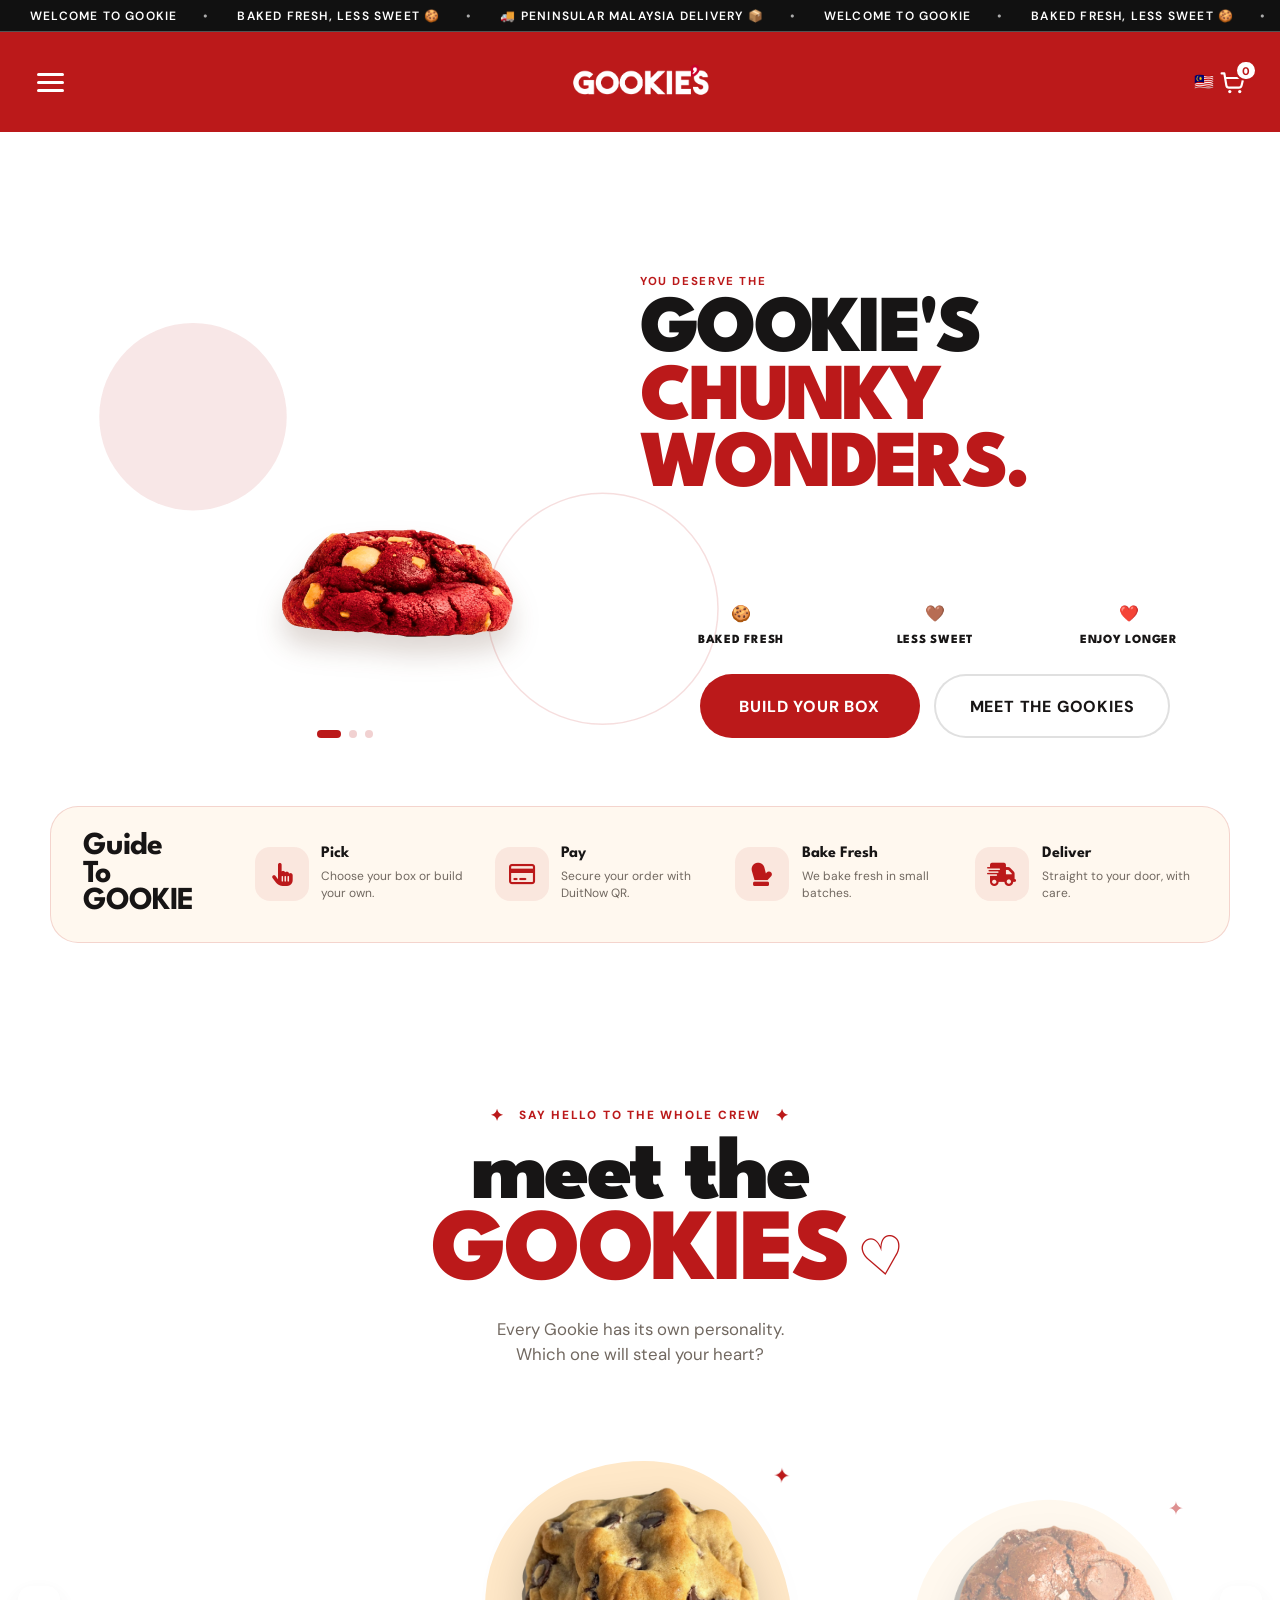
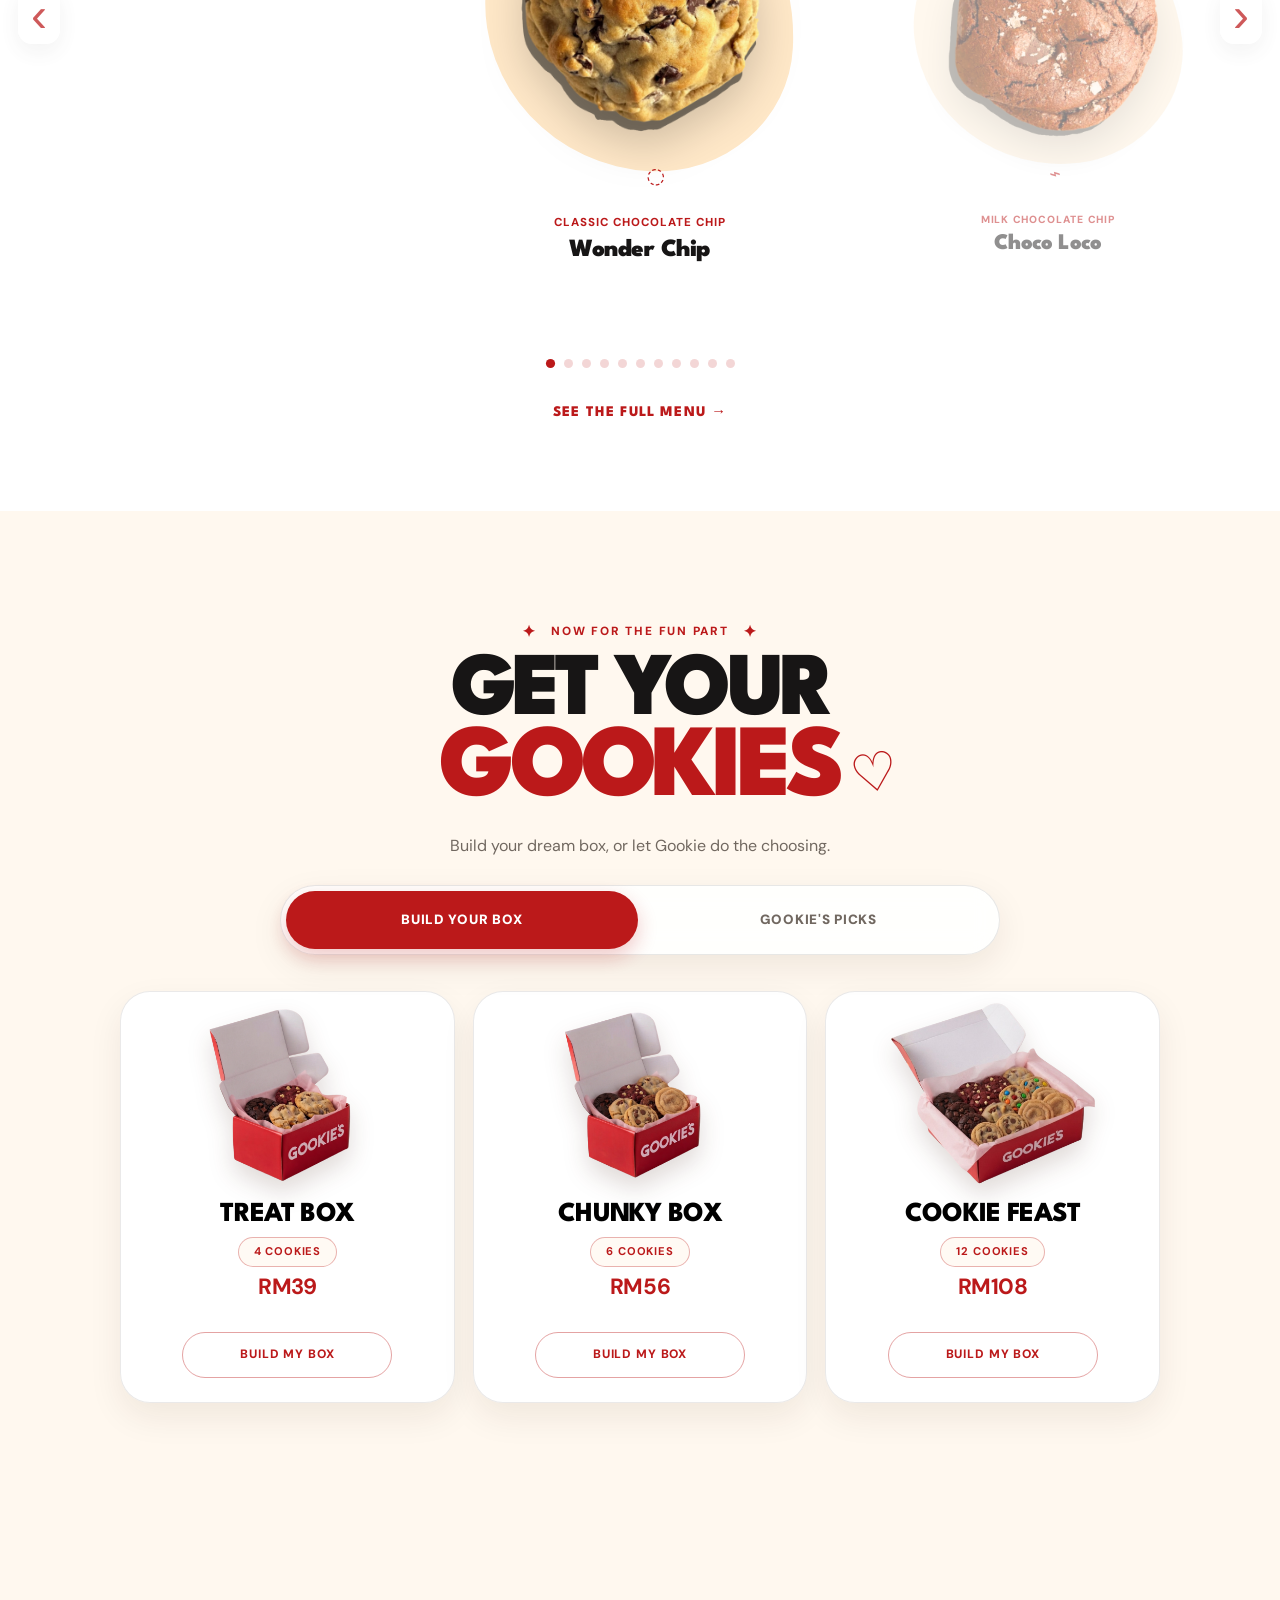
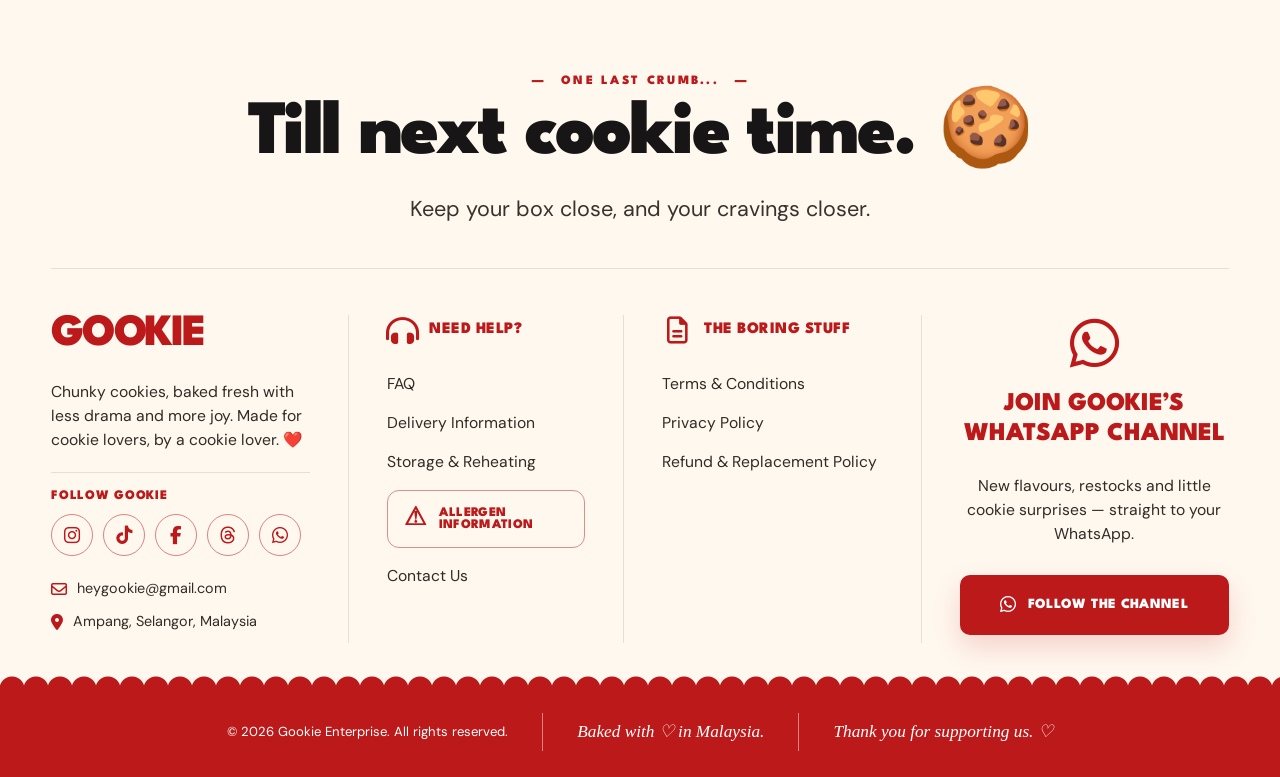
==== commit f52e9940: "Update index.html" ====
--- a/index.html
+++ b/index.html
@@ -432,7 +432,7 @@
 
     <!-- TITLE -->
     <div class="how-title">
-      <h2>Guide <br>To <br>Gookie</h2>
+      <h2>Guide <br>To <br>GOOKIE</h2>
     </div>
 
     <!-- STEP 1 -->
--- a/style.css
+++ b/style.css
@@ -7508,6 +7508,12 @@
    SLIDES
 ======================== */
 
+.hero-carousel-stage{
+  position:relative;
+  min-height:590px;
+  overflow:hidden;
+}
+
 .hero-carousel-slide{
   position:absolute;
   inset:0;
@@ -7516,33 +7522,31 @@
   grid-template-columns:1fr 1fr;
   align-items:center;
 
+  visibility:hidden;
   opacity:0;
-  visibility:hidden;
-
-  transform:translateX(70px);
+
+  transform:translateX(100%);
 
   transition:
-    opacity .55s ease,
-    transform .65s cubic-bezier(.22,.8,.22,1),
-    visibility .55s ease;
-}
-
-.hero-carousel-slide.is-leaving{
-  opacity:0;
-  visibility:visible;
-  transform:translateX(-70px);
+    transform .6s cubic-bezier(.22,.8,.22,1),
+    opacity .15s ease;
 }
 
 .hero-carousel-slide.is-active{
   position:relative;
 
+  visibility:visible;
   opacity:1;
-  visibility:visible;
 
   transform:translateX(0);
 }
 
-
+.hero-carousel-slide.is-leaving{
+  visibility:hidden;
+  opacity:0;
+
+  transform:translateX(-100%);
+}
 /* ========================
    IMAGE
 ======================== */
@@ -7765,9 +7769,12 @@
   }
 
   .hero-carousel-dots{
-    left:50%;
-    bottom:180px;
-  }
+  left:50%;
+  top:310px;
+  bottom:auto;
+
+  transform:translateX(-50%);
+}
 }
 
 
@@ -7797,8 +7804,142 @@
     font-size:.74rem;
   }
 
+}
+
+/* =========================================================
+   HERO CAROUSEL — TABLET / IPAD FIX
+========================================================= */
+
+@media (min-width:601px) and (max-width:920px){
+
+  .hero-section{
+    padding:28px 0 42px;
+  }
+
+  .hero-inner{
+    width:min(820px, calc(100% - 40px));
+    margin:0 auto;
+  }
+
+
+  /* CAROUSEL AREA */
+
+  .hero-carousel-stage{
+    position:relative;
+    min-height:650px;
+    overflow:hidden;
+  }
+
+  .hero-carousel-slide{
+    grid-template-columns:1fr;
+    grid-template-rows:330px auto;
+    align-items:start;
+  }
+
+
+  /* IMAGE */
+
+  .hero-visual{
+    min-height:330px;
+    padding:10px 20px 0;
+
+    transform:none;
+  }
+
+  .hero-cookie-image{
+    width:min(52vw, 420px);
+    max-height:310px;
+    object-fit:contain;
+  }
+
+
+  /* HEADLINE */
+
+  .hero-slide-copy{
+    padding:14px 30px 0;
+
+    text-align:center;
+
+    transform:none;
+  }
+
+  .hero-kicker{
+    margin-bottom:9px;
+    font-size:.72rem;
+  }
+
+  .hero-title{
+    font-size:clamp(3.8rem, 9vw, 5.2rem);
+    line-height:.86;
+  }
+
+
+  /* DOTS */
+
   .hero-carousel-dots{
-    bottom:190px;
-  }
-
-}
+    left:50%;
+    top:auto;
+    bottom:12px;
+
+    transform:translateX(-50%);
+  }
+
+
+  /* FIXED ICONS + BUTTONS
+     IMPORTANT: no absolute positioning on tablet
+  */
+
+  .hero-fixed{
+    position:static;
+
+    width:100%;
+
+    padding:0;
+    margin-top:20px;
+  }
+
+  .hero-highlights{
+    display:grid;
+    grid-template-columns:repeat(3, minmax(0,1fr));
+
+    width:min(650px, 100%);
+    margin:0 auto 26px;
+
+    gap:24px;
+  }
+
+  .hero-highlight{
+    text-align:center;
+  }
+
+  .hero-highlight span{
+    font-size:1.2rem;
+  }
+
+  .hero-highlight strong{
+    font-size:.72rem;
+  }
+
+
+  /* BUTTONS */
+
+  .hero-actions{
+    display:flex;
+    flex-direction:row;
+
+    width:min(650px, 100%);
+    margin:0 auto;
+
+    gap:14px;
+  }
+
+  .hero-actions .hero-button{
+    flex:1;
+
+    width:auto;
+    min-height:54px;
+
+    padding:13px 18px;
+  }
+
+}
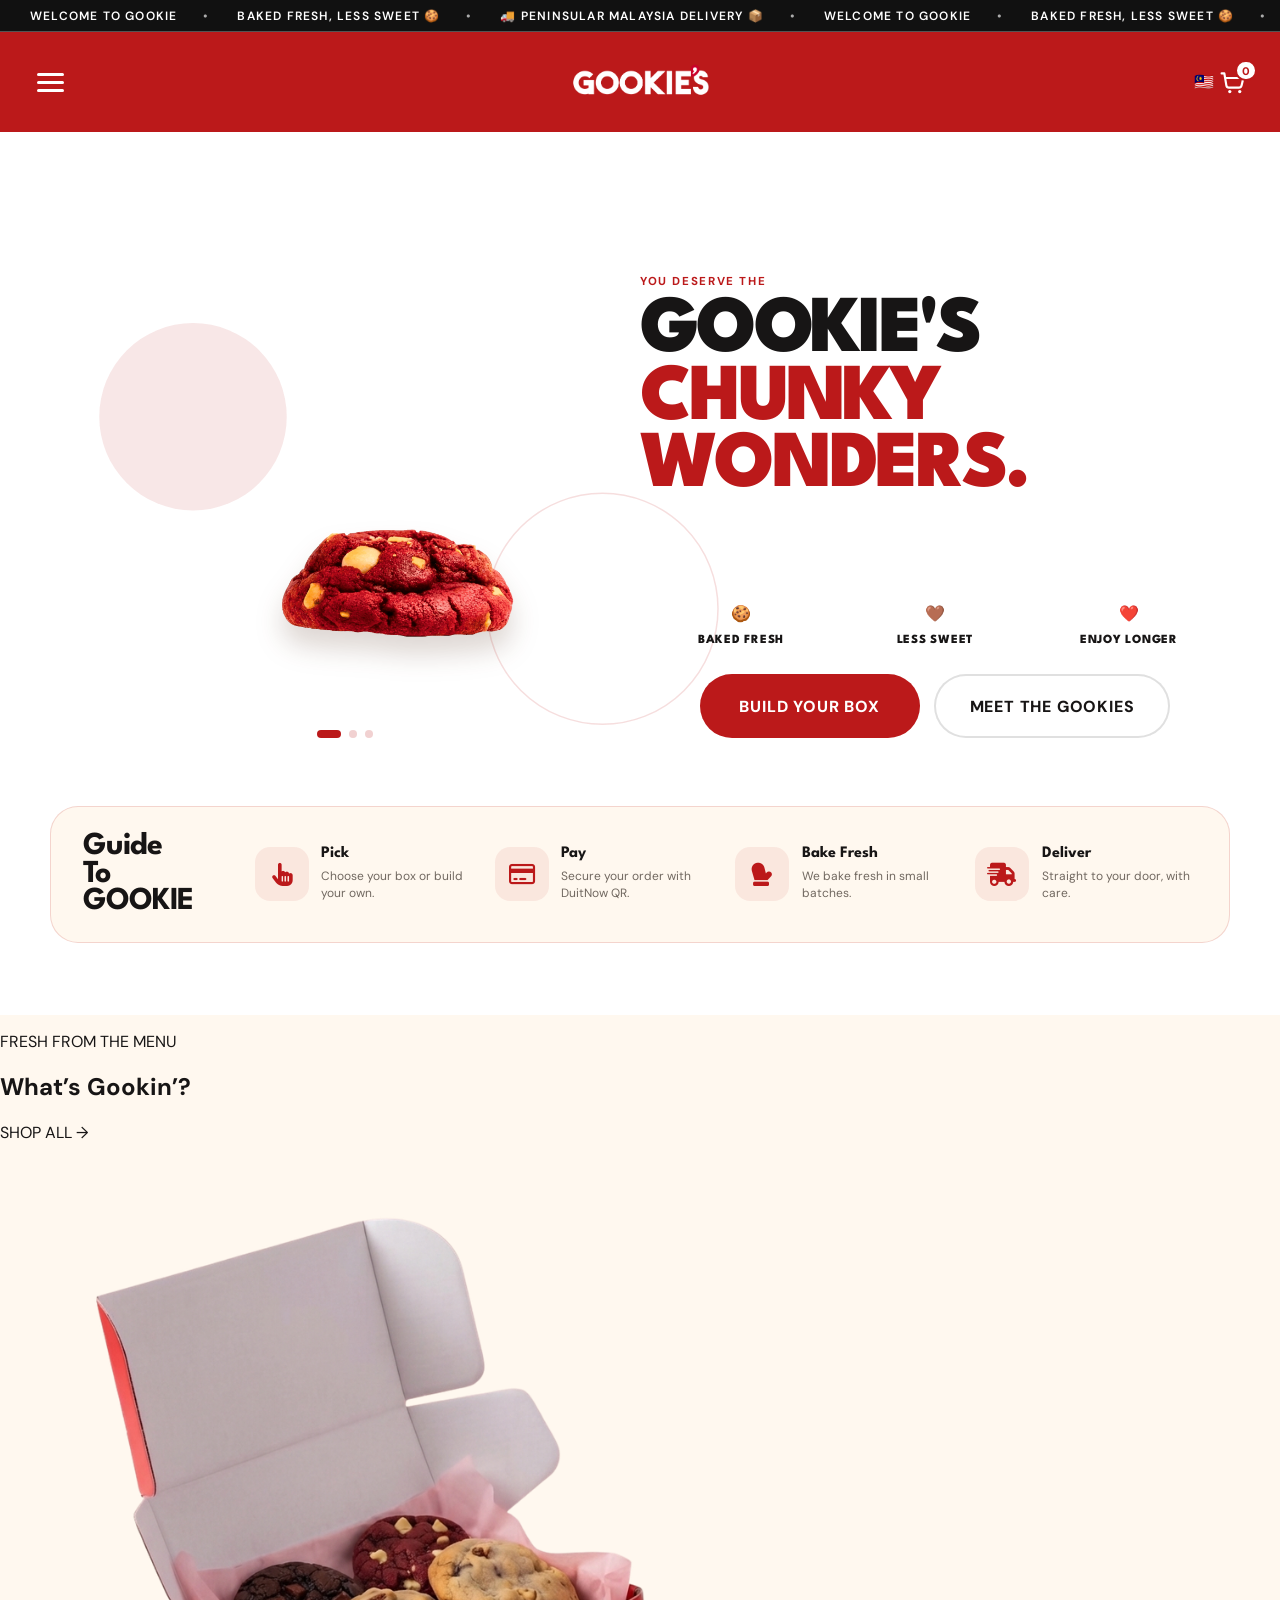
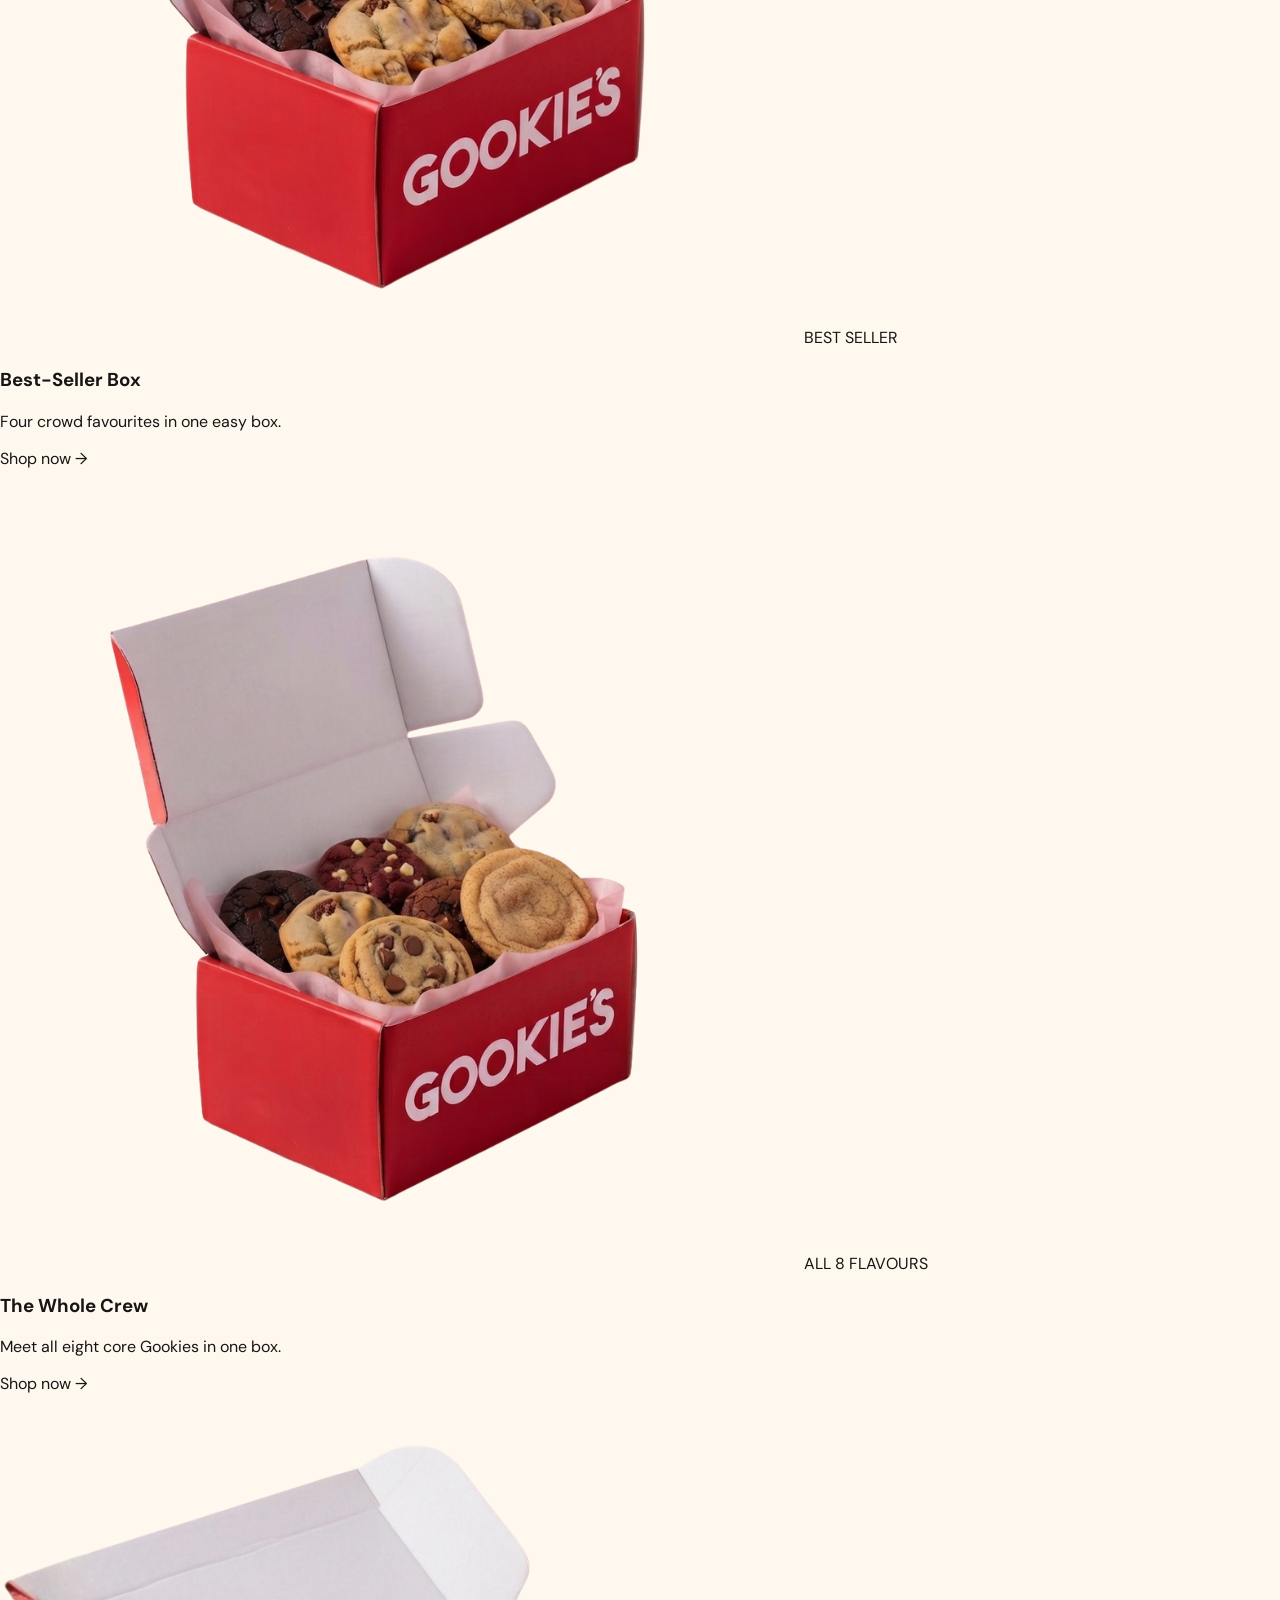
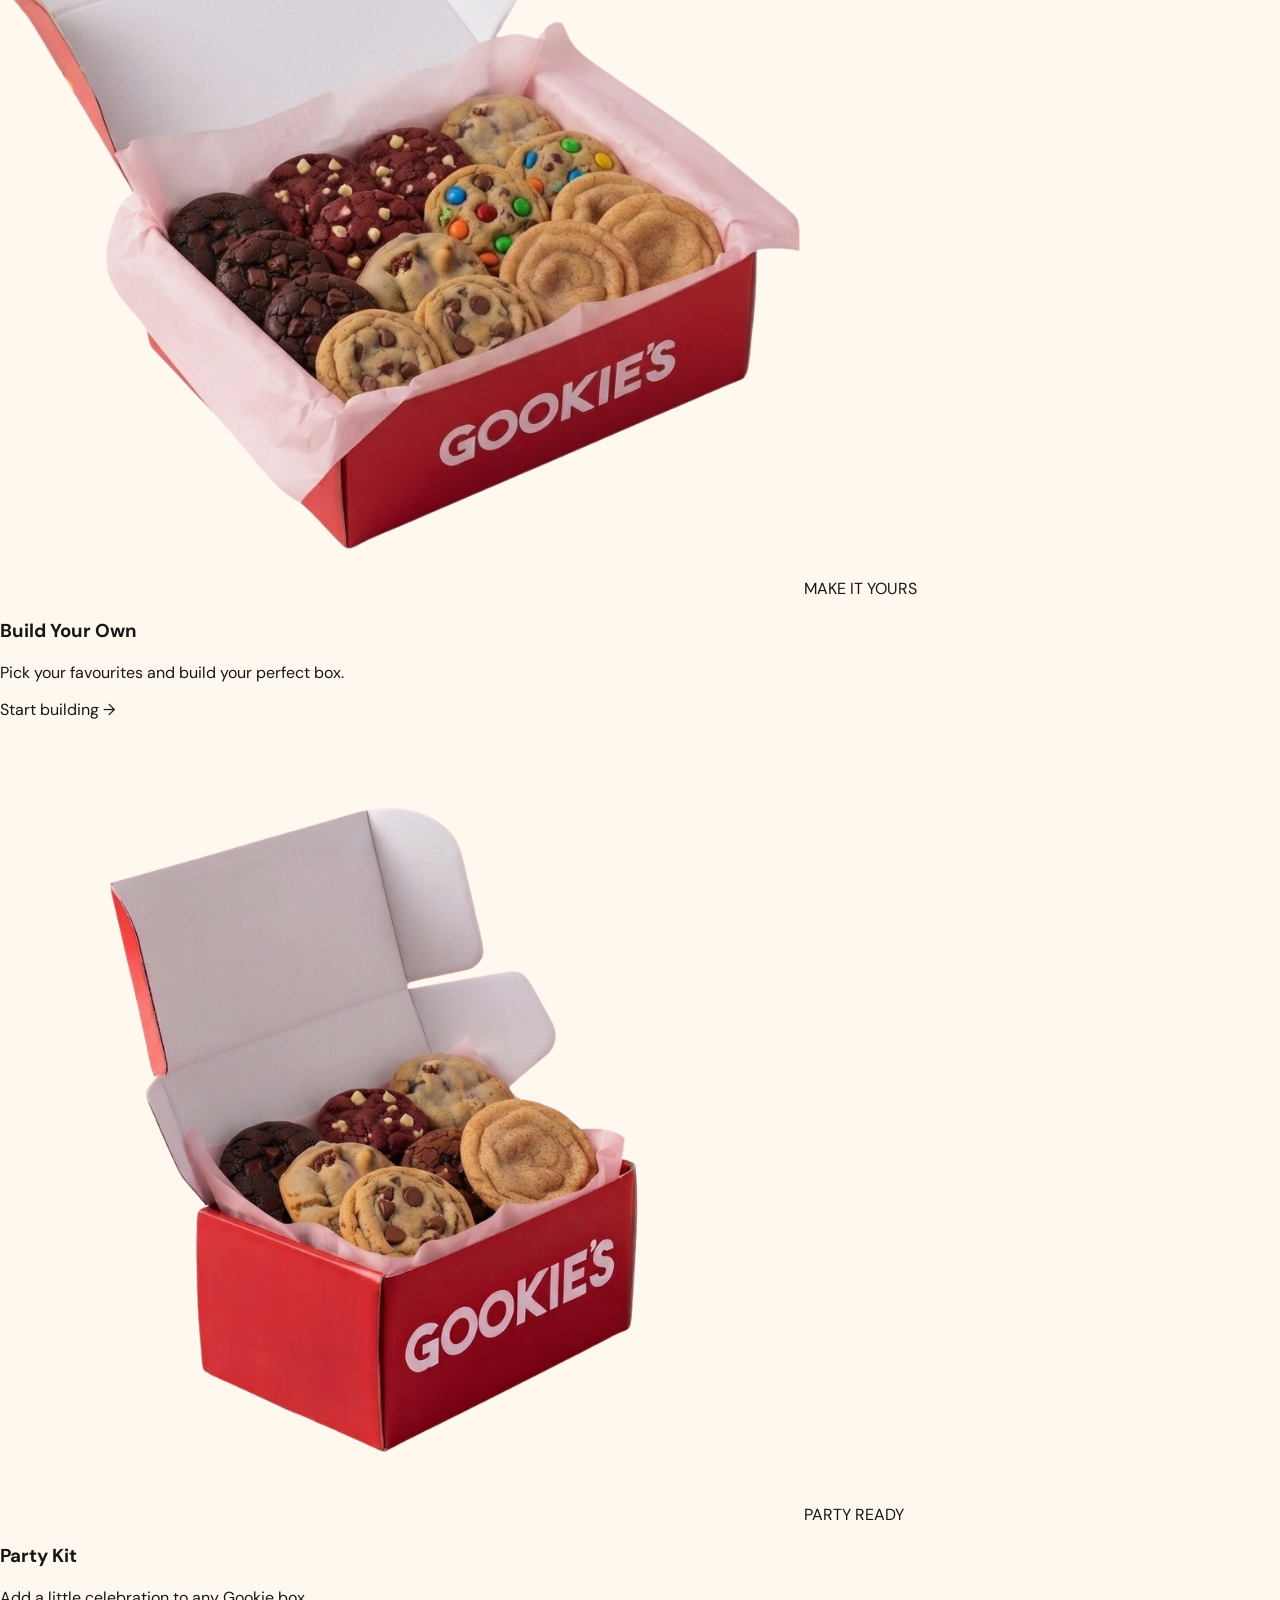
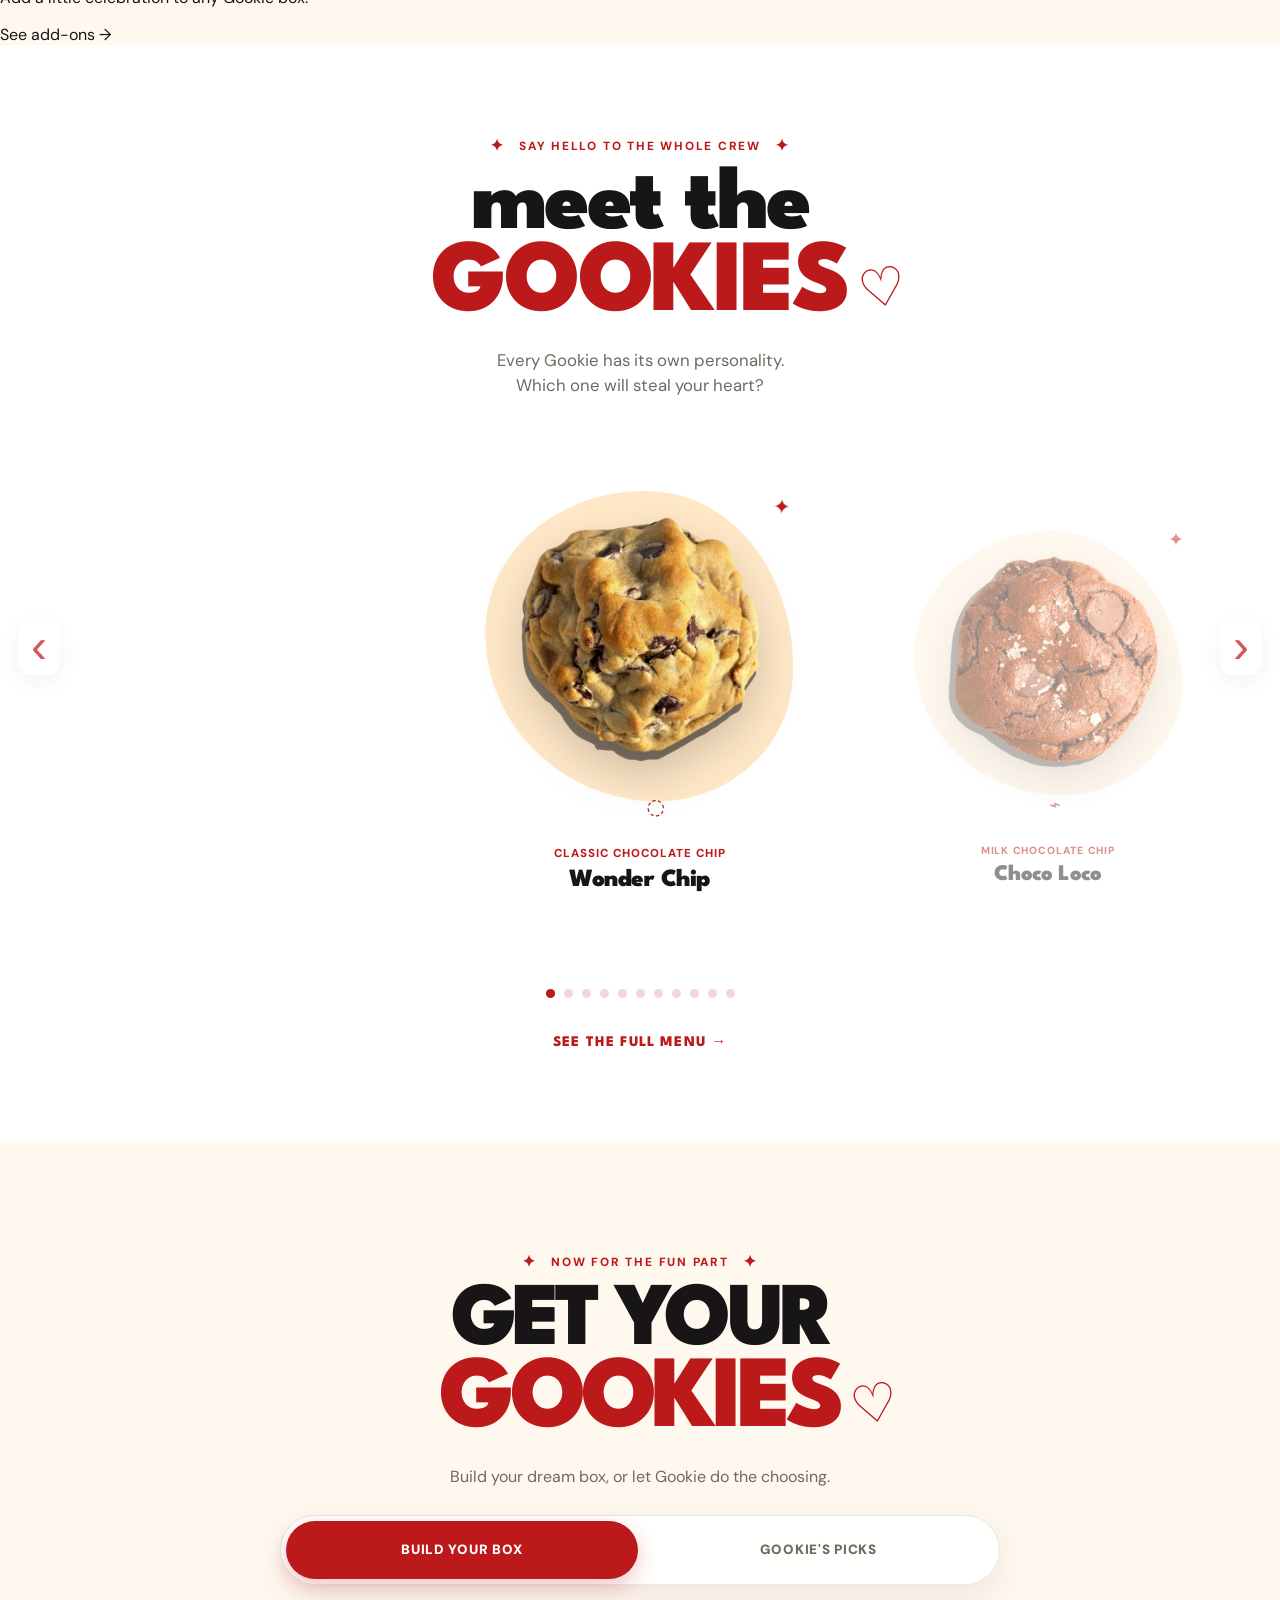
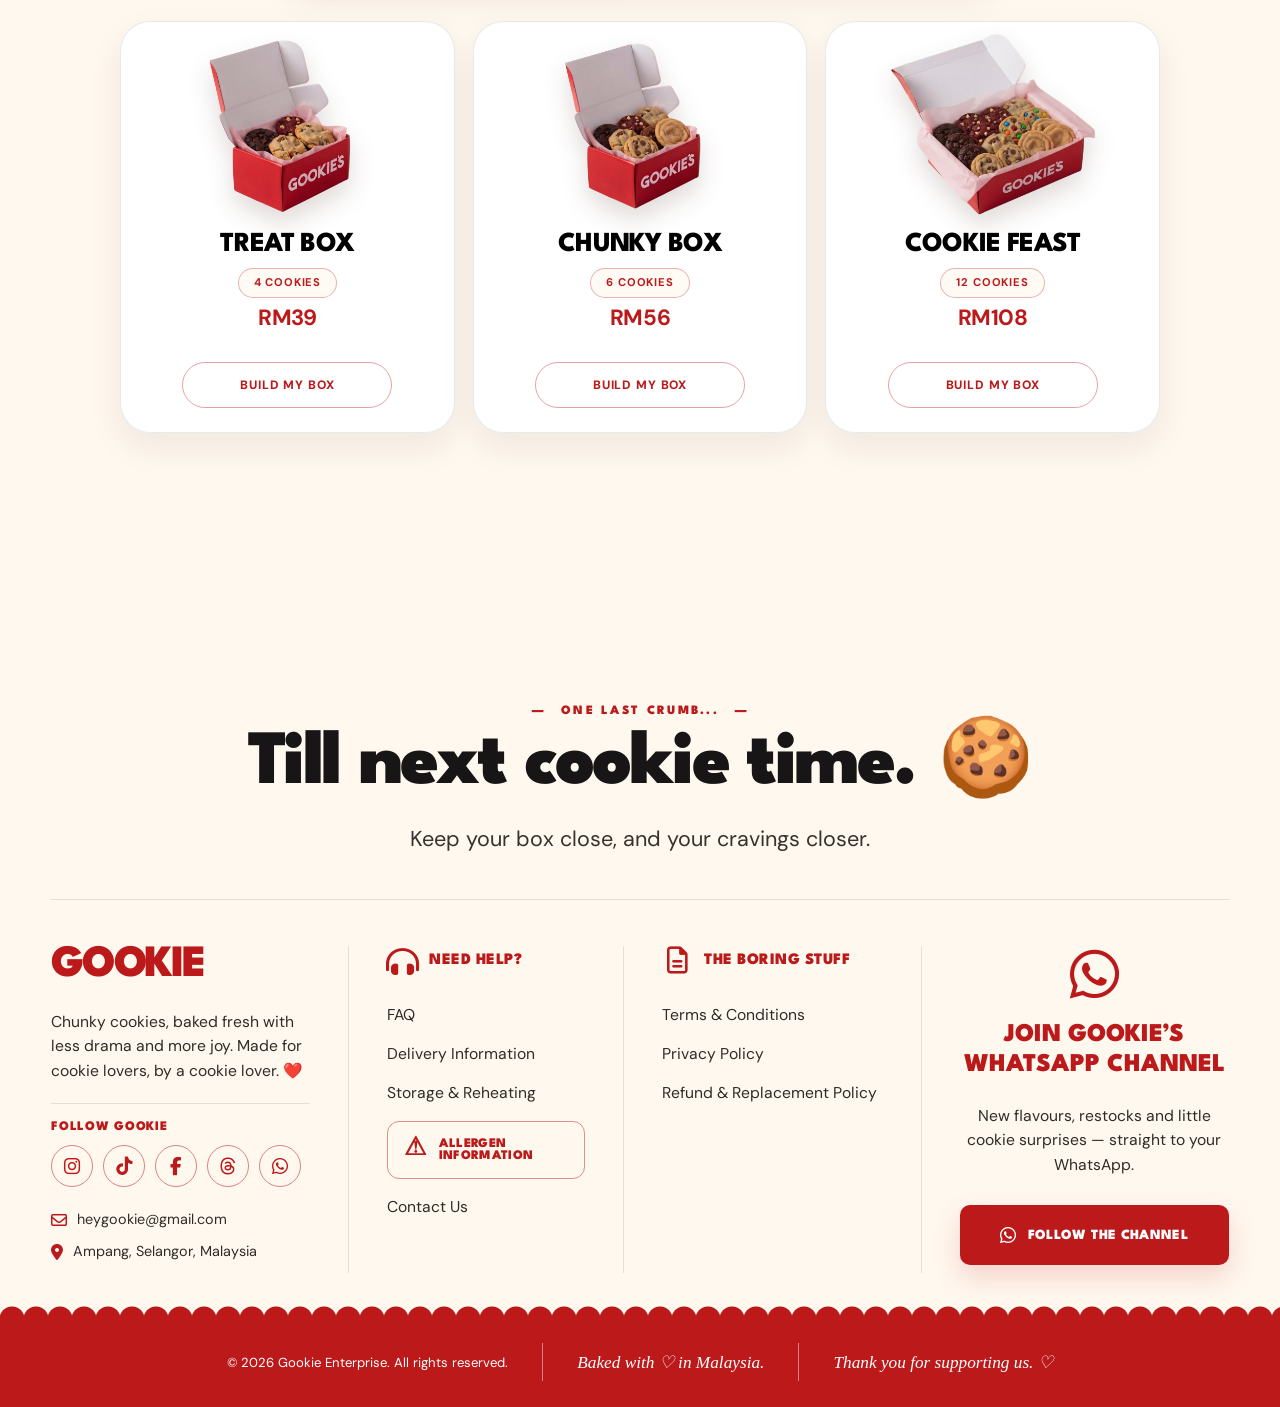
==== commit ee84401b: "Create 'What's Gookin?' section in index.html Added a new section 'What's Gookin?' with product offe" ====
--- a/index.html
+++ b/index.html
@@ -335,7 +335,7 @@
           <h1 class="hero-title">
             <span>CELEBRATE</span>
             <span>WITH</span>
-            <span>GOOKIE!</span>
+            <span>GOOKIE!🎉</span>
           </h1>
         </div>
 
@@ -508,7 +508,173 @@
   </div>
 
 </section>
-      
+
+<!-- =========================================================
+     WHAT'S GOOKIN'?
+========================================================= -->
+
+<section class="whats-gookin-section">
+
+  <div class="whats-gookin-shell">
+
+    <div class="whats-gookin-header">
+
+      <div>
+        <p class="whats-gookin-kicker">
+          FRESH FROM THE MENU
+        </p>
+
+        <h2>
+          What’s Gookin’?
+        </h2>
+      </div>
+
+      <a
+        class="whats-gookin-shop-all"
+        href="order.html"
+      >
+        SHOP ALL
+        <span aria-hidden="true">→</span>
+      </a>
+
+    </div>
+
+
+    <div class="whats-gookin-grid">
+
+      <!-- BEST-SELLER BOX -->
+      <a
+        class="whats-gookin-card"
+        href="order.html#best-seller"
+      >
+
+        <div class="whats-gookin-image">
+          <img
+            src="treat-box.png"
+            alt="Best-Seller Box"
+          />
+
+          <span class="whats-gookin-badge">
+            BEST SELLER
+          </span>
+        </div>
+
+        <div class="whats-gookin-copy">
+          <h3>Best-Seller Box</h3>
+
+          <p>
+            Four crowd favourites in one easy box.
+          </p>
+
+          <span class="whats-gookin-link">
+            Shop now →
+          </span>
+        </div>
+
+      </a>
+
+
+      <!-- THE WHOLE CREW -->
+      <a
+        class="whats-gookin-card"
+        href="order.html#whole-crew"
+      >
+
+        <div class="whats-gookin-image">
+          <img
+            src="chunky-box.png"
+            alt="The Whole Crew"
+          />
+
+          <span class="whats-gookin-badge">
+            ALL 8 FLAVOURS
+          </span>
+        </div>
+
+        <div class="whats-gookin-copy">
+          <h3>The Whole Crew</h3>
+
+          <p>
+            Meet all eight core Gookies in one box.
+          </p>
+
+          <span class="whats-gookin-link">
+            Shop now →
+          </span>
+        </div>
+
+      </a>
+
+
+      <!-- BUILD YOUR OWN -->
+      <a
+        class="whats-gookin-card"
+        href="order.html#build-your-own"
+      >
+
+        <div class="whats-gookin-image">
+          <img
+            src="cookie-feast.png"
+            alt="Build Your Own"
+          />
+
+          <span class="whats-gookin-badge">
+            MAKE IT YOURS
+          </span>
+        </div>
+
+        <div class="whats-gookin-copy">
+          <h3>Build Your Own</h3>
+
+          <p>
+            Pick your favourites and build your perfect box.
+          </p>
+
+          <span class="whats-gookin-link">
+            Start building →
+          </span>
+        </div>
+
+      </a>
+
+
+      <!-- PARTY KIT -->
+      <a
+        class="whats-gookin-card"
+        href="order.html#add-ons"
+      >
+
+        <div class="whats-gookin-image">
+          <img
+            src="chunky-box.png"
+            alt="Party Kit"
+          />
+
+          <span class="whats-gookin-badge">
+            PARTY READY
+          </span>
+        </div>
+
+        <div class="whats-gookin-copy">
+          <h3>Party Kit</h3>
+
+          <p>
+            Add a little celebration to any Gookie box.
+          </p>
+
+          <span class="whats-gookin-link">
+            See add-ons →
+          </span>
+        </div>
+
+      </a>
+
+    </div>
+
+  </div>
+
+</section>
+     
 <section class="meet-section" id="meet-the-gookies">
         <div class="section-heading">
           <p class="section-kicker">SAY HELLO TO THE WHOLE CREW</p>
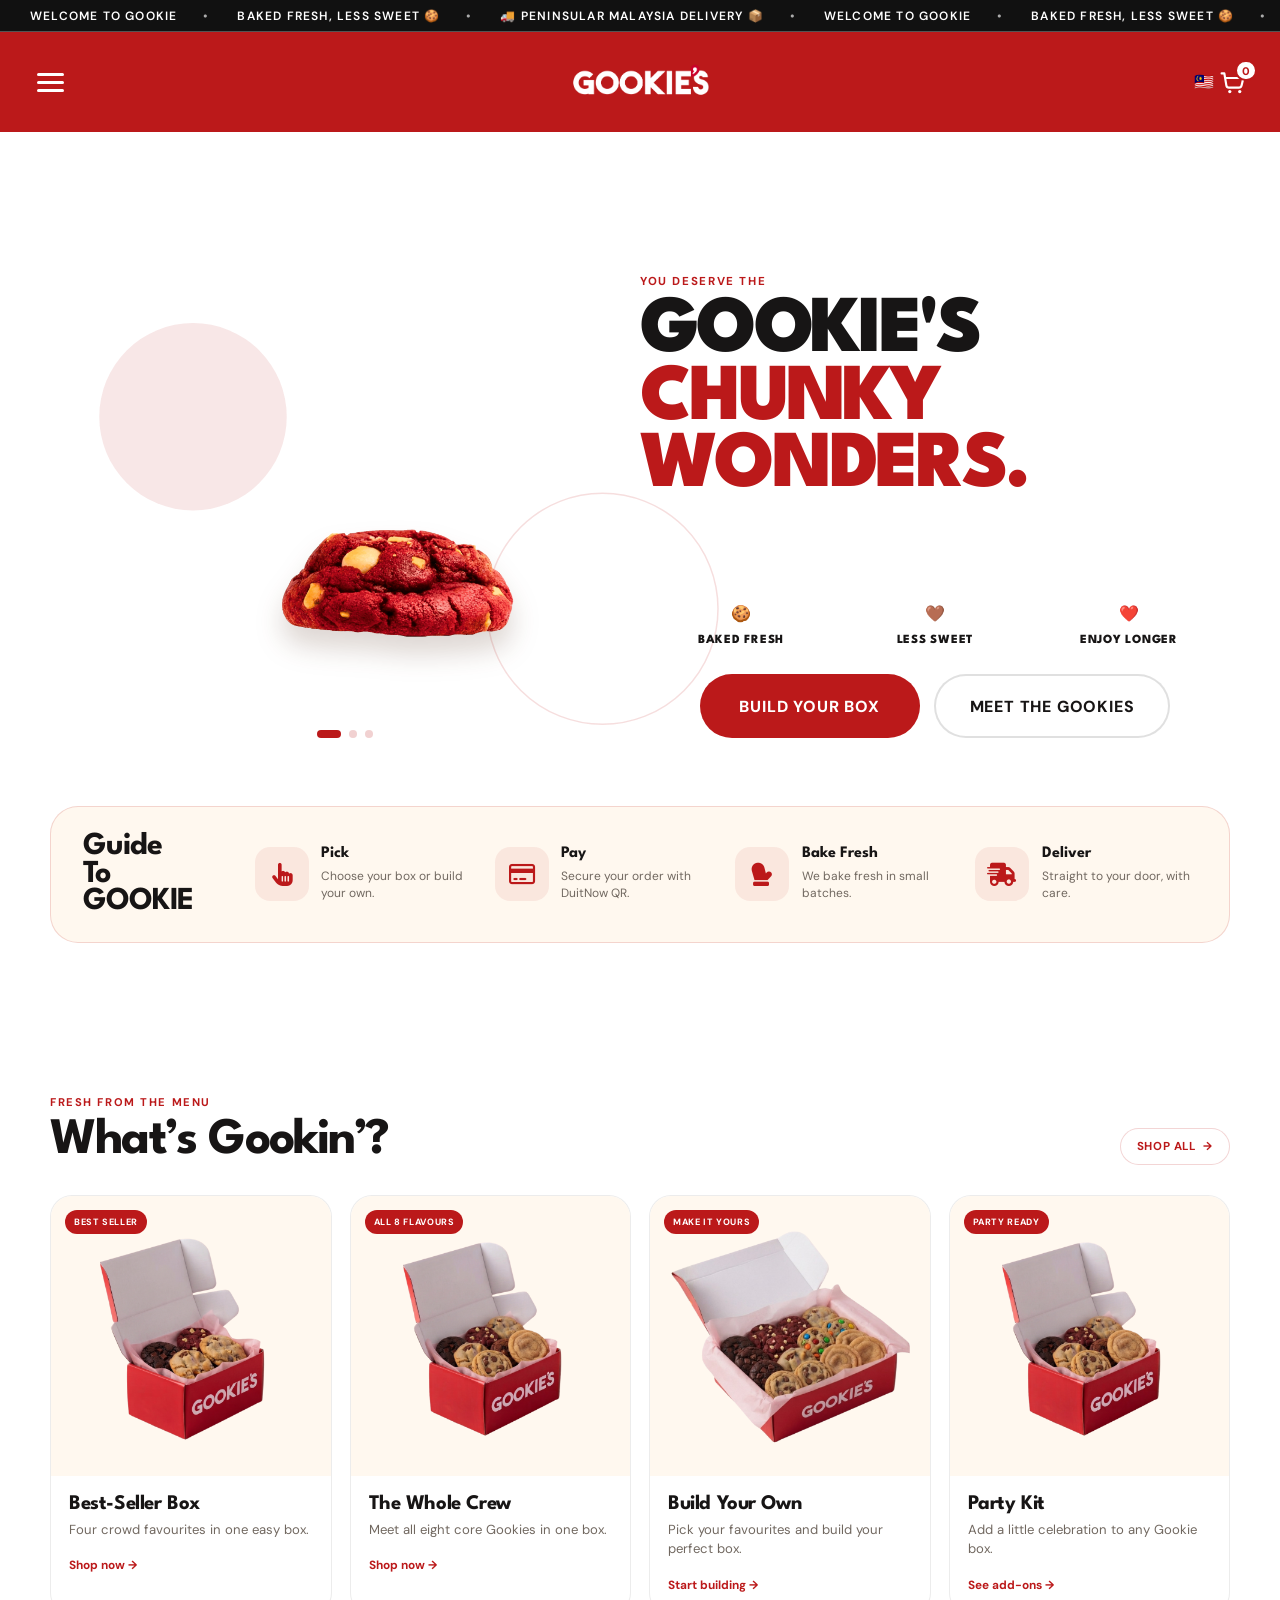
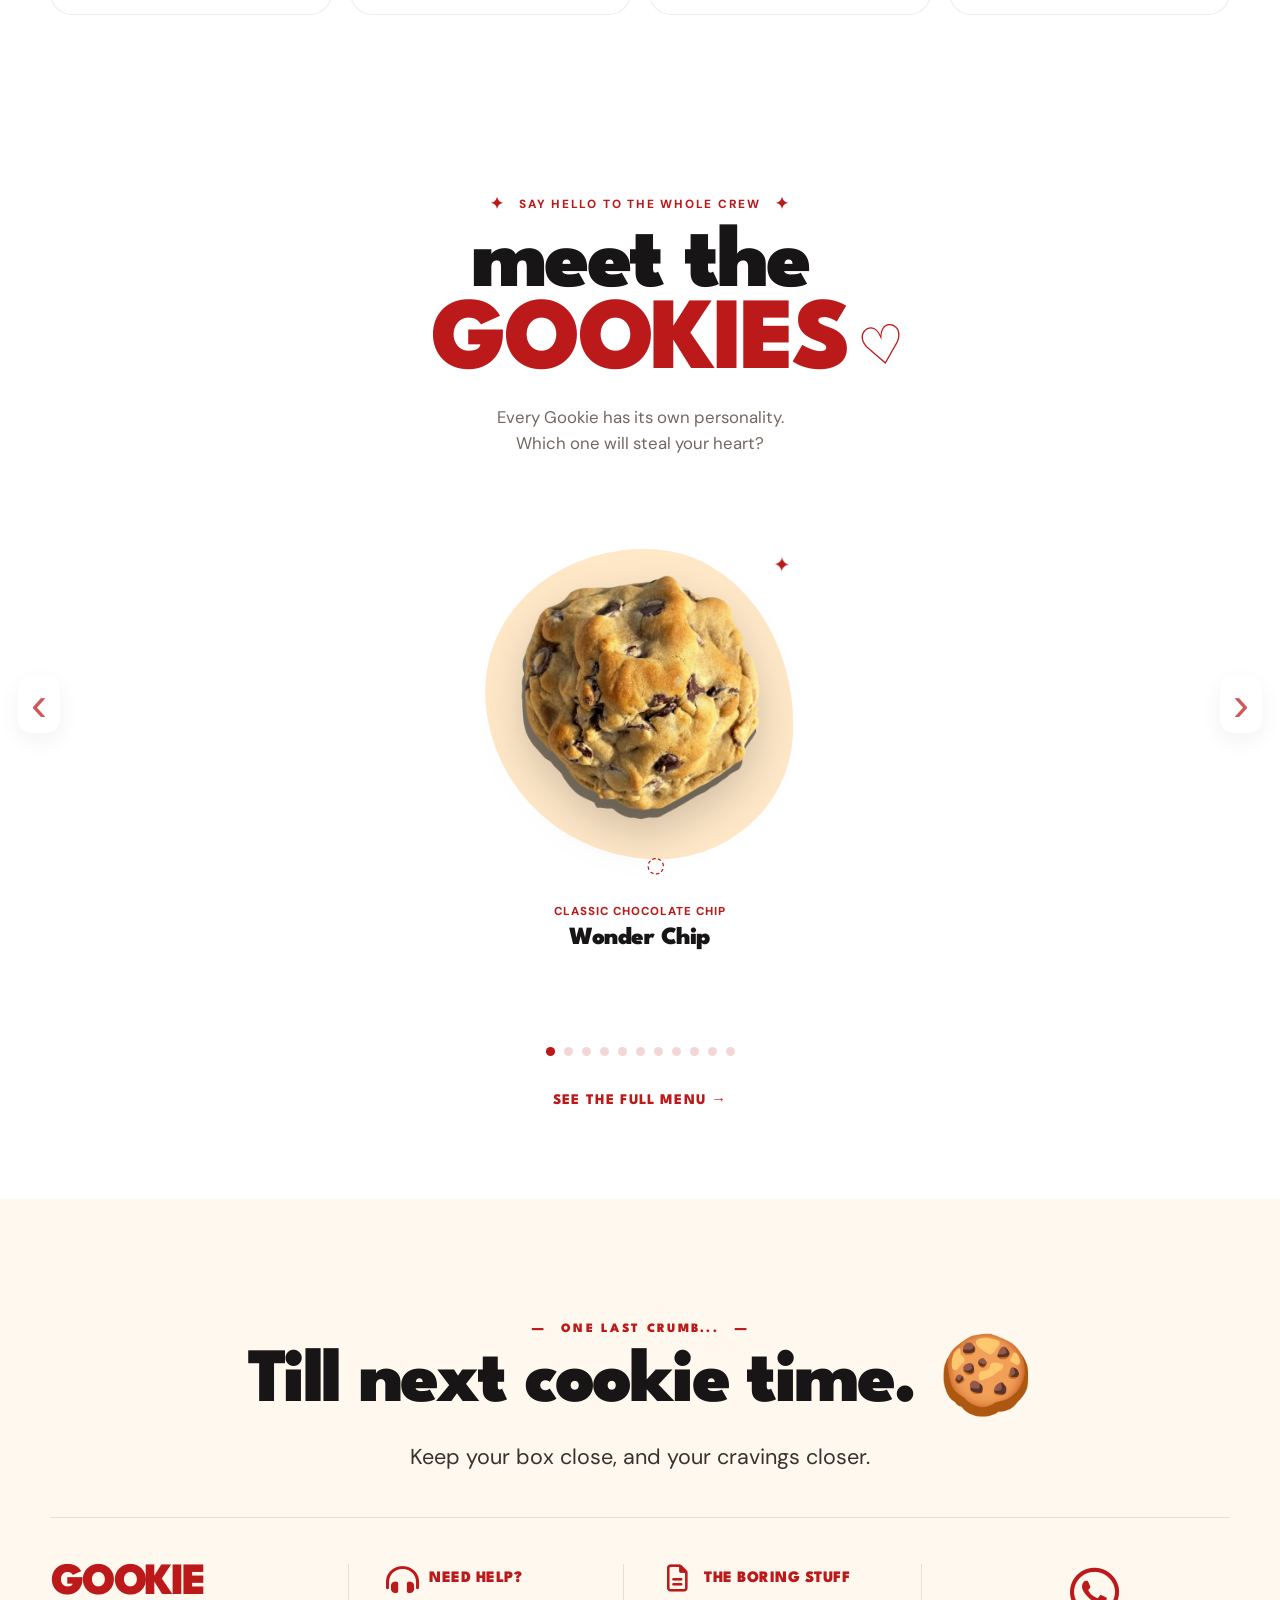
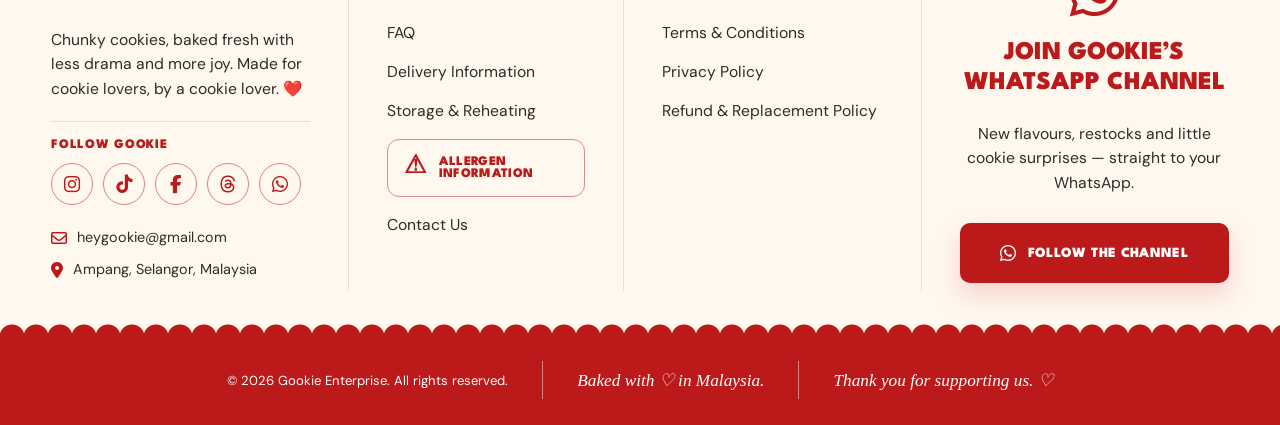
==== commit 67886d98: "Update index.html" ====
--- a/index.html
+++ b/index.html
@@ -723,275 +723,7 @@
 </div>
  
       </section>
-
-      <section class="order-builder" id="order-builder">
-        <div class="section-heading order-builder-heading">
-          <p class="section-kicker">NOW FOR THE FUN PART</p>
-          <h2 class="order-title">
-            <span class="order-title-top">GET YOUR</span>
-            <span class="order-title-red">
-              GOOKIES
-              <span class="order-title-heart">♡</span>
-            </span>
-          </h2>
-          <p>Build your dream box, or let Gookie do the choosing.</p>
-        </div>
-
-        <div
-          class="order-builder-tabs"
-          role="tablist"
-          aria-label="Choose your ordering style"
-        >
-          <button
-            class="order-builder-tab is-active"
-            id="showBuildYourBox"
-            type="button"
-            role="tab"
-            aria-selected="true"
-            aria-controls="build-your-box"
-            data-order-tab="build"
-          >
-            BUILD YOUR BOX
-          </button>
-          <button
-            class="order-builder-tab"
-            id="showGookiesChoice"
-            type="button"
-            role="tab"
-            aria-selected="false"
-            aria-controls="gookies-choice"
-            data-order-tab="choice"
-          >
-            GOOKIE'S PICKS
-          </button>
-        </div>
-
-        <div class="order-builder-content">
-          <section class="order-section order-builder-panel" id="build-your-box" data-order-panel="build">
-            <div class="box-size-options" id="buildBoxSizeOptions">
-  <article
-    class="box-size-card box-accordion"
-    data-box-size="4"
-    data-box-name="Treat Box"
-  >
-    <button
-      class="box-accordion-header"
-      type="button"
-      aria-expanded="false"
-    >
-      <div class="box-size-image">
-  <img src="treat-box.png" alt="Treat Box">
-</div>
-
-      <span class="box-accordion-copy">
-        <strong>TREAT BOX</strong>
-        <small><b>4 COOKIES</b><span>RM39</span></small>
-      </span>
-
-      <span class="box-accordion-arrow" aria-hidden="true">⌄</span>
-    </button>
-
-    <div class="box-accordion-body" hidden>
-      <div class="box-mini-slots" data-box-slots="4"></div>
-
-      <p class="box-accordion-helper">
-        Pick 4 cookies to complete your Treat Box.
-      </p>
-
-      <button
-        class="primary-button box-accordion-action"
-        type="button"
-        data-box-action="4"
-      >
-        CHOOSE MY GOOKIES
-      </button>
-    </div>
-  </article>
-
-  <article
-    class="box-size-card box-accordion"
-    data-box-size="6"
-    data-box-name="Chunky Box"
-  >
-    <button
-      class="box-accordion-header"
-      type="button"
-      aria-expanded="false"
-    >
-      <div class="box-size-image">
-  <img src="chunky-box.png" alt="Chunky Box">
-</div>
-
-      <span class="box-accordion-copy">
-        <strong>CHUNKY BOX</strong>
-        <small><b>6 COOKIES</b><span>RM56</span></small>
-      </span>
-
-      <span class="box-accordion-arrow" aria-hidden="true">⌄</span>
-    </button>
-
-    <div class="box-accordion-body" hidden>
-      <div class="box-mini-slots" data-box-slots="6"></div>
-
-      <p class="box-accordion-helper">
-        Pick 6 cookies to complete your Chunky Box.
-      </p>
-
-      <button
-        class="primary-button box-accordion-action"
-        type="button"
-        data-box-action="6"
-      >
-        CHOOSE MY GOOKIES
-      </button>
-    </div>
-  </article>
-
-  <article
-    class="box-size-card box-accordion"
-    data-box-size="12"
-    data-box-name="Cookie Feast"
-  >
-    <button
-      class="box-accordion-header"
-      type="button"
-      aria-expanded="false"
-    >
-      <div class="box-size-image">
-  <img src="cookie-feast.png" alt="Cookie Feast">
-</div>
-
-      <span class="box-accordion-copy">
-        <strong>COOKIE FEAST</strong>
-        <small><b>12 COOKIES</b><span>RM108</span></small>
-      </span>
-
-      <span class="box-accordion-arrow" aria-hidden="true">⌄</span>
-    </button>
-
-    <div class="box-accordion-body" hidden>
-      <div class="box-mini-slots" data-box-slots="12"></div>
-
-      <p class="box-accordion-helper">
-        Pick 12 cookies to complete your Cookie Feast.
-      </p>
-
-      <button
-        class="primary-button box-accordion-action"
-        type="button"
-        data-box-action="12"
-      >
-        CHOOSE MY GOOKIES
-      </button>
-    </div>
-  </article>
-</div>
-            <div class="cookie-box-panel build-legacy-panel">
-              <div class="cookie-box-header">
-                <div>
-                  <p class="cookie-box-label">YOUR BOX</p>
-                  <h3 id="buildSelectedBoxName">Choose a box size</h3>
-                </div>
-                <div class="box-counter">
-                  <strong id="buildSelectedCount">0</strong><span>/</span
-                  ><strong id="buildBoxCapacity">0</strong>
-                </div>
-              </div>
-
-              <!-- ==================== BUILD BOX PROGRESS ==================== -->
-              <div
-                class="box-progress"
-                id="buildBoxProgress"
-                role="progressbar"
-                aria-label="Build Your Box progress"
-                aria-valuemin="0"
-                aria-valuemax="0"
-                aria-valuenow="0"
-              >
-                <div class="box-progress-track">
-                  <div class="box-progress-fill" id="buildBoxProgressFill"></div>
-                </div>
-                <span class="box-progress-text" id="buildBoxProgressText">
-                  Choose a box size to begin
-                </span>
-              </div>
-
-              <div class="cookie-box-slots" id="buildCookieSlots"></div>
-              <p class="box-helper-text" id="buildBoxHelper">
-                Choose your box size to start building.
-              </p>
-              <button
-                class="primary-button"
-                id="openFlavourSelector"
-                type="button"
-                disabled
-              >
-                CHOOSE MY GOOKIES
-              </button>
-            </div>
-          </section>
-
-      <section
-  class="order-section order-builder-panel is-hidden"
-  id="gookies-choice"
-  data-order-panel="choice"
->
-  <div class="gookies-picks-intro">
-    <p class="section-kicker">THE EASY, DELICIOUS WAY</p>
-    <p>We'll pick. You enjoy.</p>
-  </div>
-
-  <div class="gookies-picks-grid" id="collectionGrid">
-    <button class="gookies-pick-card" type="button" data-pick-id="first-timer">
-      <div class="gookies-pick-image">
-        <img src="chunky-box.png" alt="First-Timer box" />
-        <span class="gookies-pick-badge">START HERE</span>
-      </div>
-      <div class="gookies-pick-copy">
-        <strong>FIRST-TIMER</strong>
-        <span class="gookies-pick-quantity">4 COOKIES</span>
-        <span class="gookies-pick-price">RM36</span>
-      </div>
-      <span class="gookies-pick-action">WHAT'S INSIDE →</span>
-    </button>
-
-    <button class="gookies-pick-card" type="button" data-pick-id="the-classics">
-      <div class="gookies-pick-image">
-        <img src="chunky-box.png" alt="The Classics box" />
-      </div>
-      <div class="gookies-pick-copy">
-        <strong>THE CLASSICS</strong>
-        <span class="gookies-pick-quantity">6 COOKIES</span>
-        <span class="gookies-pick-price">RM52</span>
-      </div>
-      <span class="gookies-pick-action">WHAT'S INSIDE →</span>
-    </button>
-
-    <button class="gookies-pick-card" type="button" data-pick-id="surprise-box">
-      <div class="gookies-pick-image">
-        <img src="chunky-box.png" alt="Surprise Box" />
-      </div>
-      <div class="gookies-pick-copy">
-        <strong>SURPRISE BOX</strong>
-        <span class="gookies-pick-quantity">6 COOKIES</span>
-        <span class="gookies-pick-price">RM52</span>
-      </div>
-      <span class="gookies-pick-action">WHAT'S INSIDE →</span>
-    </button>
-
-    <button class="gookies-pick-card" type="button" data-pick-id="full-wonder">
-      <div class="gookies-pick-image">
-        <img src="chunky-box.png" alt="Full Wonder box" />
-      </div>
-      <div class="gookies-pick-copy">
-        <strong>FULL WONDER</strong>
-        <span class="gookies-pick-quantity">12 COOKIES</span>
-        <span class="gookies-pick-price">RM99</span>
-      </div>
-      <span class="gookies-pick-action">WHAT'S INSIDE →</span>
-    </button>
-  </div>
-</section>
+     
     </main>
 <!-- =========================================================
      GOOKIE FOOTER — PRODUCTION
--- a/style.css
+++ b/style.css
@@ -7943,3 +7943,246 @@
   }
 
 }
+
+/* =========================================================
+   WHAT'S GOOKIN'?
+========================================================= */
+
+.whats-gookin-section{
+  padding:80px 20px 88px;
+  background:#fff;
+}
+
+.whats-gookin-shell{
+  width:min(1180px,100%);
+  margin:0 auto;
+}
+
+.whats-gookin-header{
+  display:flex;
+  align-items:flex-end;
+  justify-content:space-between;
+  gap:24px;
+
+  margin-bottom:30px;
+}
+
+.whats-gookin-kicker{
+  margin:0 0 8px;
+
+  color:var(--gookie-red);
+
+  font-family:"DM Sans",sans-serif;
+  font-size:.7rem;
+  font-weight:700;
+
+  letter-spacing:.14em;
+  text-transform:uppercase;
+}
+
+.whats-gookin-header h2{
+  margin:0;
+
+  font-family:"League Spartan",sans-serif;
+  font-size:clamp(2.5rem,4vw,4rem);
+  font-weight:700;
+
+  line-height:.95;
+  letter-spacing:-.035em;
+}
+
+.whats-gookin-shop-all{
+  display:inline-flex;
+  align-items:center;
+  gap:8px;
+
+  padding:10px 16px;
+
+  border:1px solid rgba(187,25,26,.18);
+  border-radius:999px;
+
+  color:var(--gookie-red);
+  background:#fff;
+
+  font-size:.72rem;
+  font-weight:700;
+  letter-spacing:.05em;
+}
+
+.whats-gookin-grid{
+  display:grid;
+  grid-template-columns:repeat(4,minmax(0,1fr));
+  gap:18px;
+}
+
+.whats-gookin-card{
+  overflow:hidden;
+
+  border:1px solid rgba(23,21,21,.08);
+  border-radius:22px;
+
+  background:#fff;
+
+  transition:
+    transform .25s ease,
+    border-color .25s ease;
+}
+
+.whats-gookin-card:hover{
+  transform:translateY(-4px);
+  border-color:rgba(187,25,26,.2);
+}
+
+.whats-gookin-image{
+  position:relative;
+
+  display:grid;
+  place-items:center;
+
+  aspect-ratio:1/1;
+
+  overflow:hidden;
+
+  background:#fff8ef;
+}
+
+.whats-gookin-image img{
+  width:86%;
+  height:86%;
+
+  object-fit:contain;
+
+  transition:transform .25s ease;
+}
+
+.whats-gookin-card:hover .whats-gookin-image img{
+  transform:scale(1.03);
+}
+
+.whats-gookin-badge{
+  position:absolute;
+  top:14px;
+  left:14px;
+
+  padding:6px 9px;
+
+  border-radius:999px;
+
+  background:var(--gookie-red);
+  color:#fff;
+
+  font-size:.57rem;
+  font-weight:700;
+  letter-spacing:.07em;
+}
+
+.whats-gookin-copy{
+  padding:18px 18px 20px;
+}
+
+.whats-gookin-copy h3{
+  margin:0 0 6px;
+
+  font-family:"League Spartan",sans-serif;
+  font-size:1.3rem;
+  font-weight:700;
+
+  letter-spacing:-.02em;
+}
+
+.whats-gookin-copy p{
+  margin:0 0 14px;
+
+  color:var(--muted);
+
+  font-size:.82rem;
+  line-height:1.5;
+}
+
+.whats-gookin-link{
+  color:var(--gookie-red);
+
+  font-size:.74rem;
+  font-weight:700;
+}
+
+
+/* =========================================================
+   WHAT'S GOOKIN' — TABLET
+========================================================= */
+
+@media (max-width:900px){
+
+  .whats-gookin-section{
+    padding:68px 18px 74px;
+  }
+
+  .whats-gookin-grid{
+    grid-template-columns:repeat(2,minmax(0,1fr));
+  }
+
+}
+
+
+/* =========================================================
+   WHAT'S GOOKIN' — MOBILE
+========================================================= */
+
+@media (max-width:600px){
+
+  .whats-gookin-section{
+    padding:56px 16px 62px;
+  }
+
+  .whats-gookin-header{
+    align-items:flex-start;
+    gap:12px;
+
+    margin-bottom:22px;
+  }
+
+  .whats-gookin-header h2{
+    font-size:2.35rem;
+  }
+
+  .whats-gookin-shop-all{
+    padding:8px 11px;
+    font-size:.63rem;
+    white-space:nowrap;
+  }
+
+  .whats-gookin-grid{
+    grid-template-columns:repeat(2,minmax(0,1fr));
+    gap:12px;
+  }
+
+  .whats-gookin-card{
+    border-radius:18px;
+  }
+
+  .whats-gookin-badge{
+    top:9px;
+    left:9px;
+
+    padding:5px 7px;
+
+    font-size:.49rem;
+  }
+
+  .whats-gookin-copy{
+    padding:13px;
+  }
+
+  .whats-gookin-copy h3{
+    font-size:1.05rem;
+  }
+
+  .whats-gookin-copy p{
+    font-size:.7rem;
+  }
+
+  .whats-gookin-link{
+    font-size:.66rem;
+  }
+
+}
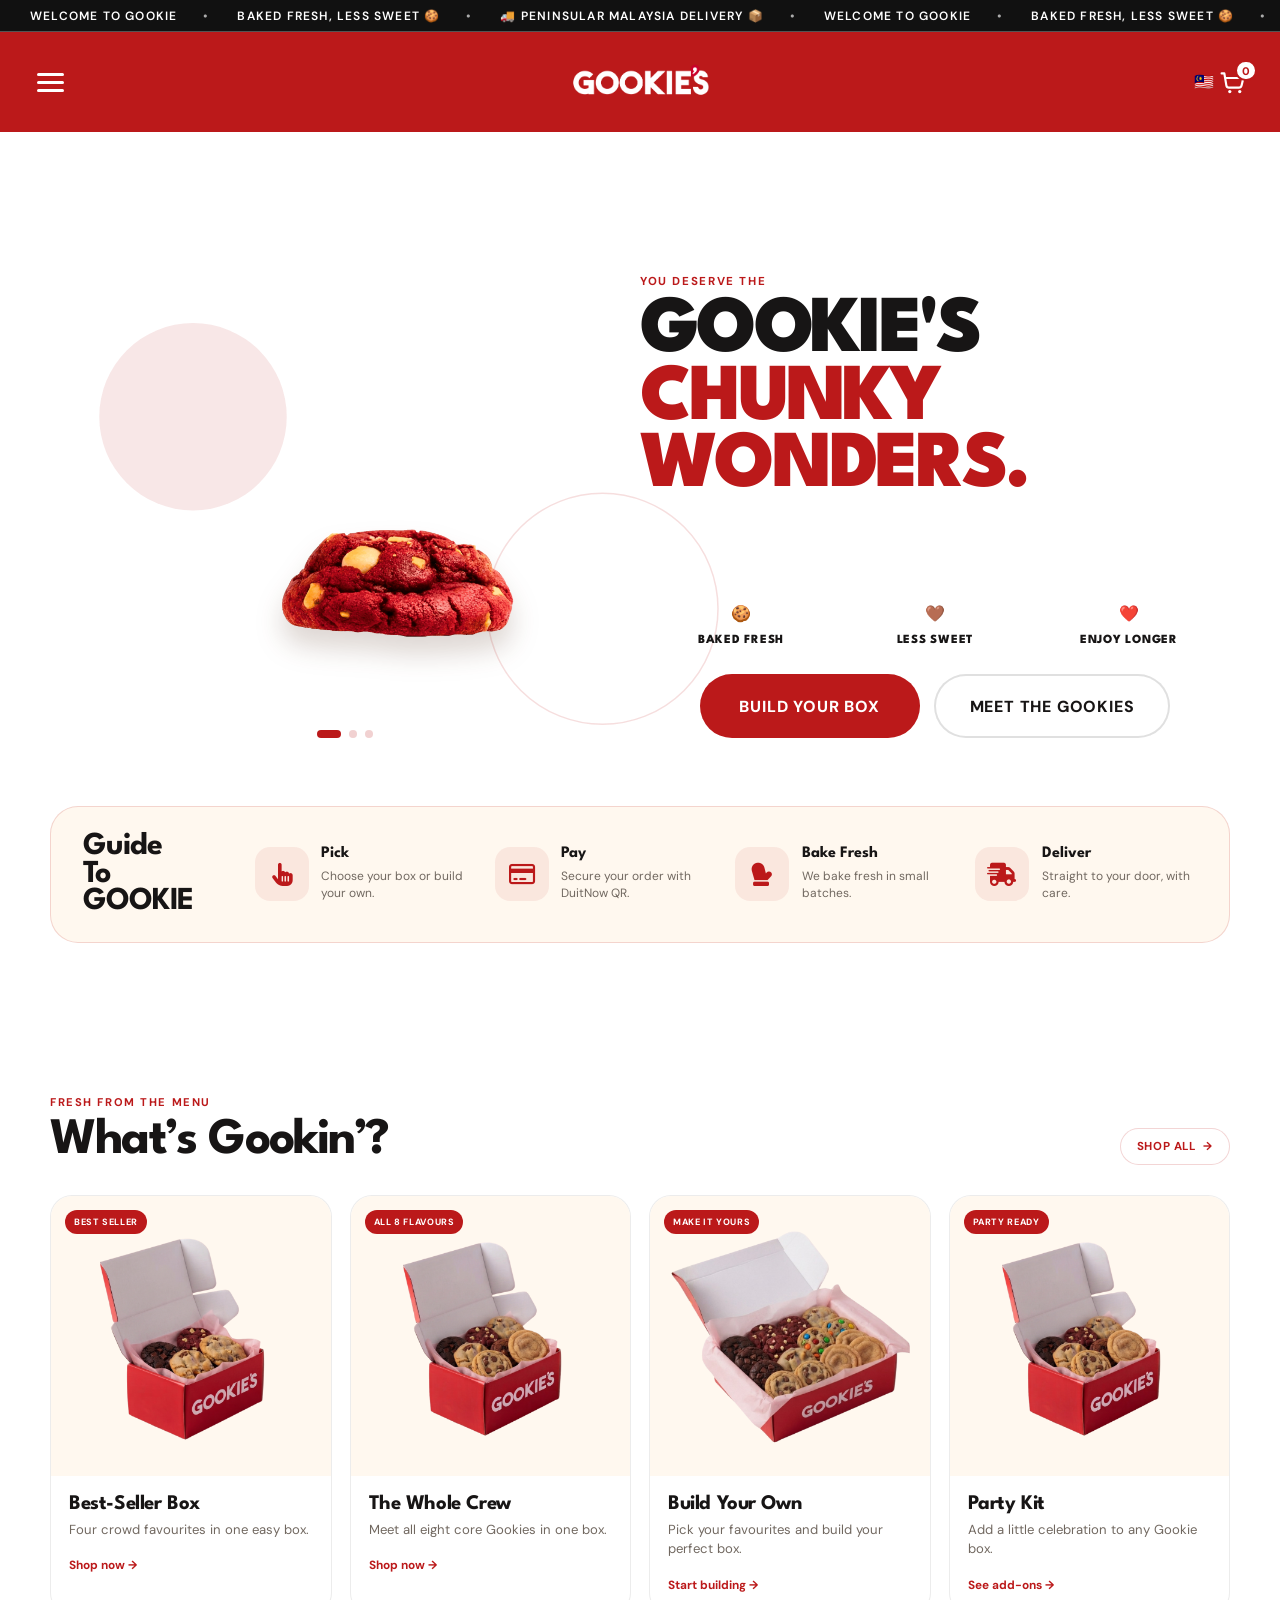
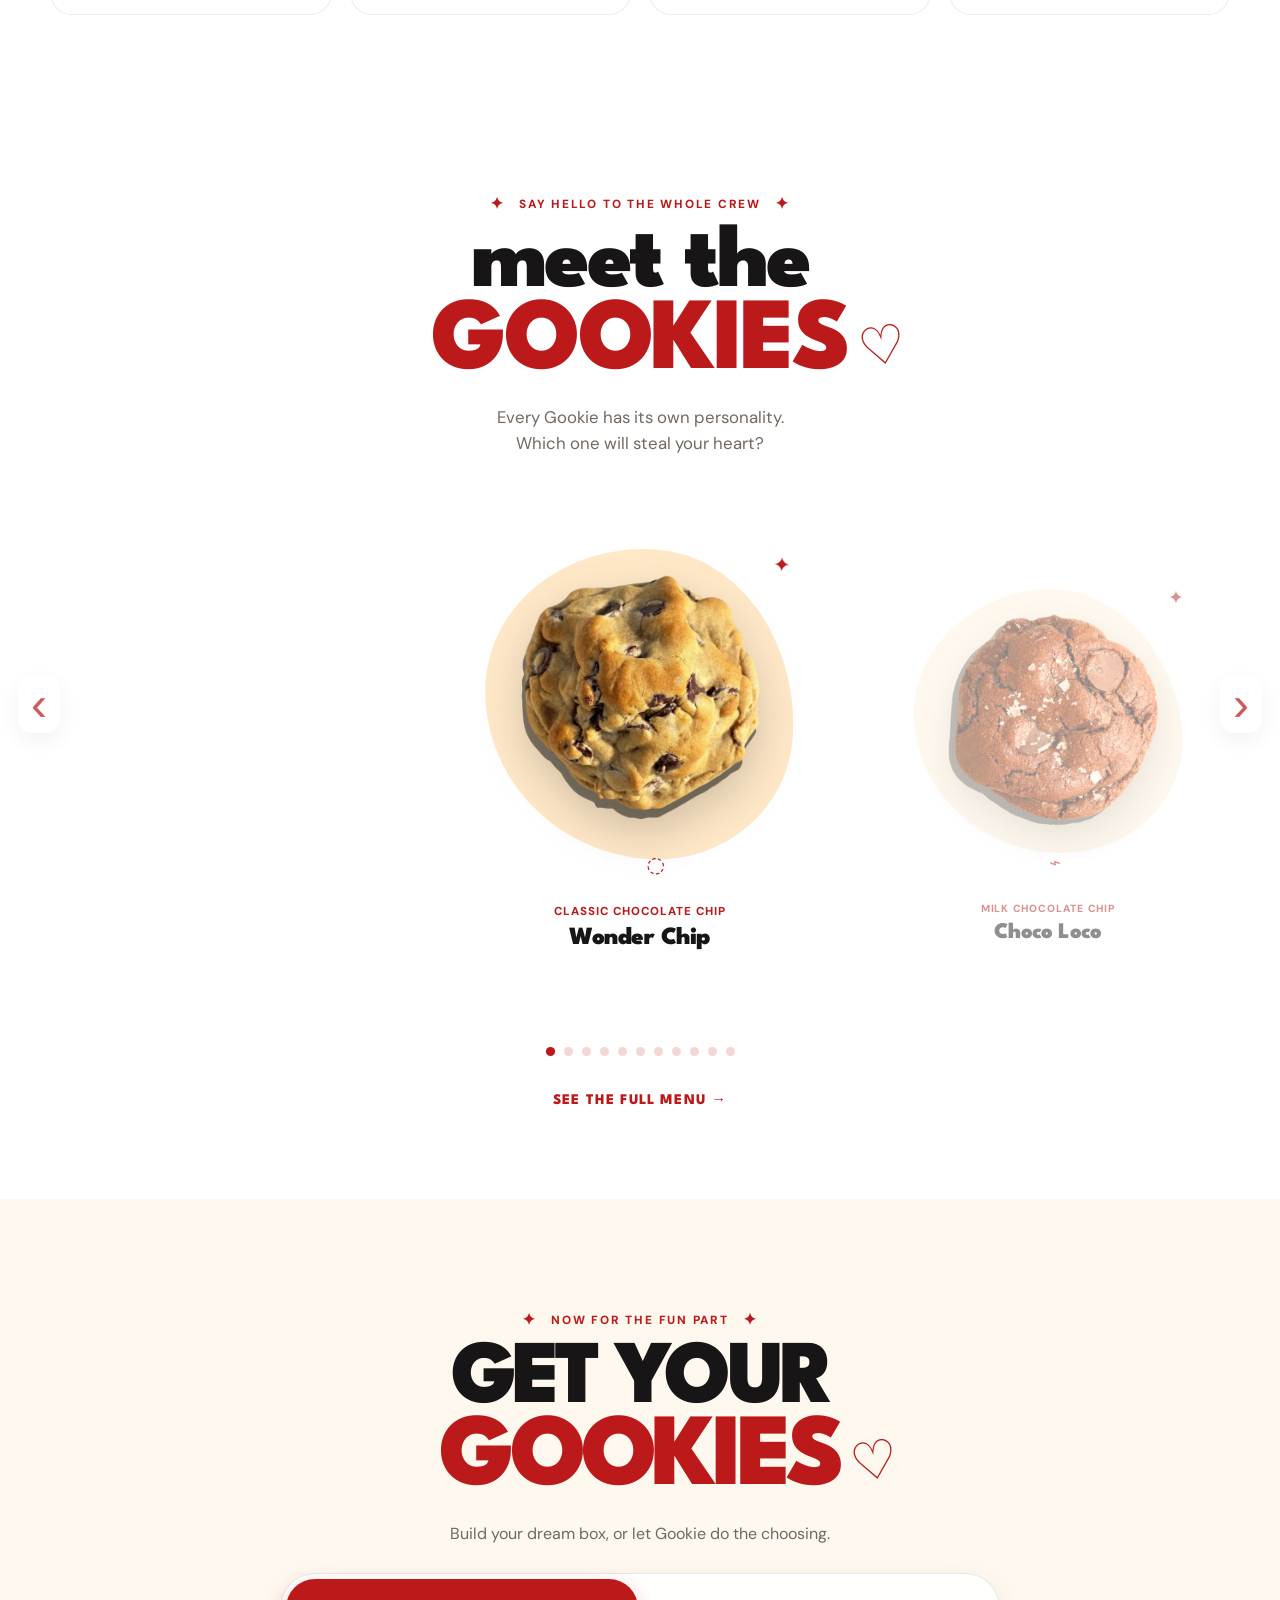
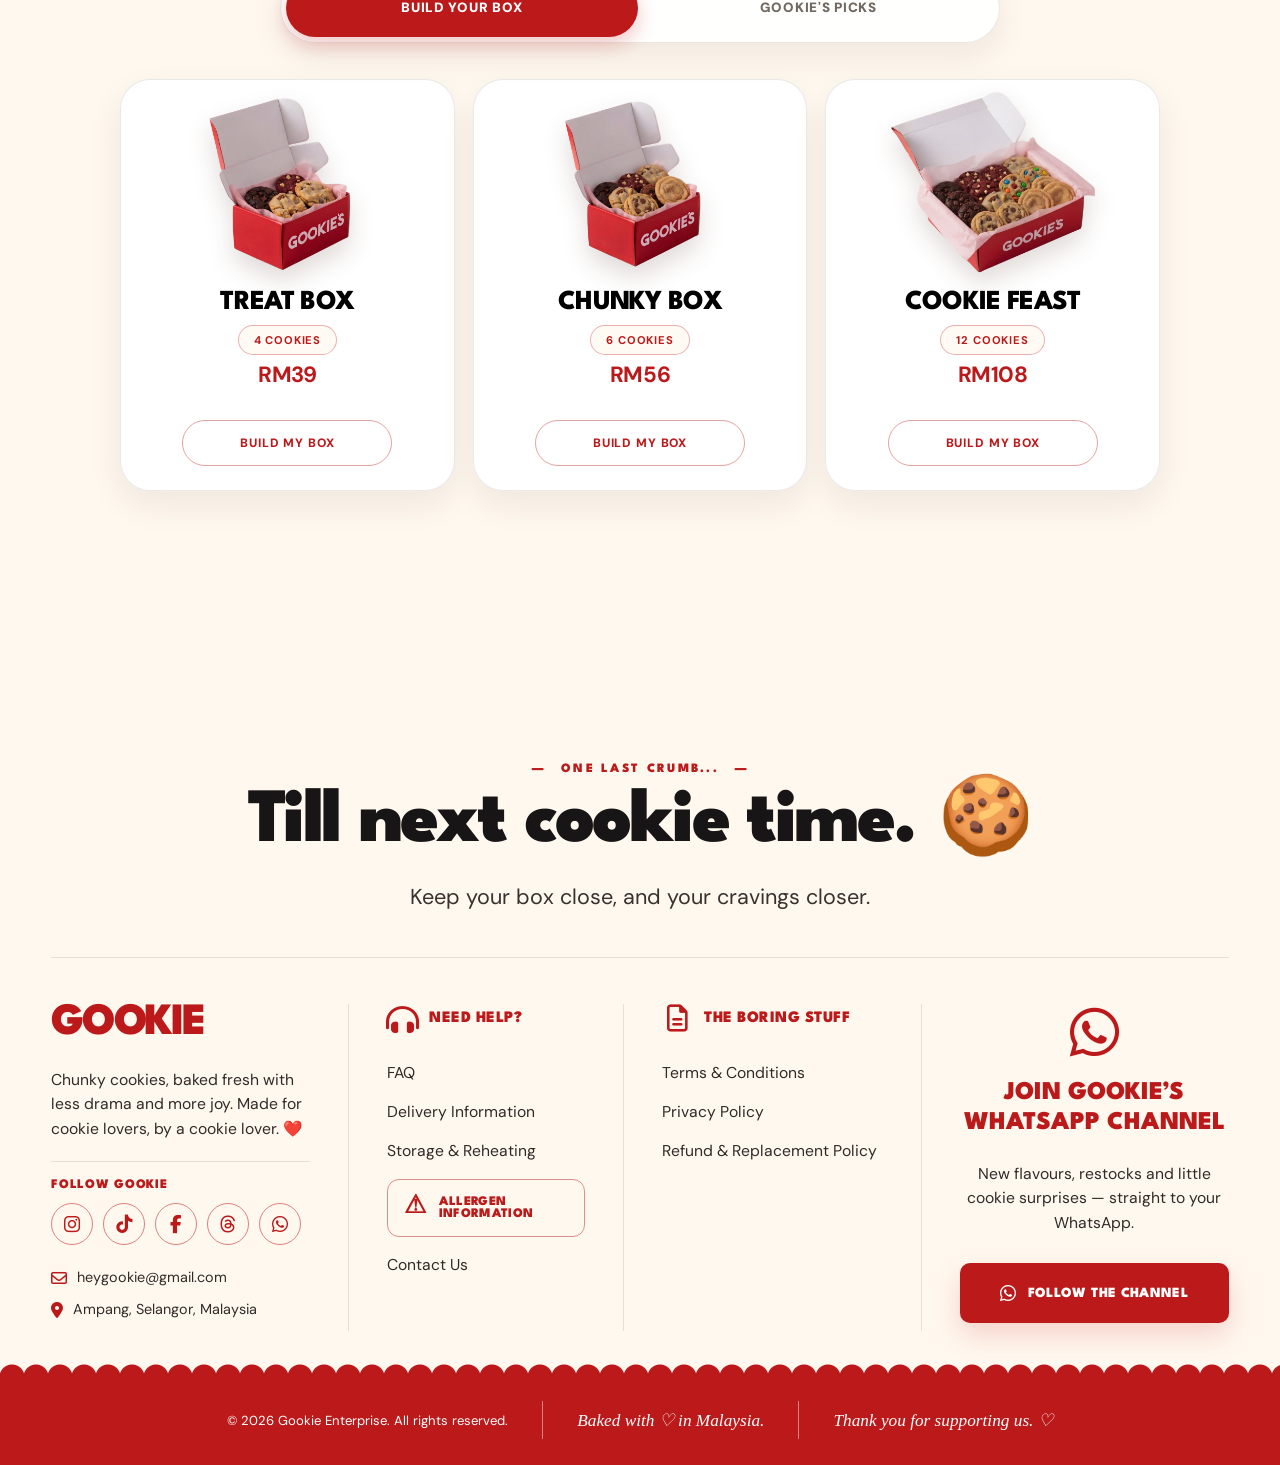
==== commit 8729af94: "Add files via upload" ====
--- a/index.html
+++ b/index.html
@@ -723,7 +723,275 @@
 </div>
  
       </section>
-     
+
+      <section class="order-builder" id="order-builder">
+        <div class="section-heading order-builder-heading">
+          <p class="section-kicker">NOW FOR THE FUN PART</p>
+          <h2 class="order-title">
+            <span class="order-title-top">GET YOUR</span>
+            <span class="order-title-red">
+              GOOKIES
+              <span class="order-title-heart">♡</span>
+            </span>
+          </h2>
+          <p>Build your dream box, or let Gookie do the choosing.</p>
+        </div>
+
+        <div
+          class="order-builder-tabs"
+          role="tablist"
+          aria-label="Choose your ordering style"
+        >
+          <button
+            class="order-builder-tab is-active"
+            id="showBuildYourBox"
+            type="button"
+            role="tab"
+            aria-selected="true"
+            aria-controls="build-your-box"
+            data-order-tab="build"
+          >
+            BUILD YOUR BOX
+          </button>
+          <button
+            class="order-builder-tab"
+            id="showGookiesChoice"
+            type="button"
+            role="tab"
+            aria-selected="false"
+            aria-controls="gookies-choice"
+            data-order-tab="choice"
+          >
+            GOOKIE'S PICKS
+          </button>
+        </div>
+
+        <div class="order-builder-content">
+          <section class="order-section order-builder-panel" id="build-your-box" data-order-panel="build">
+            <div class="box-size-options" id="buildBoxSizeOptions">
+  <article
+    class="box-size-card box-accordion"
+    data-box-size="4"
+    data-box-name="Treat Box"
+  >
+    <button
+      class="box-accordion-header"
+      type="button"
+      aria-expanded="false"
+    >
+      <div class="box-size-image">
+  <img src="treat-box.png" alt="Treat Box">
+</div>
+
+      <span class="box-accordion-copy">
+        <strong>TREAT BOX</strong>
+        <small><b>4 COOKIES</b><span>RM39</span></small>
+      </span>
+
+      <span class="box-accordion-arrow" aria-hidden="true">⌄</span>
+    </button>
+
+    <div class="box-accordion-body" hidden>
+      <div class="box-mini-slots" data-box-slots="4"></div>
+
+      <p class="box-accordion-helper">
+        Pick 4 cookies to complete your Treat Box.
+      </p>
+
+      <button
+        class="primary-button box-accordion-action"
+        type="button"
+        data-box-action="4"
+      >
+        CHOOSE MY GOOKIES
+      </button>
+    </div>
+  </article>
+
+  <article
+    class="box-size-card box-accordion"
+    data-box-size="6"
+    data-box-name="Chunky Box"
+  >
+    <button
+      class="box-accordion-header"
+      type="button"
+      aria-expanded="false"
+    >
+      <div class="box-size-image">
+  <img src="chunky-box.png" alt="Chunky Box">
+</div>
+
+      <span class="box-accordion-copy">
+        <strong>CHUNKY BOX</strong>
+        <small><b>6 COOKIES</b><span>RM56</span></small>
+      </span>
+
+      <span class="box-accordion-arrow" aria-hidden="true">⌄</span>
+    </button>
+
+    <div class="box-accordion-body" hidden>
+      <div class="box-mini-slots" data-box-slots="6"></div>
+
+      <p class="box-accordion-helper">
+        Pick 6 cookies to complete your Chunky Box.
+      </p>
+
+      <button
+        class="primary-button box-accordion-action"
+        type="button"
+        data-box-action="6"
+      >
+        CHOOSE MY GOOKIES
+      </button>
+    </div>
+  </article>
+
+  <article
+    class="box-size-card box-accordion"
+    data-box-size="12"
+    data-box-name="Cookie Feast"
+  >
+    <button
+      class="box-accordion-header"
+      type="button"
+      aria-expanded="false"
+    >
+      <div class="box-size-image">
+  <img src="cookie-feast.png" alt="Cookie Feast">
+</div>
+
+      <span class="box-accordion-copy">
+        <strong>COOKIE FEAST</strong>
+        <small><b>12 COOKIES</b><span>RM108</span></small>
+      </span>
+
+      <span class="box-accordion-arrow" aria-hidden="true">⌄</span>
+    </button>
+
+    <div class="box-accordion-body" hidden>
+      <div class="box-mini-slots" data-box-slots="12"></div>
+
+      <p class="box-accordion-helper">
+        Pick 12 cookies to complete your Cookie Feast.
+      </p>
+
+      <button
+        class="primary-button box-accordion-action"
+        type="button"
+        data-box-action="12"
+      >
+        CHOOSE MY GOOKIES
+      </button>
+    </div>
+  </article>
+</div>
+            <div class="cookie-box-panel build-legacy-panel">
+              <div class="cookie-box-header">
+                <div>
+                  <p class="cookie-box-label">YOUR BOX</p>
+                  <h3 id="buildSelectedBoxName">Choose a box size</h3>
+                </div>
+                <div class="box-counter">
+                  <strong id="buildSelectedCount">0</strong><span>/</span
+                  ><strong id="buildBoxCapacity">0</strong>
+                </div>
+              </div>
+
+              <!-- ==================== BUILD BOX PROGRESS ==================== -->
+              <div
+                class="box-progress"
+                id="buildBoxProgress"
+                role="progressbar"
+                aria-label="Build Your Box progress"
+                aria-valuemin="0"
+                aria-valuemax="0"
+                aria-valuenow="0"
+              >
+                <div class="box-progress-track">
+                  <div class="box-progress-fill" id="buildBoxProgressFill"></div>
+                </div>
+                <span class="box-progress-text" id="buildBoxProgressText">
+                  Choose a box size to begin
+                </span>
+              </div>
+
+              <div class="cookie-box-slots" id="buildCookieSlots"></div>
+              <p class="box-helper-text" id="buildBoxHelper">
+                Choose your box size to start building.
+              </p>
+              <button
+                class="primary-button"
+                id="openFlavourSelector"
+                type="button"
+                disabled
+              >
+                CHOOSE MY GOOKIES
+              </button>
+            </div>
+          </section>
+
+      <section
+  class="order-section order-builder-panel is-hidden"
+  id="gookies-choice"
+  data-order-panel="choice"
+>
+  <div class="gookies-picks-intro">
+    <p class="section-kicker">THE EASY, DELICIOUS WAY</p>
+    <p>We'll pick. You enjoy.</p>
+  </div>
+
+  <div class="gookies-picks-grid" id="collectionGrid">
+    <button class="gookies-pick-card" type="button" data-pick-id="first-timer">
+      <div class="gookies-pick-image">
+        <img src="chunky-box.png" alt="First-Timer box" />
+        <span class="gookies-pick-badge">START HERE</span>
+      </div>
+      <div class="gookies-pick-copy">
+        <strong>FIRST-TIMER</strong>
+        <span class="gookies-pick-quantity">4 COOKIES</span>
+        <span class="gookies-pick-price">RM36</span>
+      </div>
+      <span class="gookies-pick-action">WHAT'S INSIDE →</span>
+    </button>
+
+    <button class="gookies-pick-card" type="button" data-pick-id="the-classics">
+      <div class="gookies-pick-image">
+        <img src="chunky-box.png" alt="The Classics box" />
+      </div>
+      <div class="gookies-pick-copy">
+        <strong>THE CLASSICS</strong>
+        <span class="gookies-pick-quantity">6 COOKIES</span>
+        <span class="gookies-pick-price">RM52</span>
+      </div>
+      <span class="gookies-pick-action">WHAT'S INSIDE →</span>
+    </button>
+
+    <button class="gookies-pick-card" type="button" data-pick-id="surprise-box">
+      <div class="gookies-pick-image">
+        <img src="chunky-box.png" alt="Surprise Box" />
+      </div>
+      <div class="gookies-pick-copy">
+        <strong>SURPRISE BOX</strong>
+        <span class="gookies-pick-quantity">6 COOKIES</span>
+        <span class="gookies-pick-price">RM52</span>
+      </div>
+      <span class="gookies-pick-action">WHAT'S INSIDE →</span>
+    </button>
+
+    <button class="gookies-pick-card" type="button" data-pick-id="full-wonder">
+      <div class="gookies-pick-image">
+        <img src="chunky-box.png" alt="Full Wonder box" />
+      </div>
+      <div class="gookies-pick-copy">
+        <strong>FULL WONDER</strong>
+        <span class="gookies-pick-quantity">12 COOKIES</span>
+        <span class="gookies-pick-price">RM99</span>
+      </div>
+      <span class="gookies-pick-action">WHAT'S INSIDE →</span>
+    </button>
+  </div>
+</section>
     </main>
 <!-- =========================================================
      GOOKIE FOOTER — PRODUCTION
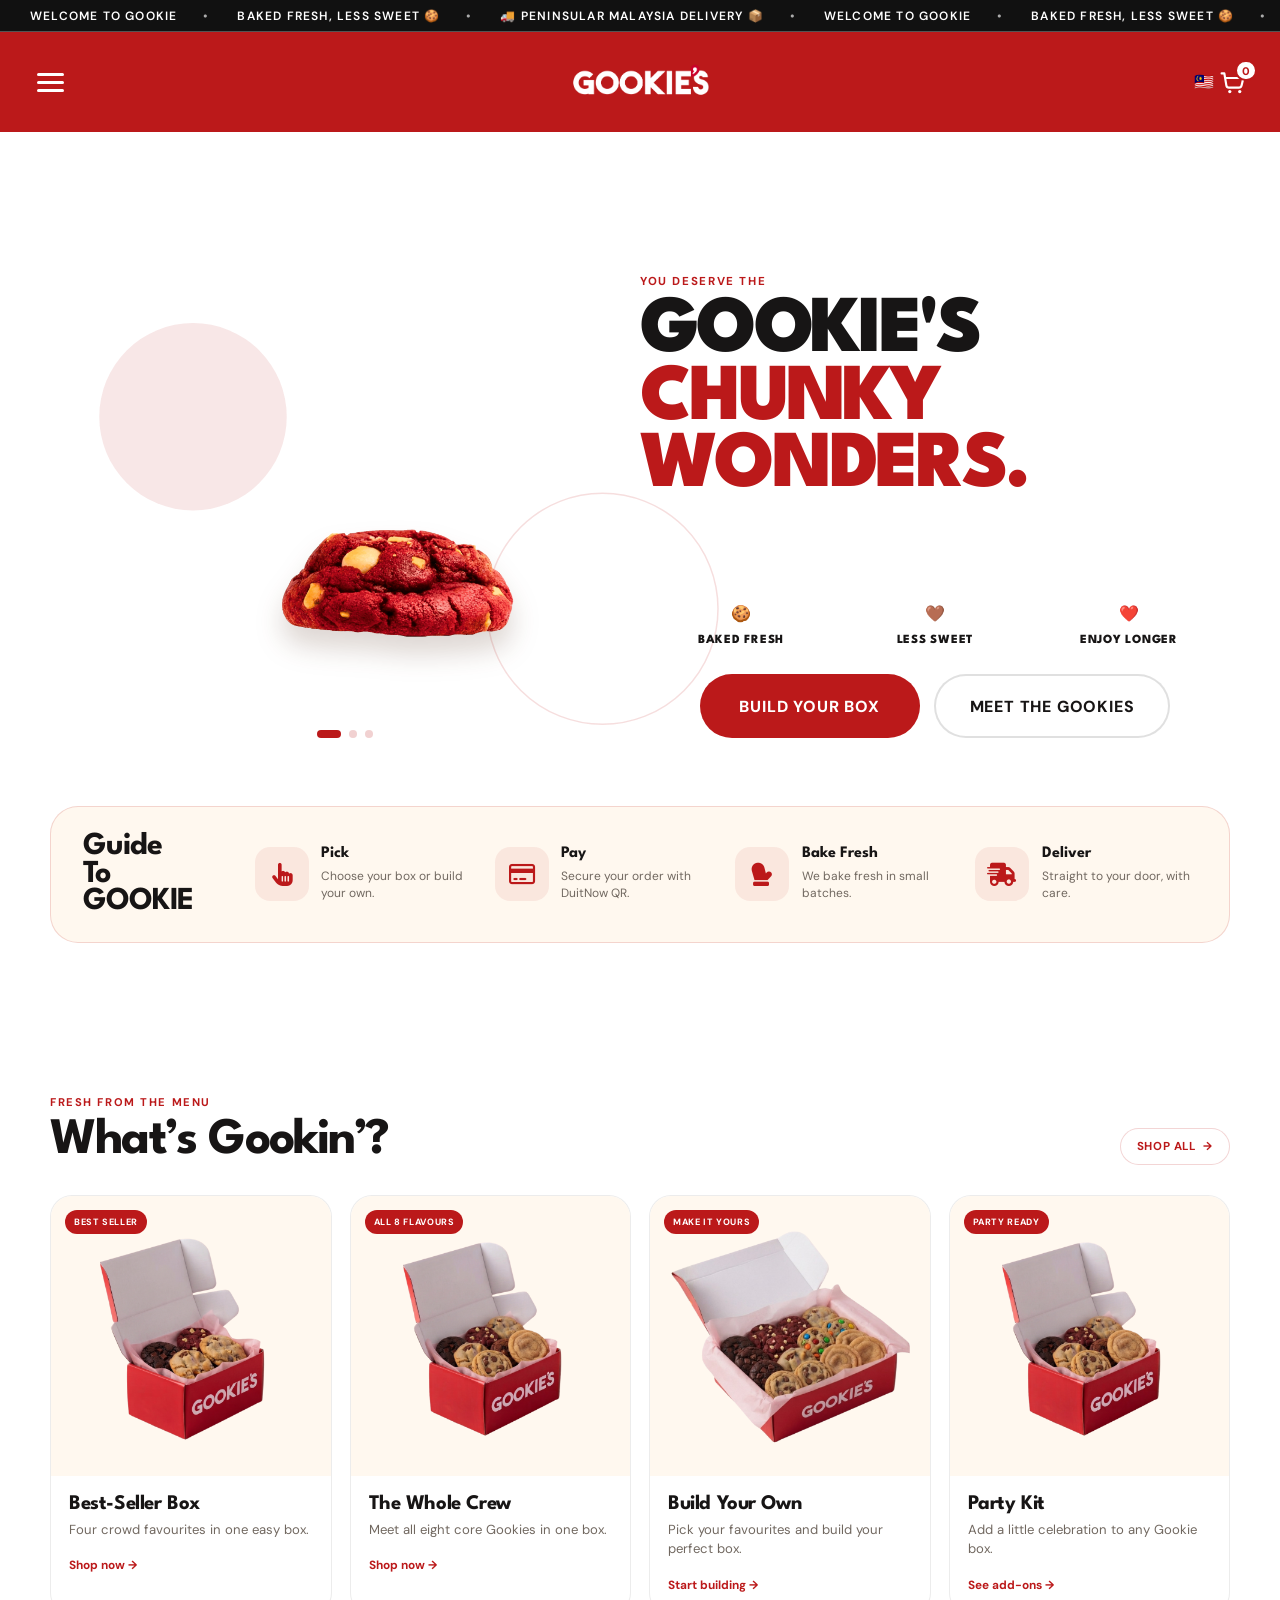
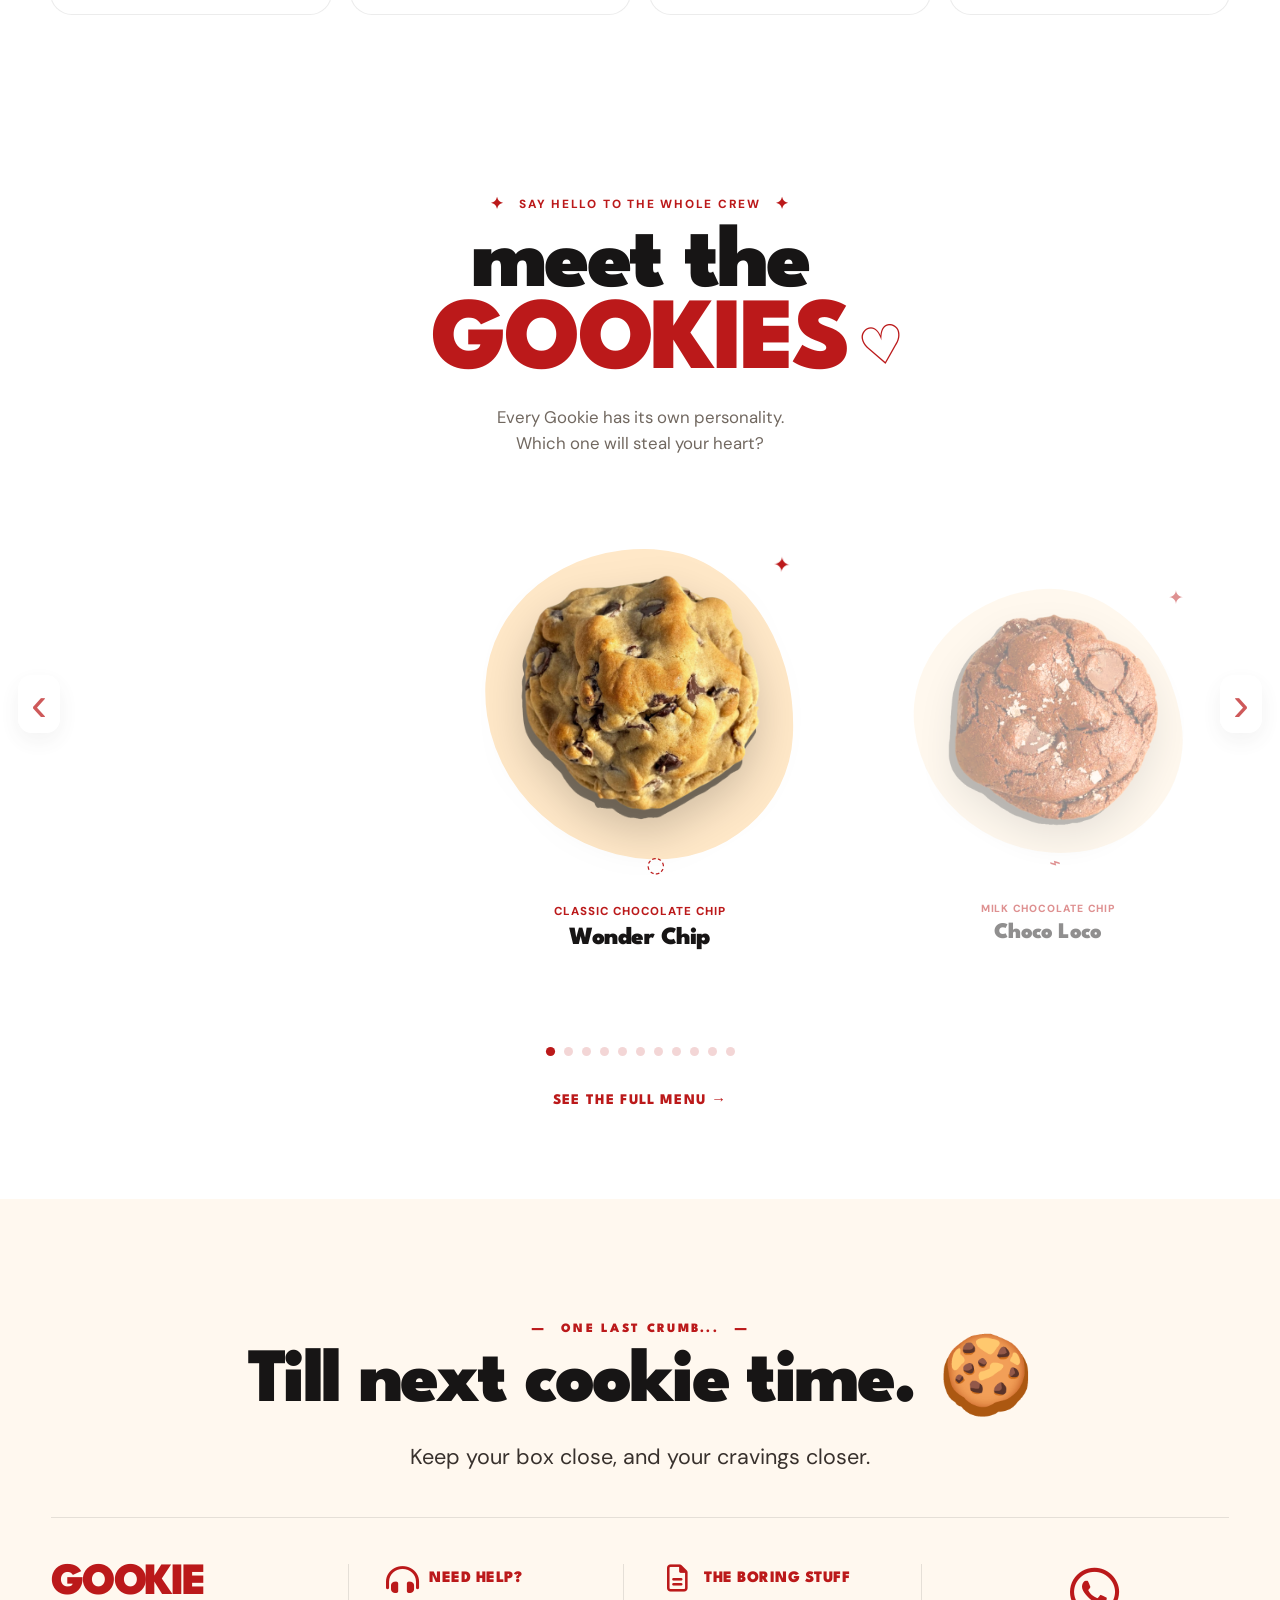
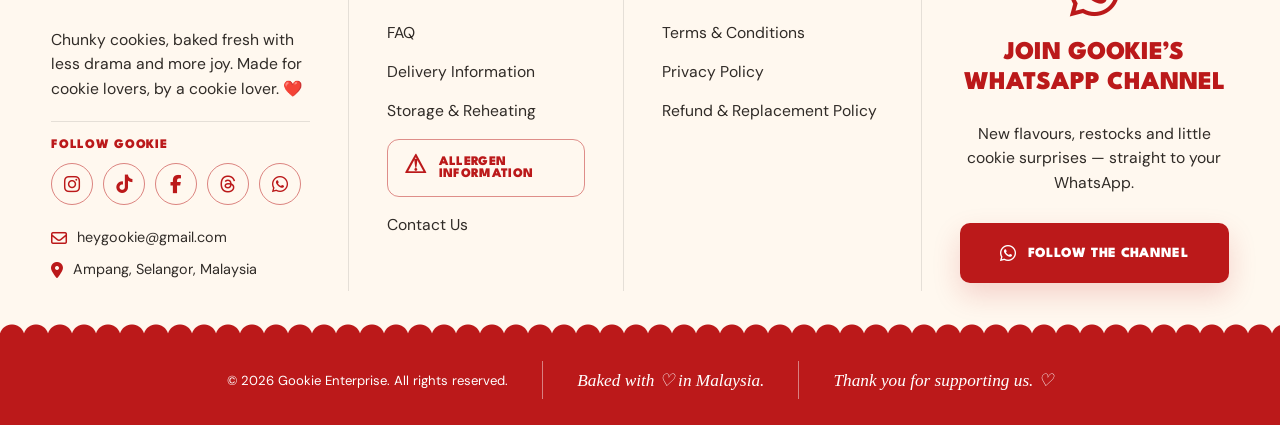
==== commit 1a48f400: "Update index.html" ====
--- a/index.html
+++ b/index.html
@@ -723,275 +723,6 @@
 </div>
  
       </section>
-
-      <section class="order-builder" id="order-builder">
-        <div class="section-heading order-builder-heading">
-          <p class="section-kicker">NOW FOR THE FUN PART</p>
-          <h2 class="order-title">
-            <span class="order-title-top">GET YOUR</span>
-            <span class="order-title-red">
-              GOOKIES
-              <span class="order-title-heart">♡</span>
-            </span>
-          </h2>
-          <p>Build your dream box, or let Gookie do the choosing.</p>
-        </div>
-
-        <div
-          class="order-builder-tabs"
-          role="tablist"
-          aria-label="Choose your ordering style"
-        >
-          <button
-            class="order-builder-tab is-active"
-            id="showBuildYourBox"
-            type="button"
-            role="tab"
-            aria-selected="true"
-            aria-controls="build-your-box"
-            data-order-tab="build"
-          >
-            BUILD YOUR BOX
-          </button>
-          <button
-            class="order-builder-tab"
-            id="showGookiesChoice"
-            type="button"
-            role="tab"
-            aria-selected="false"
-            aria-controls="gookies-choice"
-            data-order-tab="choice"
-          >
-            GOOKIE'S PICKS
-          </button>
-        </div>
-
-        <div class="order-builder-content">
-          <section class="order-section order-builder-panel" id="build-your-box" data-order-panel="build">
-            <div class="box-size-options" id="buildBoxSizeOptions">
-  <article
-    class="box-size-card box-accordion"
-    data-box-size="4"
-    data-box-name="Treat Box"
-  >
-    <button
-      class="box-accordion-header"
-      type="button"
-      aria-expanded="false"
-    >
-      <div class="box-size-image">
-  <img src="treat-box.png" alt="Treat Box">
-</div>
-
-      <span class="box-accordion-copy">
-        <strong>TREAT BOX</strong>
-        <small><b>4 COOKIES</b><span>RM39</span></small>
-      </span>
-
-      <span class="box-accordion-arrow" aria-hidden="true">⌄</span>
-    </button>
-
-    <div class="box-accordion-body" hidden>
-      <div class="box-mini-slots" data-box-slots="4"></div>
-
-      <p class="box-accordion-helper">
-        Pick 4 cookies to complete your Treat Box.
-      </p>
-
-      <button
-        class="primary-button box-accordion-action"
-        type="button"
-        data-box-action="4"
-      >
-        CHOOSE MY GOOKIES
-      </button>
-    </div>
-  </article>
-
-  <article
-    class="box-size-card box-accordion"
-    data-box-size="6"
-    data-box-name="Chunky Box"
-  >
-    <button
-      class="box-accordion-header"
-      type="button"
-      aria-expanded="false"
-    >
-      <div class="box-size-image">
-  <img src="chunky-box.png" alt="Chunky Box">
-</div>
-
-      <span class="box-accordion-copy">
-        <strong>CHUNKY BOX</strong>
-        <small><b>6 COOKIES</b><span>RM56</span></small>
-      </span>
-
-      <span class="box-accordion-arrow" aria-hidden="true">⌄</span>
-    </button>
-
-    <div class="box-accordion-body" hidden>
-      <div class="box-mini-slots" data-box-slots="6"></div>
-
-      <p class="box-accordion-helper">
-        Pick 6 cookies to complete your Chunky Box.
-      </p>
-
-      <button
-        class="primary-button box-accordion-action"
-        type="button"
-        data-box-action="6"
-      >
-        CHOOSE MY GOOKIES
-      </button>
-    </div>
-  </article>
-
-  <article
-    class="box-size-card box-accordion"
-    data-box-size="12"
-    data-box-name="Cookie Feast"
-  >
-    <button
-      class="box-accordion-header"
-      type="button"
-      aria-expanded="false"
-    >
-      <div class="box-size-image">
-  <img src="cookie-feast.png" alt="Cookie Feast">
-</div>
-
-      <span class="box-accordion-copy">
-        <strong>COOKIE FEAST</strong>
-        <small><b>12 COOKIES</b><span>RM108</span></small>
-      </span>
-
-      <span class="box-accordion-arrow" aria-hidden="true">⌄</span>
-    </button>
-
-    <div class="box-accordion-body" hidden>
-      <div class="box-mini-slots" data-box-slots="12"></div>
-
-      <p class="box-accordion-helper">
-        Pick 12 cookies to complete your Cookie Feast.
-      </p>
-
-      <button
-        class="primary-button box-accordion-action"
-        type="button"
-        data-box-action="12"
-      >
-        CHOOSE MY GOOKIES
-      </button>
-    </div>
-  </article>
-</div>
-            <div class="cookie-box-panel build-legacy-panel">
-              <div class="cookie-box-header">
-                <div>
-                  <p class="cookie-box-label">YOUR BOX</p>
-                  <h3 id="buildSelectedBoxName">Choose a box size</h3>
-                </div>
-                <div class="box-counter">
-                  <strong id="buildSelectedCount">0</strong><span>/</span
-                  ><strong id="buildBoxCapacity">0</strong>
-                </div>
-              </div>
-
-              <!-- ==================== BUILD BOX PROGRESS ==================== -->
-              <div
-                class="box-progress"
-                id="buildBoxProgress"
-                role="progressbar"
-                aria-label="Build Your Box progress"
-                aria-valuemin="0"
-                aria-valuemax="0"
-                aria-valuenow="0"
-              >
-                <div class="box-progress-track">
-                  <div class="box-progress-fill" id="buildBoxProgressFill"></div>
-                </div>
-                <span class="box-progress-text" id="buildBoxProgressText">
-                  Choose a box size to begin
-                </span>
-              </div>
-
-              <div class="cookie-box-slots" id="buildCookieSlots"></div>
-              <p class="box-helper-text" id="buildBoxHelper">
-                Choose your box size to start building.
-              </p>
-              <button
-                class="primary-button"
-                id="openFlavourSelector"
-                type="button"
-                disabled
-              >
-                CHOOSE MY GOOKIES
-              </button>
-            </div>
-          </section>
-
-      <section
-  class="order-section order-builder-panel is-hidden"
-  id="gookies-choice"
-  data-order-panel="choice"
->
-  <div class="gookies-picks-intro">
-    <p class="section-kicker">THE EASY, DELICIOUS WAY</p>
-    <p>We'll pick. You enjoy.</p>
-  </div>
-
-  <div class="gookies-picks-grid" id="collectionGrid">
-    <button class="gookies-pick-card" type="button" data-pick-id="first-timer">
-      <div class="gookies-pick-image">
-        <img src="chunky-box.png" alt="First-Timer box" />
-        <span class="gookies-pick-badge">START HERE</span>
-      </div>
-      <div class="gookies-pick-copy">
-        <strong>FIRST-TIMER</strong>
-        <span class="gookies-pick-quantity">4 COOKIES</span>
-        <span class="gookies-pick-price">RM36</span>
-      </div>
-      <span class="gookies-pick-action">WHAT'S INSIDE →</span>
-    </button>
-
-    <button class="gookies-pick-card" type="button" data-pick-id="the-classics">
-      <div class="gookies-pick-image">
-        <img src="chunky-box.png" alt="The Classics box" />
-      </div>
-      <div class="gookies-pick-copy">
-        <strong>THE CLASSICS</strong>
-        <span class="gookies-pick-quantity">6 COOKIES</span>
-        <span class="gookies-pick-price">RM52</span>
-      </div>
-      <span class="gookies-pick-action">WHAT'S INSIDE →</span>
-    </button>
-
-    <button class="gookies-pick-card" type="button" data-pick-id="surprise-box">
-      <div class="gookies-pick-image">
-        <img src="chunky-box.png" alt="Surprise Box" />
-      </div>
-      <div class="gookies-pick-copy">
-        <strong>SURPRISE BOX</strong>
-        <span class="gookies-pick-quantity">6 COOKIES</span>
-        <span class="gookies-pick-price">RM52</span>
-      </div>
-      <span class="gookies-pick-action">WHAT'S INSIDE →</span>
-    </button>
-
-    <button class="gookies-pick-card" type="button" data-pick-id="full-wonder">
-      <div class="gookies-pick-image">
-        <img src="chunky-box.png" alt="Full Wonder box" />
-      </div>
-      <div class="gookies-pick-copy">
-        <strong>FULL WONDER</strong>
-        <span class="gookies-pick-quantity">12 COOKIES</span>
-        <span class="gookies-pick-price">RM99</span>
-      </div>
-      <span class="gookies-pick-action">WHAT'S INSIDE →</span>
-    </button>
-  </div>
-</section>
     </main>
 <!-- =========================================================
      GOOKIE FOOTER — PRODUCTION
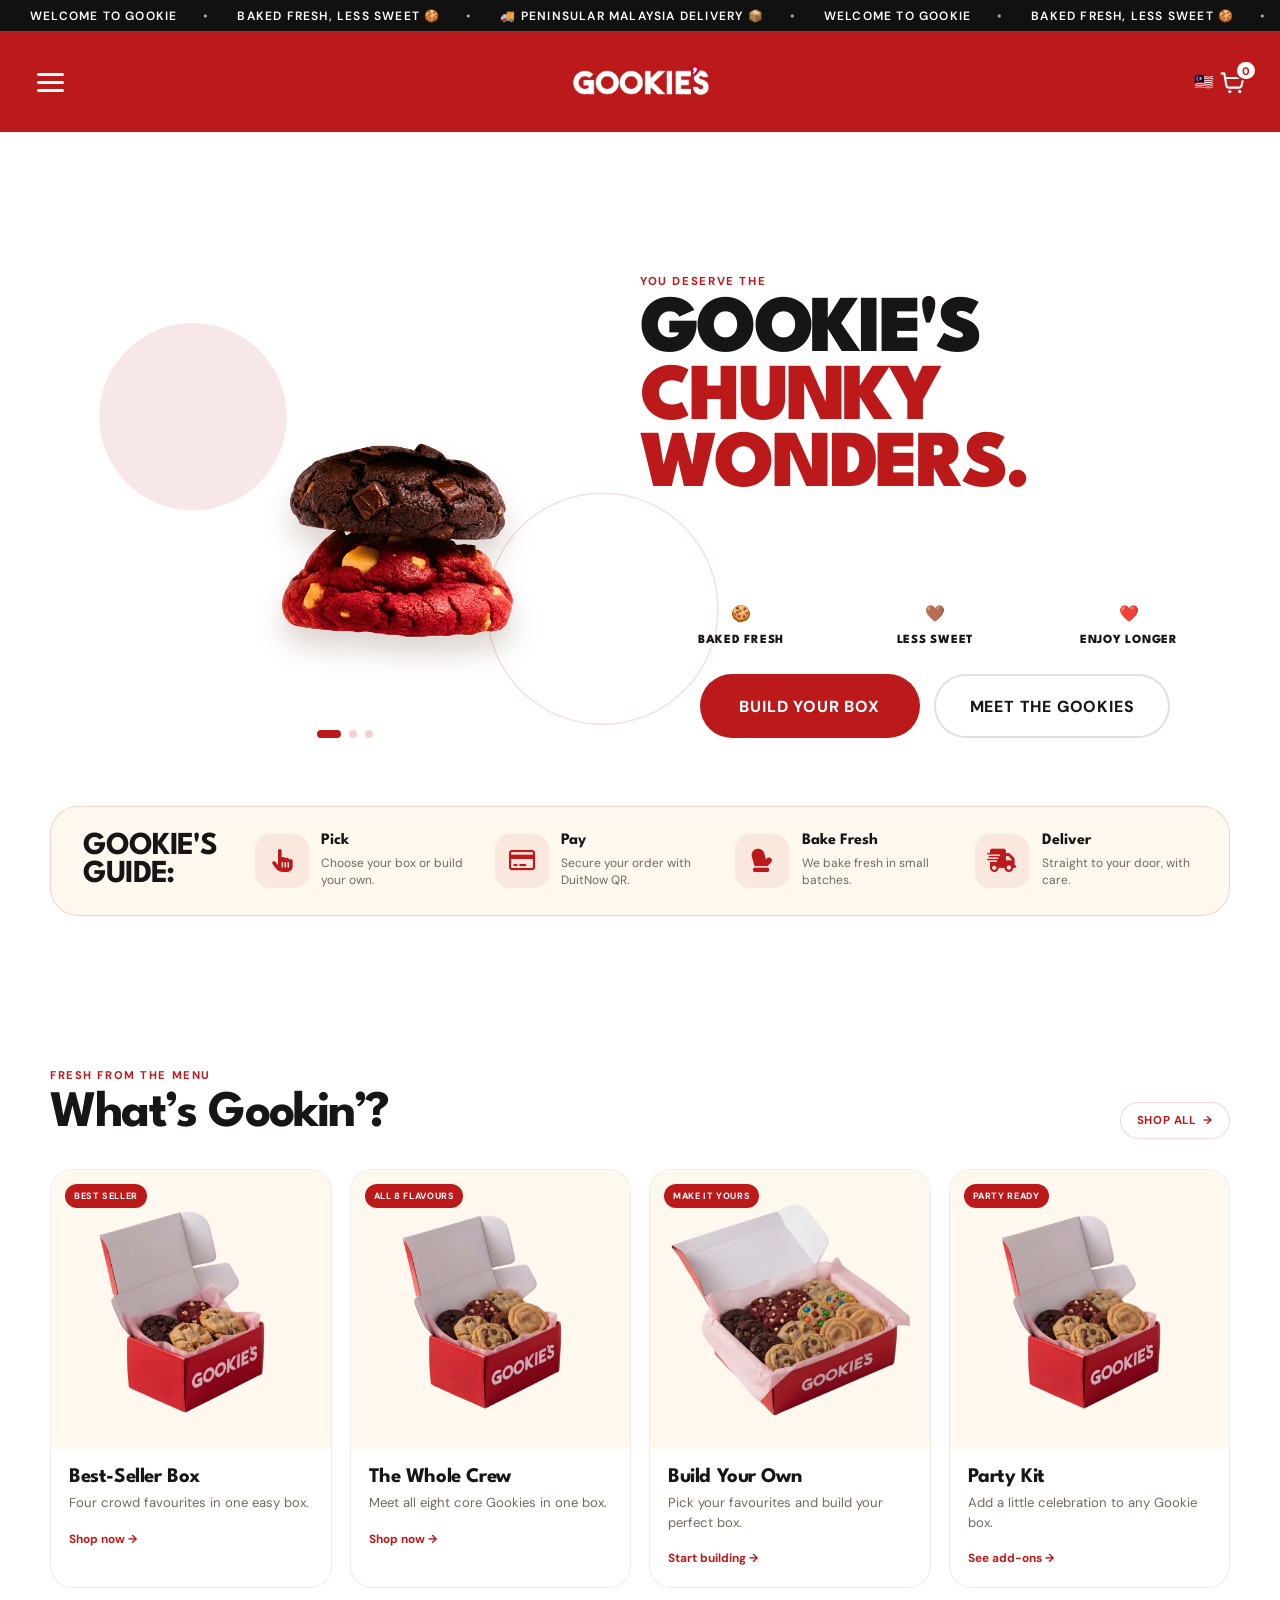
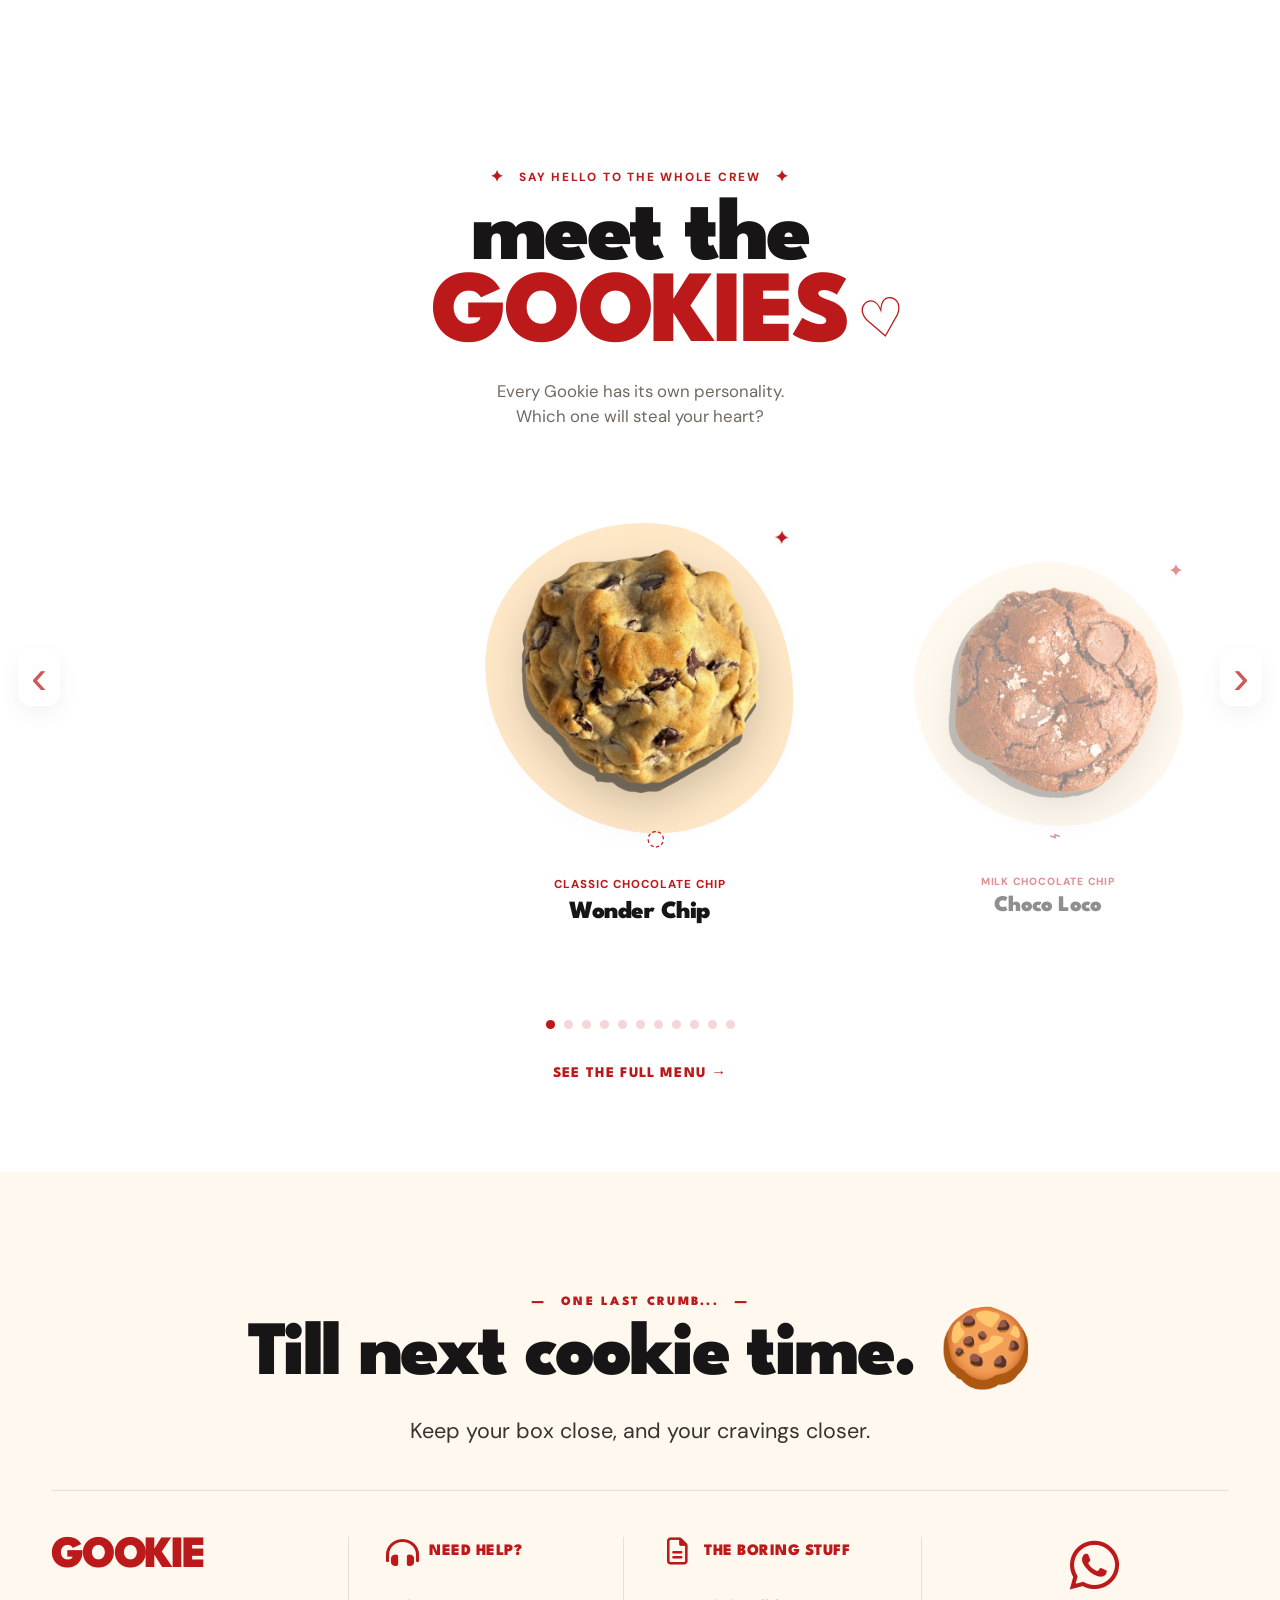
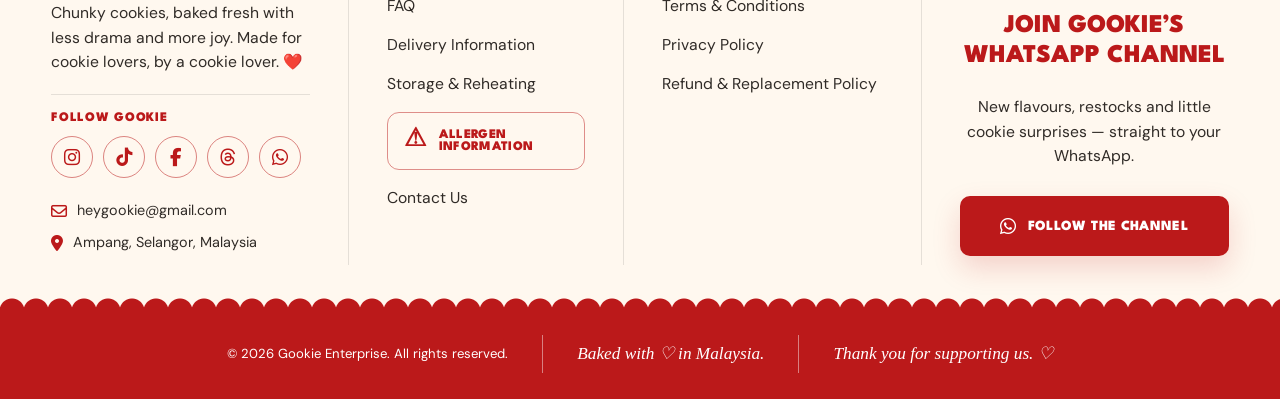
==== commit 18b52a5b: "Update index.html" ====
--- a/index.html
+++ b/index.html
@@ -432,7 +432,7 @@
 
     <!-- TITLE -->
     <div class="how-title">
-      <h2>Guide <br>To <br>GOOKIE</h2>
+      <h2>GOOKIE'S <br>GUIDE:</h2>
     </div>
 
     <!-- STEP 1 -->
